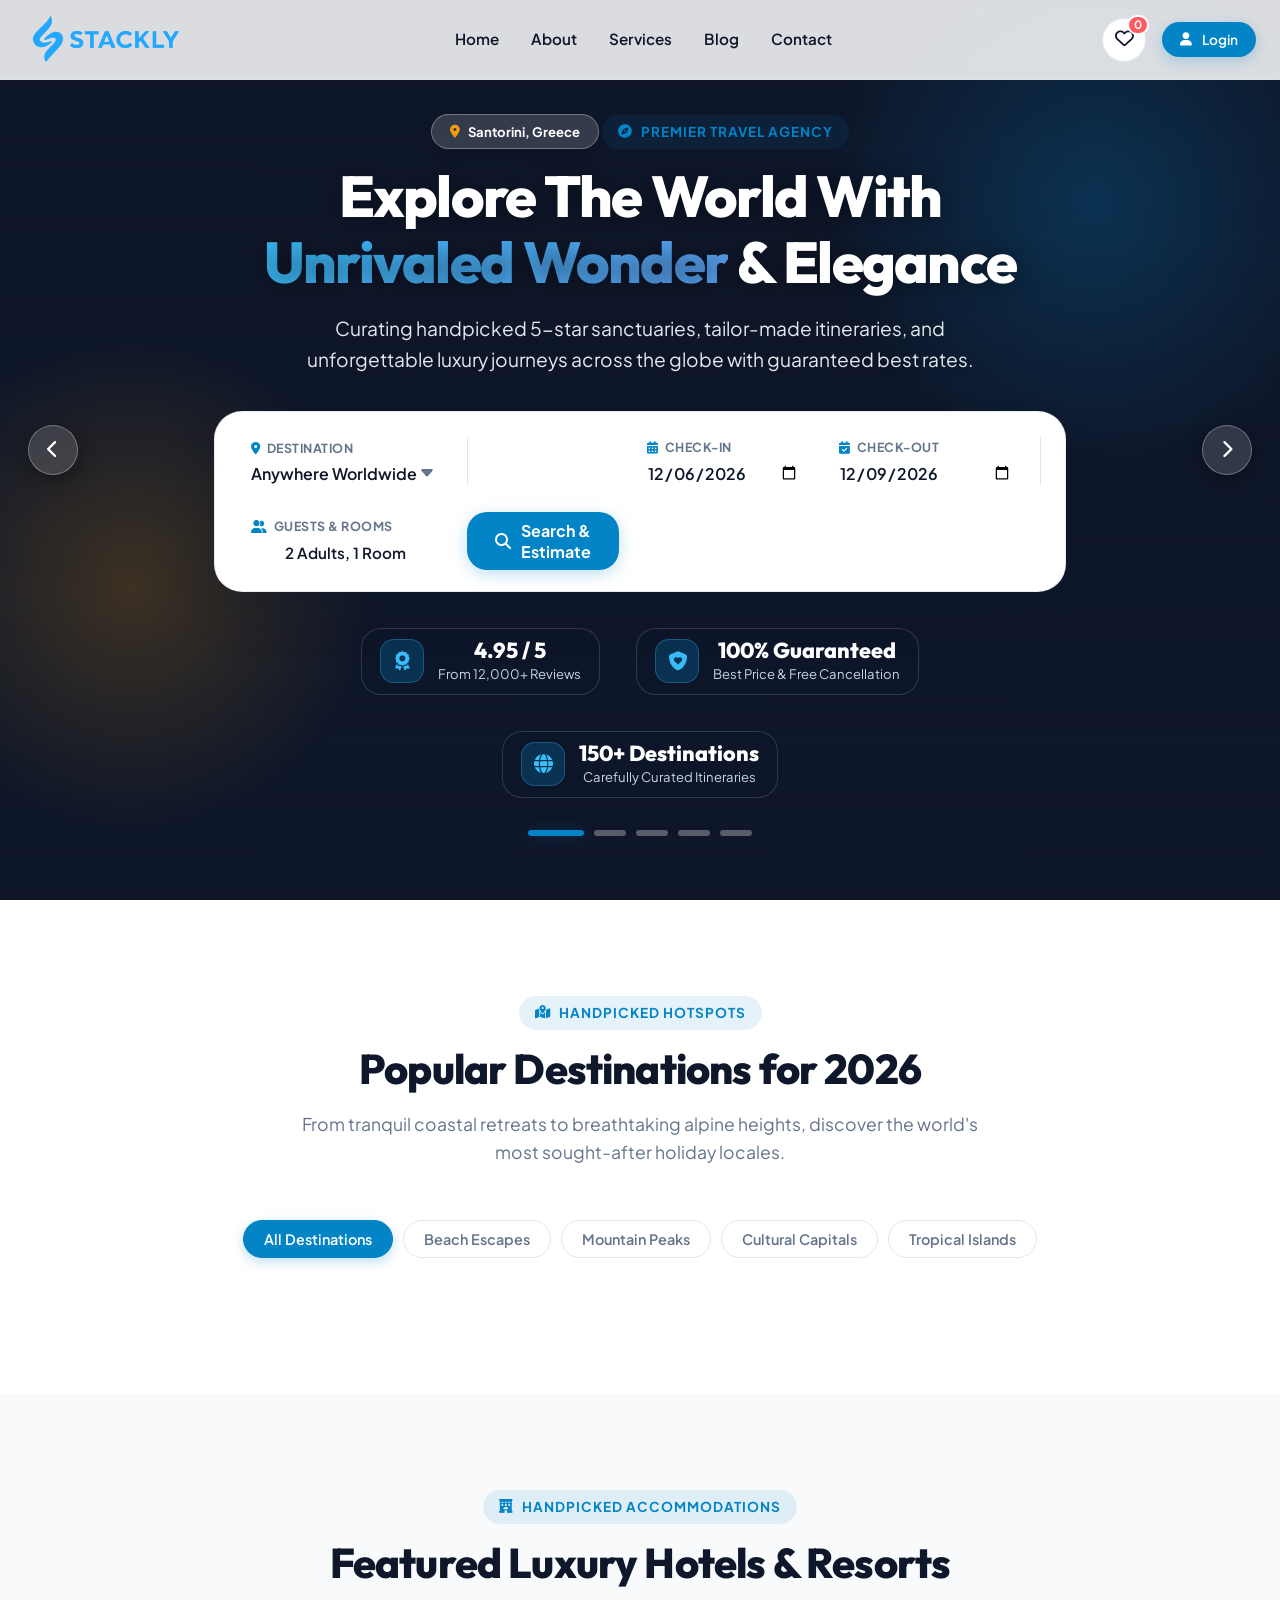
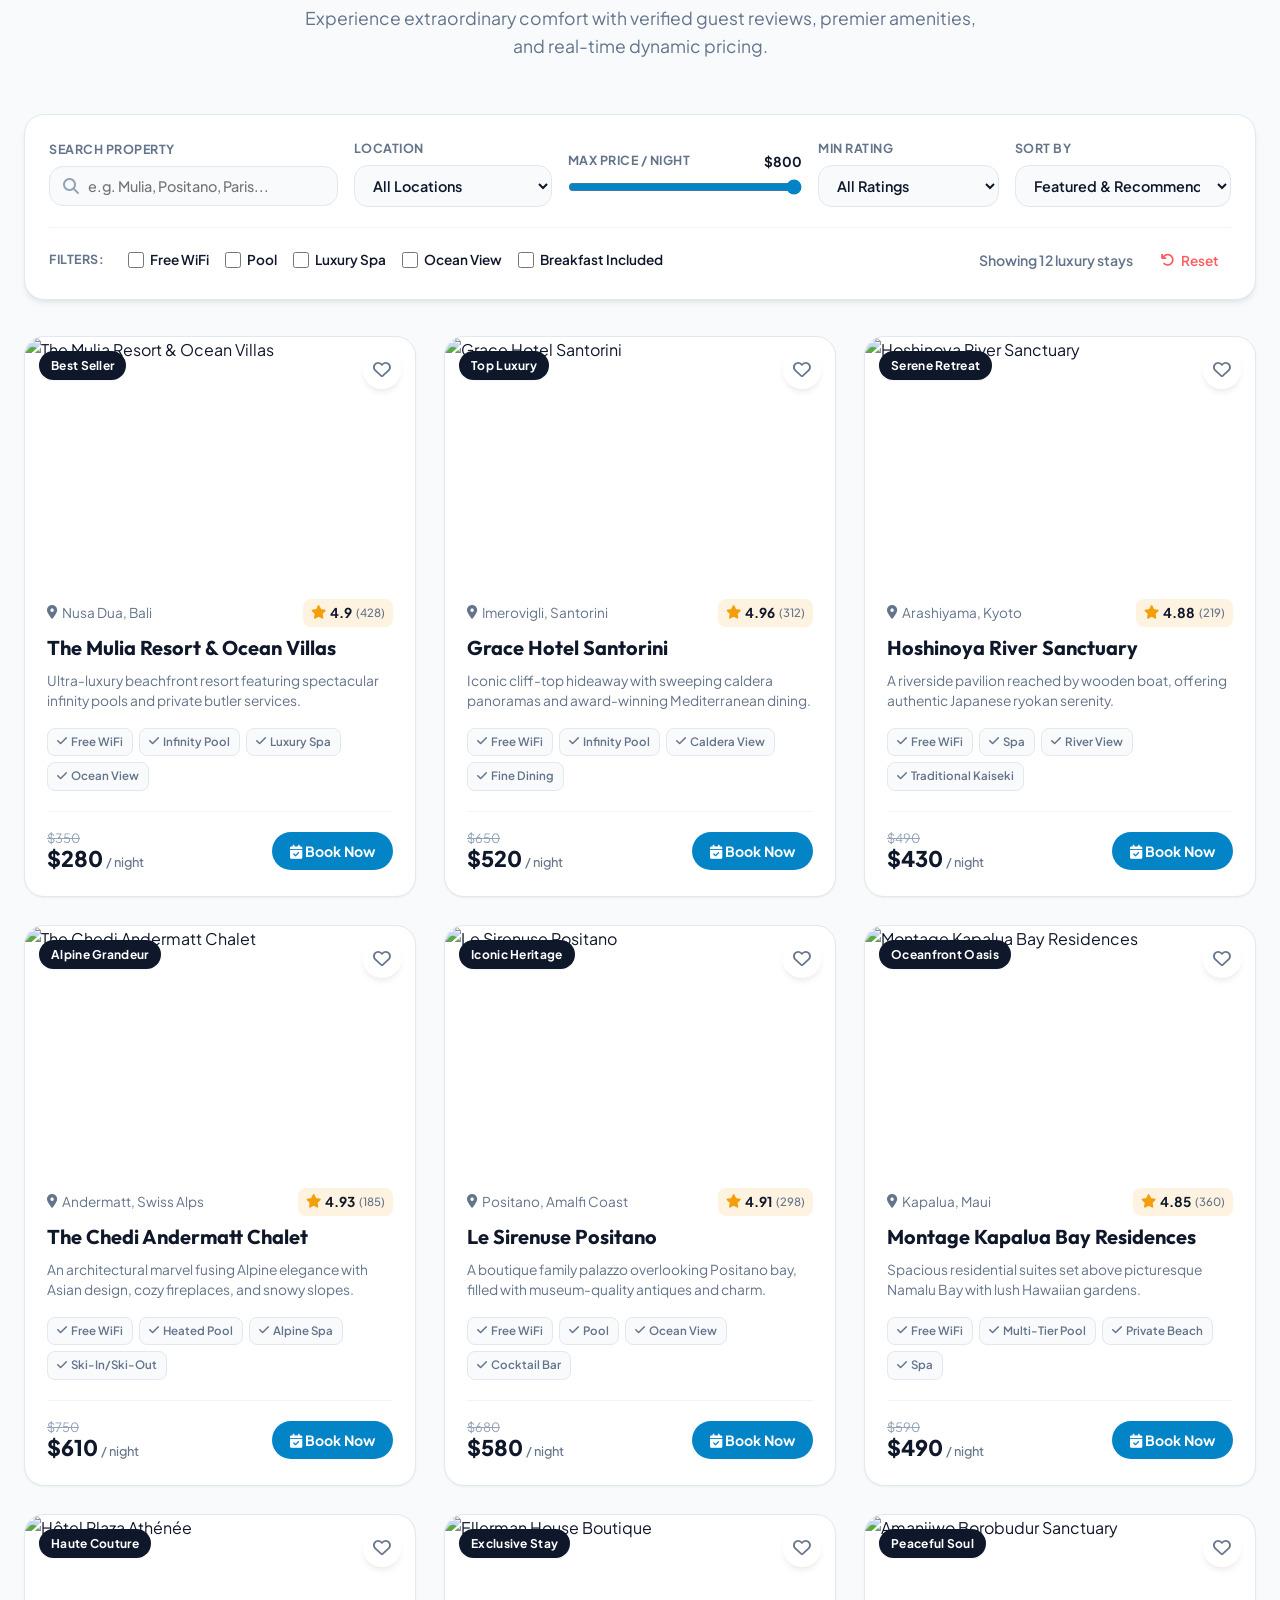
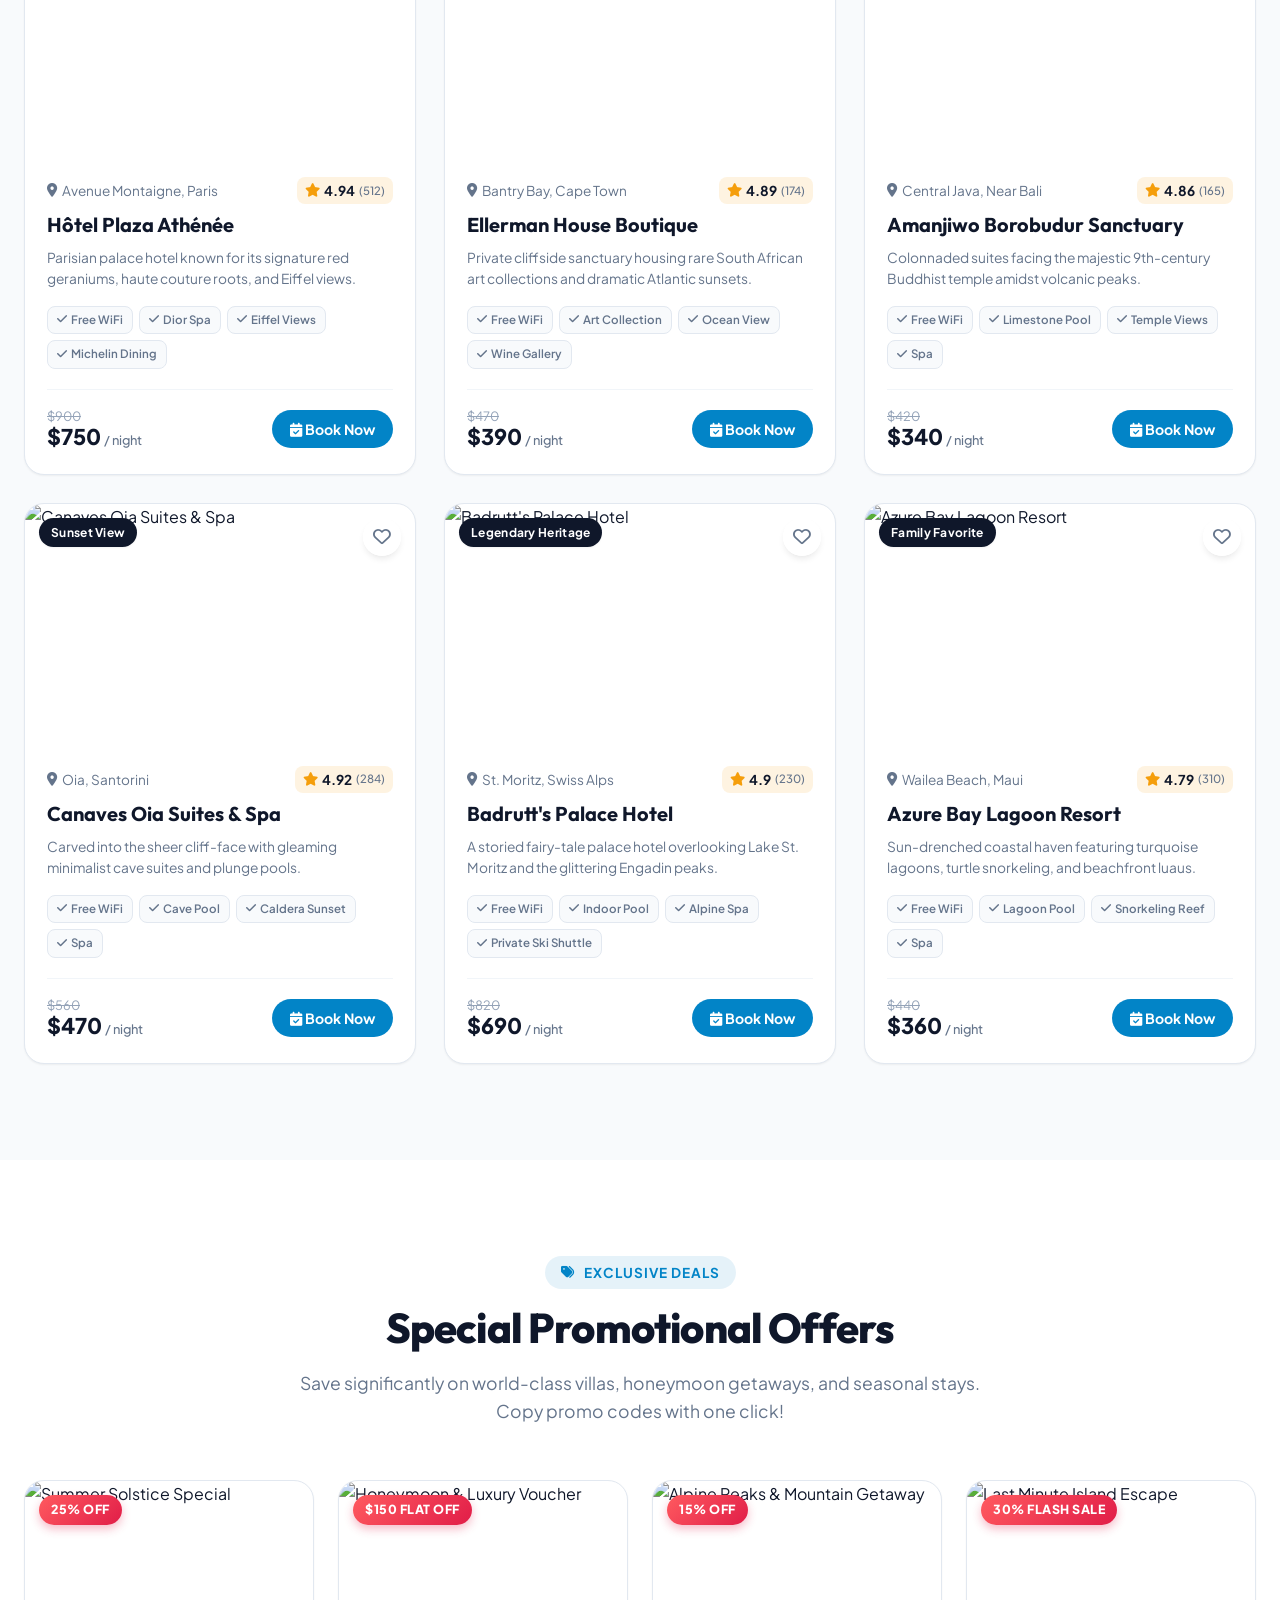
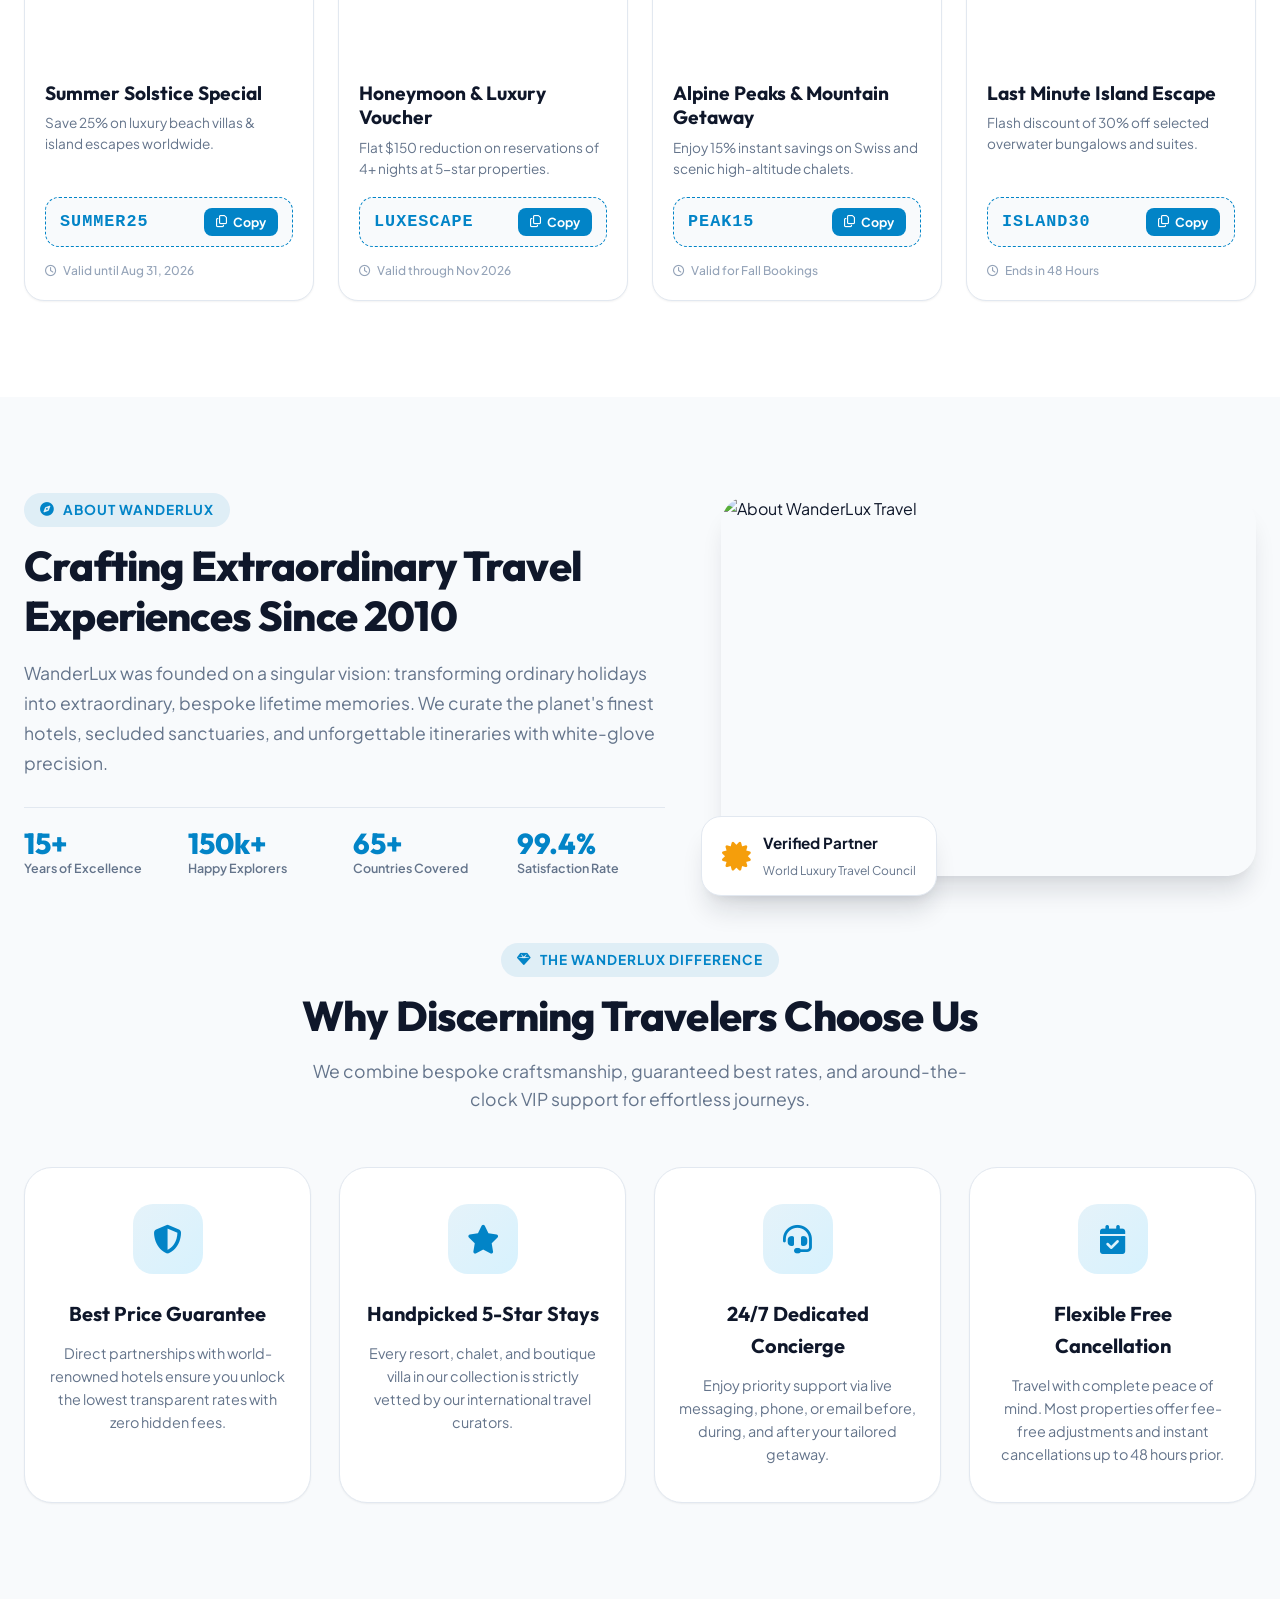
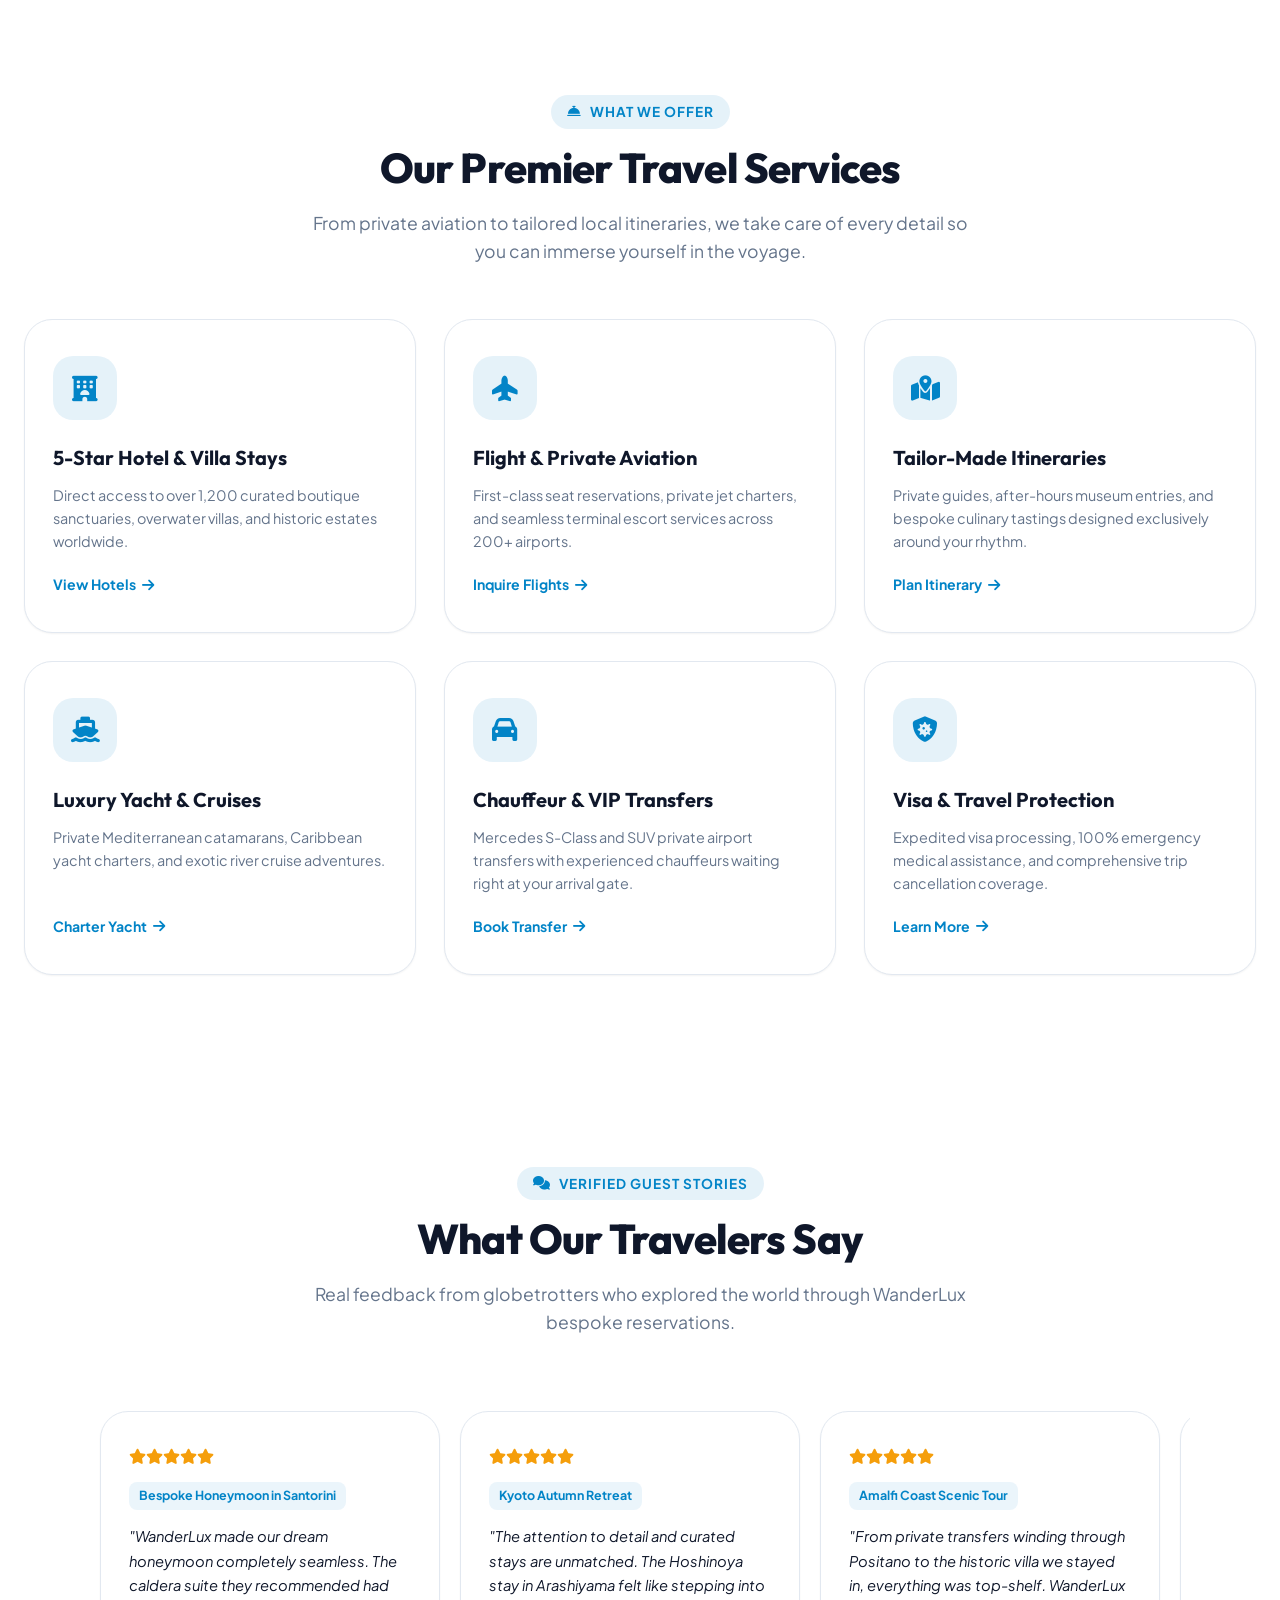
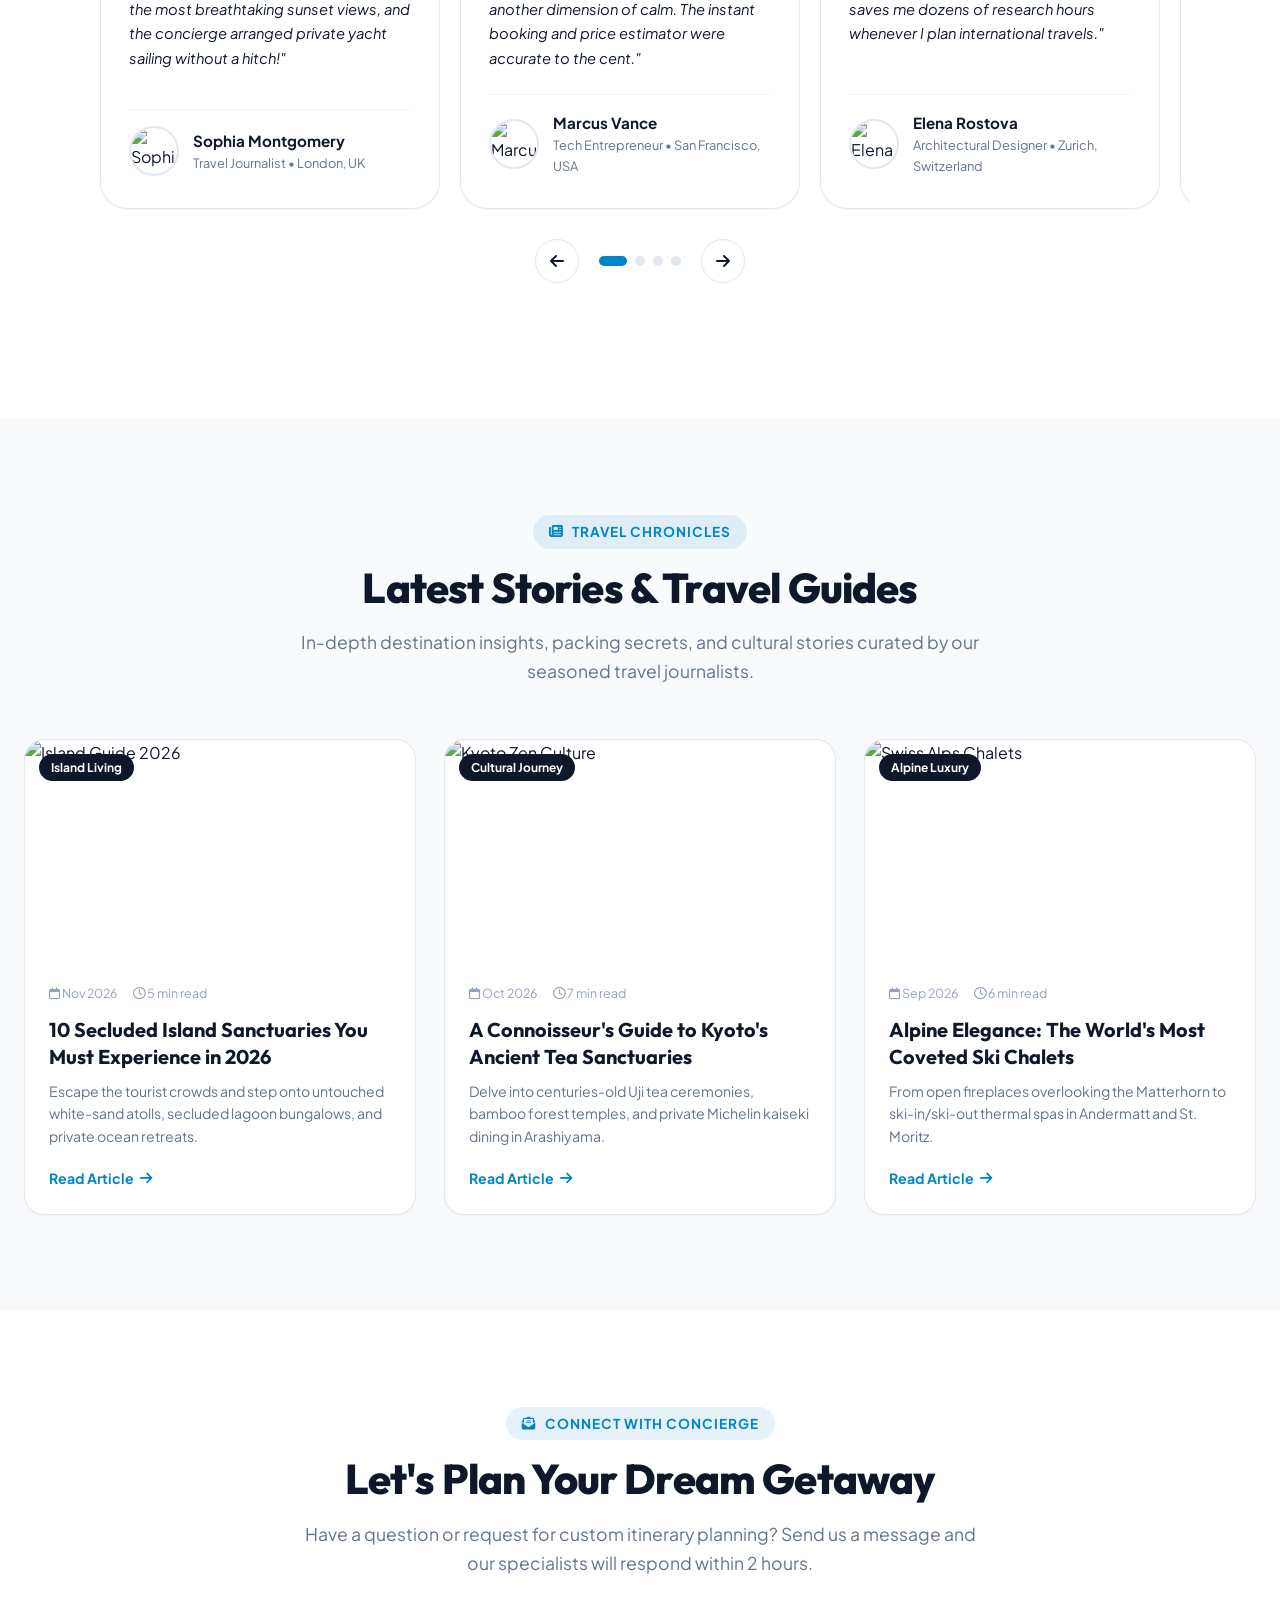
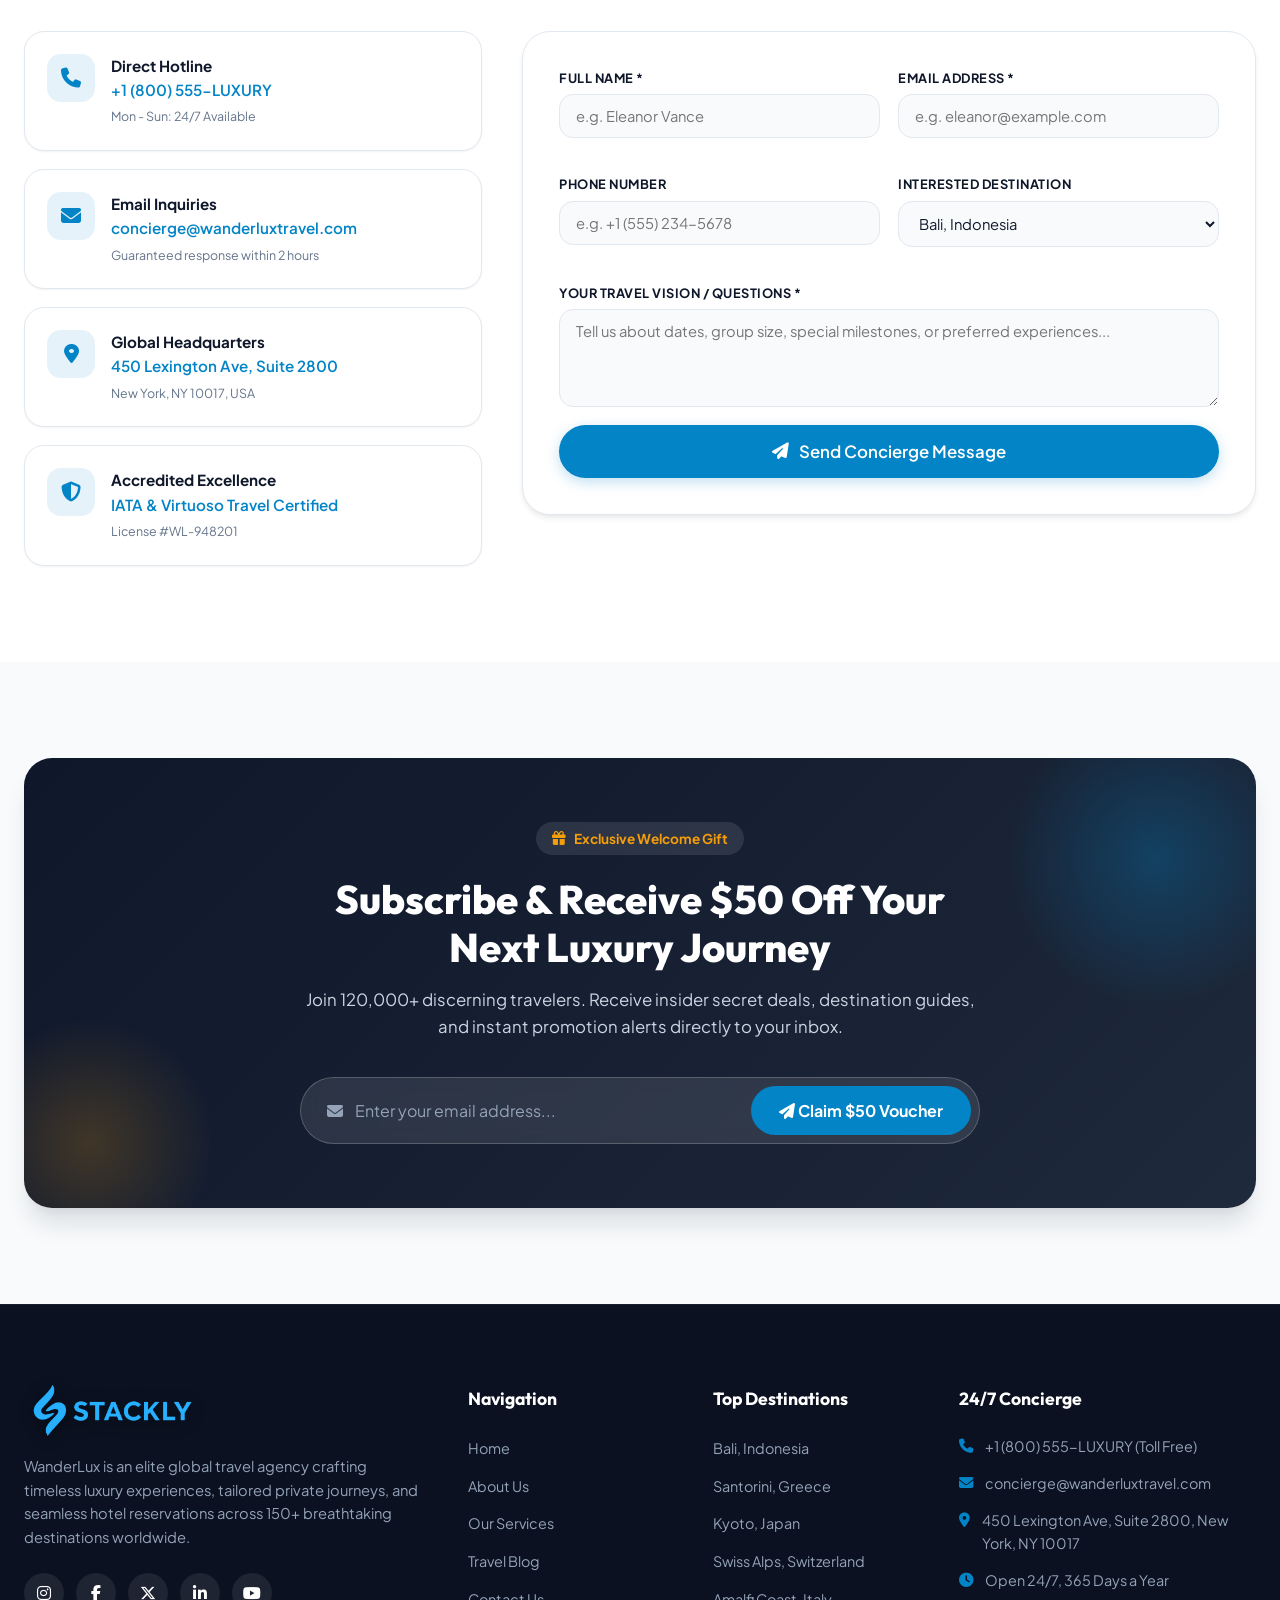
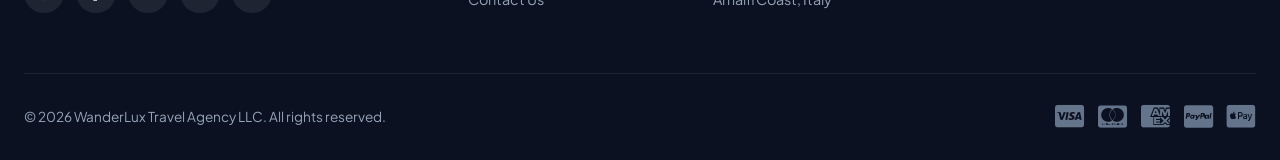
==== index.html @ c42b0e59 "Add files via upload" ====
<!DOCTYPE html>
<html lang="en">
<head>
  <meta charset="UTF-8">
  <meta name="viewport" content="width=device-width, initial-scale=1.0">
  <title>WanderLux | Luxury Travel & Curated Global Getaways</title>
  
  <!-- Favicon / Meta -->
  <meta name="description" content="Discover extraordinary travel experiences, handpicked luxury hotels, bespoke journeys, and exclusive promotional offers with WanderLux.">
  <link rel="icon" type="image/webp" href="assets/logo_0036.webp">
  <link rel="apple-touch-icon" href="assets/logo_0036.webp">

  <!-- Google Fonts: Plus Jakarta Sans & Outfit -->
  <link rel="preconnect" href="https://fonts.googleapis.com">
  <link rel="preconnect" href="https://fonts.gstatic.com" crossorigin>
  <link href="https://fonts.googleapis.com/css2?family=Outfit:wght@400;500;600;700;800&family=Plus+Jakarta+Sans:wght@400;500;600;700;800&display=swap" rel="stylesheet">

  <!-- FontAwesome 6 Icons CDN -->
  <link rel="stylesheet" href="https://cdnjs.cloudflare.com/ajax/libs/font-awesome/6.5.1/css/all.min.css" integrity="sha512-DTOQO9RWCH3ppGqcWaEA1BIZOC6xxalwEsw9c2QQeAIftl+Vegovlnee1c9QX4TctnWMn13TZye+giMm8e2LwA==" crossorigin="anonymous" referrerpolicy="no-referrer" />

  <!-- AOS (Animate On Scroll) CSS -->
  <link rel="stylesheet" href="https://cdnjs.cloudflare.com/ajax/libs/aos/2.3.4/aos.css" integrity="sha512-1cK78a1o+ht2JcaW6g8OXYwqpev9+6GqOkz9kcKe9ybNKeQ+MQv6ffS7o0kP20WD/808Ys44/K35D7N8Cc2OzQ==" crossorigin="anonymous" referrerpolicy="no-referrer" />

  <!-- Custom Stylesheet -->
  <link rel="stylesheet" href="css/style.css">
</head>
<body>

  <!-- ==========================================================================
       Header & Navigation
       ========================================================================== -->
  <header class="navbar" id="navbar">
    <div class="container nav-container">
      <!-- Brand Logo -->
      <a href="#hero" class="brand-logo" aria-label="WanderLux Home">
        <img src="assets/logo_0036.webp" alt="WanderLux" class="brand-logo-img">
      </a>

      <!-- Desktop Nav Menu -->
      <nav class="nav-menu" aria-label="Main Navigation">
        <a href="#hero" class="nav-link">Home</a>
        <a href="#about" class="nav-link">About</a>
        <a href="#services" class="nav-link">Services</a>
        <a href="#blog" class="nav-link">Blog</a>
        <a href="#contact" class="nav-link">Contact</a>
      </nav>

      <!-- Nav Actions -->
      <div class="nav-actions">
        <!-- Wishlist Button with Counter -->
        <button class="wishlist-btn" id="open-wishlist-btn" aria-label="Open Wishlist" title="View Wishlist">
          <i class="fa-regular fa-heart"></i>
          <span class="wishlist-badge" id="nav-wishlist-count">0</span>
        </button>

        <!-- Login Button -->
        <button class="btn btn-primary btn-sm nav-cta-btn" id="nav-login-btn" aria-label="User Login">
          <i class="fa-solid fa-user"></i> <span id="nav-login-text">Login</span>
        </button>

        <!-- Mobile Hamburger Toggle -->
        <button class="mobile-toggle" id="mobile-toggle-btn" aria-label="Toggle Navigation Menu">
          <i class="fa-solid fa-bars"></i>
        </button>
      </div>
    </div>
  </header>

  <!-- Mobile Nav Drawer Overlay -->
  <div class="mobile-nav-overlay" id="mobile-nav-overlay">
    <div class="mobile-nav-drawer">
      <div>
        <div class="mobile-drawer-header">
          <div class="brand-logo">
            <img src="assets/logo_0036.webp" alt="WanderLux" class="brand-logo-img">
          </div>
          <button class="close-mobile-nav" id="close-mobile-nav-btn" aria-label="Close Mobile Menu">
            <i class="fa-solid fa-xmark"></i>
          </button>
        </div>

        <div class="mobile-menu-links">
          <a href="#hero" class="mobile-nav-item"><span>Home</span> <i class="fa-solid fa-angle-right"></i></a>
          <a href="#about" class="mobile-nav-item"><span>About</span> <i class="fa-solid fa-angle-right"></i></a>
          <a href="#services" class="mobile-nav-item"><span>Services</span> <i class="fa-solid fa-angle-right"></i></a>
          <a href="#blog" class="mobile-nav-item"><span>Blog</span> <i class="fa-solid fa-angle-right"></i></a>
          <a href="#contact" class="mobile-nav-item"><span>Contact</span> <i class="fa-solid fa-angle-right"></i></a>
        </div>
      </div>

      <div class="mobile-drawer-footer">
        <button class="btn btn-outline btn-block mb-2" id="mobile-wishlist-btn" style="margin-bottom: 12px;">
          <i class="fa-regular fa-heart"></i> Saved Stays (<span id="mobile-wishlist-count">0</span>)
        </button>
        <button class="btn btn-primary btn-block mobile-nav-item" id="mobile-login-btn">
          <i class="fa-solid fa-user"></i> <span id="mobile-login-text">Login</span>
        </button>
      </div>
    </div>
  </div>

  <!-- ==========================================================================
       Hero Section with Destination Search Widget & Interactive Slider
       ========================================================================== -->
  <section class="hero-section" id="hero">
    <!-- Hero Slider Background Images -->
    <div class="hero-slider-wrapper" id="hero-slider-wrapper">
      <div class="hero-slide active" data-index="0" data-location="Santorini, Greece" data-dest-id="dest-santorini" data-headline="Explore The World With <span class='text-gradient'>Unrivaled Wonder</span> & Elegance" data-subhead="Curating handpicked 5-star sanctuaries, tailor-made itineraries, and unforgettable luxury journeys across the globe with guaranteed best rates.">
        <div class="hero-slide-bg" style="background-image: url('https://images.unsplash.com/photo-1570077188670-e3a8d69ac5ff?auto=format&fit=crop&w=1920&q=80');"></div>
      </div>
      <div class="hero-slide" data-index="1" data-location="Bali, Indonesia" data-dest-id="dest-bali" data-headline="Immerse in Tropical Serenity & <span class='text-gradient'>Sacred Luxury</span> Stays" data-subhead="Discover lush emerald rice terraces, cliffside ocean villas, and tranquil private wellness sanctuaries in the Island of the Gods.">
        <div class="hero-slide-bg" style="background-image: url('https://images.unsplash.com/photo-1537996194471-e657df975ab4?auto=format&fit=crop&w=1920&q=80');"></div>
      </div>
      <div class="hero-slide" data-index="2" data-location="Swiss Alps, Switzerland" data-dest-id="dest-alps" data-headline="Ascend to Majestic Heights & <span class='text-gradient'>Alpine Grandeur</span>" data-subhead="Fairy-tale chalets, thermal mountain spas, and scenic railways carved through the snowcapped heart of Europe.">
        <div class="hero-slide-bg" style="background-image: url('https://images.unsplash.com/photo-1530122037265-a5f1f91d3b99?auto=format&fit=crop&w=1920&q=80');"></div>
      </div>
      <div class="hero-slide" data-index="3" data-location="Kyoto, Japan" data-dest-id="dest-kyoto" data-headline="Ancient Heritage Meets <span class='text-gradient'>Timeless Zen Harmony</span>" data-subhead="Tranquil bamboo sanctuaries, historic wooden ryokans, and authentic private tea ceremonies curated for discerning travelers.">
        <div class="hero-slide-bg" style="background-image: url('https://images.unsplash.com/photo-1493976040374-85c8e12f0c0e?auto=format&fit=crop&w=1920&q=80');"></div>
      </div>
      <div class="hero-slide" data-index="4" data-location="Amalfi Coast, Italy" data-dest-id="dest-amalfi" data-headline="Pastel Cliffside Villages & <span class='text-gradient'>Mediterranean Glamour</span>" data-subhead="Iconic clifftop palazzos overlooking azure coves, fragrant lemon groves, and unforgettable sunset yacht sailing.">
        <div class="hero-slide-bg" style="background-image: url('https://images.unsplash.com/photo-1533105079780-92b9be482077?auto=format&fit=crop&w=1920&q=80');"></div>
      </div>
    </div>

    <!-- Gradient Overlay & Ambient Light Shapes -->
    <div class="hero-overlay"></div>
    <div class="hero-background-shapes">
      <div class="hero-blob-1"></div>
      <div class="hero-blob-2"></div>
    </div>

    <!-- Hero Slider Arrows -->
    <button class="hero-slider-arrow hero-slider-prev" id="hero-slider-prev" aria-label="Previous Hero Slide">
      <i class="fa-solid fa-chevron-left"></i>
    </button>
    <button class="hero-slider-arrow hero-slider-next" id="hero-slider-next" aria-label="Next Hero Slide">
      <i class="fa-solid fa-chevron-right"></i>
    </button>

    <div class="container hero-content">
      <!-- Dynamic Featured Location Pill -->
      <div class="hero-location-pill" id="hero-location-badge">
        <i class="fa-solid fa-location-dot"></i> <span id="hero-location-text">Santorini, Greece</span>
      </div>

      <div class="section-badge" data-aos="fade-down" data-aos-duration="600">
        <i class="fa-solid fa-compass"></i> Premier Travel Agency
      </div>

      <h1 class="hero-headline" id="hero-headline-text" data-aos="fade-up" data-aos-duration="800">
        Explore The World With <span class="text-gradient">Unrivaled Wonder</span> & Elegance
      </h1>

      <p class="hero-subhead" id="hero-subhead-text" data-aos="fade-up" data-aos-duration="800" data-aos-delay="100">
        Curating handpicked 5-star sanctuaries, tailor-made itineraries, and unforgettable luxury journeys across the globe with guaranteed best rates.
      </p>

      <!-- Booking Search Widget -->
      <div class="search-widget-container" data-aos="zoom-in" data-aos-duration="900" data-aos-delay="200">
        <form class="search-form-grid" id="hero-search-form" onsubmit="event.preventDefault();">
          <!-- Destination Field -->
          <div class="search-field-item">
            <label class="search-field-label" for="hero-destination-select">
              <i class="fa-solid fa-location-dot"></i> Destination
            </label>
            <select class="search-field-input" id="hero-destination-select">
              <option value="all">Anywhere Worldwide</option>
              <option value="dest-bali">Bali, Indonesia</option>
              <option value="dest-santorini">Santorini, Greece</option>
              <option value="dest-kyoto">Kyoto, Japan</option>
              <option value="dest-alps">Swiss Alps, Switzerland</option>
              <option value="dest-amalfi">Amalfi Coast, Italy</option>
              <option value="dest-maui">Maui, Hawaii, USA</option>
              <option value="dest-paris">Paris, France</option>
              <option value="dest-capetown">Cape Town, South Africa</option>
            </select>
          </div>

          <div class="search-divider"></div>

          <!-- Check-in Date -->
          <div class="search-field-item">
            <label class="search-field-label" for="hero-checkin">
              <i class="fa-solid fa-calendar-days"></i> Check-in
            </label>
            <input type="date" class="search-field-input" id="hero-checkin" required>
            <span class="date-validation-feedback" id="checkin-feedback"></span>
          </div>

          <!-- Check-out Date -->
          <div class="search-field-item">
            <label class="search-field-label" for="hero-checkout">
              <i class="fa-solid fa-calendar-check"></i> Check-out
            </label>
            <input type="date" class="search-field-input" id="hero-checkout" required>
            <span class="date-validation-feedback" id="checkout-feedback">Must be after check-in</span>
          </div>

          <div class="search-divider"></div>

          <!-- Guests & Rooms Picker with Dropdown Popover -->
          <div class="search-field-item guest-picker-trigger" id="guest-picker-trigger">
            <label class="search-field-label">
              <i class="fa-solid fa-user-group"></i> Guests & Rooms
            </label>
            <div class="guest-picker-display" id="guest-picker-display">2 Adults, 1 Room</div>

            <!-- Popover Stepper -->
            <div class="guest-popover" id="guest-popover">
              <!-- Adults -->
              <div class="guest-row">
                <div class="guest-info">
                  <h4>Adults</h4>
                  <span>Ages 13+</span>
                </div>
                <div class="stepper-controls">
                  <button type="button" class="step-btn" id="adults-minus" aria-label="Decrease Adults"><i class="fa-solid fa-minus"></i></button>
                  <span class="step-value" id="adults-count">2</span>
                  <button type="button" class="step-btn" id="adults-plus" aria-label="Increase Adults"><i class="fa-solid fa-plus"></i></button>
                </div>
              </div>

              <!-- Children -->
              <div class="guest-row">
                <div class="guest-info">
                  <h4>Children</h4>
                  <span>Ages 0 - 12</span>
                </div>
                <div class="stepper-controls">
                  <button type="button" class="step-btn" id="children-minus" aria-label="Decrease Children"><i class="fa-solid fa-minus"></i></button>
                  <span class="step-value" id="children-count">0</span>
                  <button type="button" class="step-btn" id="children-plus" aria-label="Increase Children"><i class="fa-solid fa-plus"></i></button>
                </div>
              </div>

              <!-- Rooms -->
              <div class="guest-row">
                <div class="guest-info">
                  <h4>Rooms</h4>
                  <span>Suites / Units</span>
                </div>
                <div class="stepper-controls">
                  <button type="button" class="step-btn" id="rooms-minus" aria-label="Decrease Rooms"><i class="fa-solid fa-minus"></i></button>
                  <span class="step-value" id="rooms-count">1</span>
                  <button type="button" class="step-btn" id="rooms-plus" aria-label="Increase Rooms"><i class="fa-solid fa-plus"></i></button>
                </div>
              </div>
            </div>
          </div>

          <!-- Submit Button -->
          <button type="button" class="search-submit-btn" id="hero-search-btn">
            <i class="fa-solid fa-magnifying-glass"></i>
            <span>Search & Estimate</span>
          </button>
        </form>
      </div>

      <!-- Quick Stats Row -->
      <div class="hero-stats-row" data-aos="fade-up" data-aos-duration="900" data-aos-delay="300">
        <div class="hero-stat-item">
          <div class="hero-stat-icon"><i class="fa-solid fa-award"></i></div>
          <div class="hero-stat-info">
            <h3 class="hero-counter-num" data-target="4.95" data-suffix=" / 5" data-decimal="true">4.95 / 5</h3>
            <p>From 12,000+ Reviews</p>
          </div>
        </div>
        <div class="hero-stat-item">
          <div class="hero-stat-icon"><i class="fa-solid fa-shield-heart"></i></div>
          <div class="hero-stat-info">
            <h3 class="hero-counter-num" data-target="100" data-suffix="% Guaranteed">100% Guaranteed</h3>
            <p>Best Price & Free Cancellation</p>
          </div>
        </div>
        <div class="hero-stat-item">
          <div class="hero-stat-icon"><i class="fa-solid fa-globe"></i></div>
          <div class="hero-stat-info">
            <h3 class="hero-counter-num" data-target="150" data-suffix="+ Destinations">150+ Destinations</h3>
            <p>Carefully Curated Itineraries</p>
          </div>
        </div>
      </div>

      <!-- Hero Slider Navigation Indicators -->
      <div class="hero-slider-pagination" id="hero-slider-indicators"></div>
    </div>
  </section>

  <!-- ==========================================================================
       Popular Destinations Section
       ========================================================================== -->
  <section class="section section-bg-alt" id="destinations">
    <div class="container">
      <div class="section-header" data-aos="fade-up">
        <div class="section-badge">
          <i class="fa-solid fa-map-location-dot"></i> Handpicked Hotspots
        </div>
        <h2 class="section-title">Popular Destinations for 2026</h2>
        <p class="section-subtitle">
          From tranquil coastal retreats to breathtaking alpine heights, discover the world's most sought-after holiday locales.
        </p>
      </div>

      <!-- Category Filter Tabs -->
      <div class="destinations-filter-tabs" data-aos="fade-up" data-aos-delay="100">
        <button class="filter-tab-btn active" data-category="all">All Destinations</button>
        <button class="filter-tab-btn" data-category="beach">Beach Escapes</button>
        <button class="filter-tab-btn" data-category="mountain">Mountain Peaks</button>
        <button class="filter-tab-btn" data-category="cultural">Cultural Capitals</button>
        <button class="filter-tab-btn" data-category="island">Tropical Islands</button>
      </div>

      <!-- Dynamic Destinations Grid -->
      <div class="destinations-grid" id="destinations-grid">
        <!-- Rendered dynamically by JavaScript -->
      </div>
    </div>
  </section>

  <!-- ==========================================================================
       Featured Hotels Section
       ========================================================================== -->
  <section class="section" id="hotels">
    <div class="container">
      <div class="section-header" data-aos="fade-up">
        <div class="section-badge">
          <i class="fa-solid fa-hotel"></i> Handpicked Accommodations
        </div>
        <h2 class="section-title">Featured Luxury Hotels & Resorts</h2>
        <p class="section-subtitle">
          Experience extraordinary comfort with verified guest reviews, premier amenities, and real-time dynamic pricing.
        </p>
      </div>

      <!-- Hotels Filter & Sorting Toolbar -->
      <div class="hotels-filter-bar" data-aos="fade-up" data-aos-delay="100">
        <!-- Top Toolbar Row -->
        <div class="hotels-filter-top">
          <!-- Search by Name/Location -->
          <div class="filter-group">
            <label class="filter-group-label" for="hotel-search-input">Search Property</label>
            <div class="search-input-wrap">
              <i class="fa-solid fa-magnifying-glass"></i>
              <input type="text" id="hotel-search-input" placeholder="e.g. Mulia, Positano, Paris...">
            </div>
          </div>

          <!-- Destination Filter -->
          <div class="filter-group">
            <label class="filter-group-label" for="hotel-dest-select">Location</label>
            <select class="filter-select" id="hotel-dest-select">
              <option value="all">All Locations</option>
              <option value="dest-bali">Bali, Indonesia</option>
              <option value="dest-santorini">Santorini, Greece</option>
              <option value="dest-kyoto">Kyoto, Japan</option>
              <option value="dest-alps">Swiss Alps, Switzerland</option>
              <option value="dest-amalfi">Amalfi Coast, Italy</option>
              <option value="dest-maui">Maui, Hawaii</option>
              <option value="dest-paris">Paris, France</option>
              <option value="dest-capetown">Cape Town, South Africa</option>
            </select>
          </div>

          <!-- Price Range Slider -->
          <div class="filter-group">
            <div class="price-slider-header">
              <span class="filter-group-label">Max Price / Night</span>
              <span id="price-slider-display">$800</span>
            </div>
            <div class="price-slider-wrap">
              <input type="range" class="price-range-input" id="hotel-price-slider" min="200" max="800" step="25" value="800">
            </div>
          </div>

          <!-- Star Rating Filter -->
          <div class="filter-group">
            <label class="filter-group-label" for="hotel-rating-select">Min Rating</label>
            <select class="filter-select" id="hotel-rating-select">
              <option value="0">All Ratings</option>
              <option value="4.9">★ 4.9+ (Elite)</option>
              <option value="4.85">★ 4.85+ (Superb)</option>
              <option value="4.8">★ 4.8+ (Exceptional)</option>
            </select>
          </div>

          <!-- Sorting Dropdown -->
          <div class="filter-group">
            <label class="filter-group-label" for="hotel-sort-select">Sort By</label>
            <select class="filter-select" id="hotel-sort-select">
              <option value="featured">Featured & Recommended</option>
              <option value="price-low">Price: Low to High</option>
              <option value="price-high">Price: High to Low</option>
              <option value="rating-high">Highest Rated (★ 4.9+)</option>
              <option value="reviews-count">Most Reviewed</option>
            </select>
          </div>
        </div>

        <!-- Bottom Toolbar Row (Amenities & Status) -->
        <div class="hotels-filter-bottom">
          <div class="amenity-checkboxes">
            <span class="filter-group-label" style="margin-right: 8px;">Filters:</span>
            <label class="amenity-check-label">
              <input type="checkbox" class="amenity-checkbox" value="Free WiFi"> Free WiFi
            </label>
            <label class="amenity-check-label">
              <input type="checkbox" class="amenity-checkbox" value="Pool"> Pool
            </label>
            <label class="amenity-check-label">
              <input type="checkbox" class="amenity-checkbox" value="Spa"> Luxury Spa
            </label>
            <label class="amenity-check-label">
              <input type="checkbox" class="amenity-checkbox" value="Ocean View"> Ocean View
            </label>
            <label class="amenity-check-label">
              <input type="checkbox" class="amenity-checkbox" value="Breakfast Included"> Breakfast Included
            </label>
          </div>

          <div class="filter-status-and-reset">
            <span class="results-count-text" id="hotels-count-display">Showing 12 luxury stays</span>
            <button class="reset-filters-btn" id="reset-filters-btn">
              <i class="fa-solid fa-arrow-rotate-left"></i> Reset
            </button>
          </div>
        </div>
      </div>

      <!-- Dynamic Hotels Grid -->
      <div class="hotels-grid" id="hotels-grid">
        <!-- Rendered dynamically by JavaScript -->
      </div>
    </div>
  </section>

  <!-- ==========================================================================
       Special Offers Section
       ========================================================================== -->
  <section class="section section-bg-alt" id="offers">
    <div class="container">
      <div class="section-header" data-aos="fade-up">
        <div class="section-badge">
          <i class="fa-solid fa-tags"></i> Exclusive Deals
        </div>
        <h2 class="section-title">Special Promotional Offers</h2>
        <p class="section-subtitle">
          Save significantly on world-class villas, honeymoon getaways, and seasonal stays. Copy promo codes with one click!
        </p>
      </div>

      <!-- Dynamic Offers Grid -->
      <div class="offers-grid" id="offers-grid">
        <!-- Rendered dynamically by JavaScript -->
      </div>
    </div>
  </section>

  <!-- ==========================================================================
       About Us Section
       ========================================================================== -->
  <section class="section" id="about">
    <div class="container">
      <div class="about-hero-grid" data-aos="fade-up">
        <div class="about-text-content">
          <div class="section-badge">
            <i class="fa-solid fa-compass"></i> About WanderLux
          </div>
          <h2 class="section-title" style="text-align: left; margin-bottom: 18px;">Crafting Extraordinary Travel Experiences Since 2010</h2>
          <p class="about-lead">
            WanderLux was founded on a singular vision: transforming ordinary holidays into extraordinary, bespoke lifetime memories. We curate the planet's finest hotels, secluded sanctuaries, and unforgettable itineraries with white-glove precision.
          </p>
          <div class="about-stats-row">
            <div class="about-stat">
              <span class="about-stat-num" data-target="15" data-suffix="+">15+</span>
              <span class="about-stat-label">Years of Excellence</span>
            </div>
            <div class="about-stat">
              <span class="about-stat-num" data-target="150" data-suffix="k+">150k+</span>
              <span class="about-stat-label">Happy Explorers</span>
            </div>
            <div class="about-stat">
              <span class="about-stat-num" data-target="65" data-suffix="+">65+</span>
              <span class="about-stat-label">Countries Covered</span>
            </div>
            <div class="about-stat">
              <span class="about-stat-num" data-target="99.4" data-suffix="%" data-decimal="true">99.4%</span>
              <span class="about-stat-label">Satisfaction Rate</span>
            </div>
          </div>
        </div>
        <div class="about-image-wrapper">
          <img src="https://images.unsplash.com/photo-1469854523086-cc02fe5d8800?auto=format&fit=crop&w=900&q=80" alt="About WanderLux Travel" class="about-main-img">
          <div class="about-floating-badge">
            <i class="fa-solid fa-certificate"></i>
            <div>
              <strong>Verified Partner</strong>
              <span>World Luxury Travel Council</span>
            </div>
          </div>
        </div>
      </div>

      <div class="section-header" style="margin-top: 64px;" data-aos="fade-up">
        <div class="section-badge">
          <i class="fa-solid fa-gem"></i> The WanderLux Difference
        </div>
        <h2 class="section-title">Why Discerning Travelers Choose Us</h2>
        <p class="section-subtitle">
          We combine bespoke craftsmanship, guaranteed best rates, and around-the-clock VIP support for effortless journeys.
        </p>
      </div>

      <div class="features-grid">
        <div class="feature-box" data-aos="fade-up" data-aos-delay="100">
          <div class="feature-icon-wrap">
            <i class="fa-solid fa-shield-halved"></i>
          </div>
          <h3 class="feature-title">Best Price Guarantee</h3>
          <p class="feature-desc">
            Direct partnerships with world-renowned hotels ensure you unlock the lowest transparent rates with zero hidden fees.
          </p>
        </div>

        <div class="feature-box" data-aos="fade-up" data-aos-delay="200">
          <div class="feature-icon-wrap">
            <i class="fa-solid fa-star"></i>
          </div>
          <h3 class="feature-title">Handpicked 5-Star Stays</h3>
          <p class="feature-desc">
            Every resort, chalet, and boutique villa in our collection is strictly vetted by our international travel curators.
          </p>
        </div>

        <div class="feature-box" data-aos="fade-up" data-aos-delay="300">
          <div class="feature-icon-wrap">
            <i class="fa-solid fa-headset"></i>
          </div>
          <h3 class="feature-title">24/7 Dedicated Concierge</h3>
          <p class="feature-desc">
            Enjoy priority support via live messaging, phone, or email before, during, and after your tailored getaway.
          </p>
        </div>

        <div class="feature-box" data-aos="fade-up" data-aos-delay="400">
          <div class="feature-icon-wrap">
            <i class="fa-solid fa-calendar-check"></i>
          </div>
          <h3 class="feature-title">Flexible Free Cancellation</h3>
          <p class="feature-desc">
            Travel with complete peace of mind. Most properties offer fee-free adjustments and instant cancellations up to 48 hours prior.
          </p>
        </div>
      </div>
    </div>
  </section>

  <!-- ==========================================================================
       Services Section
       ========================================================================== -->
  <section class="section section-bg-alt" id="services">
    <div class="container">
      <div class="section-header" data-aos="fade-up">
        <div class="section-badge">
          <i class="fa-solid fa-bell-concierge"></i> What We Offer
        </div>
        <h2 class="section-title">Our Premier Travel Services</h2>
        <p class="section-subtitle">
          From private aviation to tailored local itineraries, we take care of every detail so you can immerse yourself in the voyage.
        </p>
      </div>

      <div class="services-grid">
        <div class="service-card" data-aos="fade-up" data-aos-delay="100">
          <div class="service-icon-box">
            <i class="fa-solid fa-hotel"></i>
          </div>
          <h3 class="service-title">5-Star Hotel & Villa Stays</h3>
          <p class="service-desc">
            Direct access to over 1,200 curated boutique sanctuaries, overwater villas, and historic estates worldwide.
          </p>
          <a href="#hotels" class="service-link">View Hotels <i class="fa-solid fa-arrow-right"></i></a>
        </div>

        <div class="service-card" data-aos="fade-up" data-aos-delay="200">
          <div class="service-icon-box">
            <i class="fa-solid fa-plane-up"></i>
          </div>
          <h3 class="service-title">Flight & Private Aviation</h3>
          <p class="service-desc">
            First-class seat reservations, private jet charters, and seamless terminal escort services across 200+ airports.
          </p>
          <a href="#contact" class="service-link">Inquire Flights <i class="fa-solid fa-arrow-right"></i></a>
        </div>

        <div class="service-card" data-aos="fade-up" data-aos-delay="300">
          <div class="service-icon-box">
            <i class="fa-solid fa-map-location-dot"></i>
          </div>
          <h3 class="service-title">Tailor-Made Itineraries</h3>
          <p class="service-desc">
            Private guides, after-hours museum entries, and bespoke culinary tastings designed exclusively around your rhythm.
          </p>
          <a href="#contact" class="service-link">Plan Itinerary <i class="fa-solid fa-arrow-right"></i></a>
        </div>

        <div class="service-card" data-aos="fade-up" data-aos-delay="400">
          <div class="service-icon-box">
            <i class="fa-solid fa-ship"></i>
          </div>
          <h3 class="service-title">Luxury Yacht & Cruises</h3>
          <p class="service-desc">
            Private Mediterranean catamarans, Caribbean yacht charters, and exotic river cruise adventures.
          </p>
          <a href="#contact" class="service-link">Charter Yacht <i class="fa-solid fa-arrow-right"></i></a>
        </div>

        <div class="service-card" data-aos="fade-up" data-aos-delay="500">
          <div class="service-icon-box">
            <i class="fa-solid fa-car"></i>
          </div>
          <h3 class="service-title">Chauffeur & VIP Transfers</h3>
          <p class="service-desc">
            Mercedes S-Class and SUV private airport transfers with experienced chauffeurs waiting right at your arrival gate.
          </p>
          <a href="#contact" class="service-link">Book Transfer <i class="fa-solid fa-arrow-right"></i></a>
        </div>

        <div class="service-card" data-aos="fade-up" data-aos-delay="600">
          <div class="service-icon-box">
            <i class="fa-solid fa-shield-virus"></i>
          </div>
          <h3 class="service-title">Visa & Travel Protection</h3>
          <p class="service-desc">
            Expedited visa processing, 100% emergency medical assistance, and comprehensive trip cancellation coverage.
          </p>
          <a href="#contact" class="service-link">Learn More <i class="fa-solid fa-arrow-right"></i></a>
        </div>
      </div>
    </div>
  </section>

  <!-- ==========================================================================
       Customer Testimonials Section (Slider)
       ========================================================================== -->
  <section class="section section-bg-alt" id="testimonials">
    <div class="container">
      <div class="section-header" data-aos="fade-up">
        <div class="section-badge">
          <i class="fa-solid fa-comments"></i> Verified Guest Stories
        </div>
        <h2 class="section-title">What Our Travelers Say</h2>
        <p class="section-subtitle">
          Real feedback from globetrotters who explored the world through WanderLux bespoke reservations.
        </p>
      </div>

      <!-- Testimonials Slider Wrapper -->
      <div class="testimonials-slider-wrapper" data-aos="fade-up" data-aos-delay="100">
        <div class="testimonials-track" id="testimonials-track">
          <!-- Rendered dynamically by JavaScript -->
        </div>

        <!-- Slider Controls -->
        <div class="slider-controls">
          <button class="slider-arrow-btn" id="testi-prev-btn" aria-label="Previous Testimonial">
            <i class="fa-solid fa-arrow-left"></i>
          </button>
          
          <div class="slider-dots" id="testi-dots-container">
            <!-- Dynamic dots rendered by JS -->
          </div>

          <button class="slider-arrow-btn" id="testi-next-btn" aria-label="Next Testimonial">
            <i class="fa-solid fa-arrow-right"></i>
          </button>
        </div>
      </div>
    </div>
  </section>

  <!-- ==========================================================================
       Blog Section
       ========================================================================== -->
  <section class="section" id="blog">
    <div class="container">
      <div class="section-header" data-aos="fade-up">
        <div class="section-badge">
          <i class="fa-solid fa-newspaper"></i> Travel Chronicles
        </div>
        <h2 class="section-title">Latest Stories & Travel Guides</h2>
        <p class="section-subtitle">
          In-depth destination insights, packing secrets, and cultural stories curated by our seasoned travel journalists.
        </p>
      </div>

      <div class="blog-grid">
        <article class="blog-card" data-aos="fade-up" data-aos-delay="100">
          <div class="blog-img-wrap">
            <img src="https://images.unsplash.com/photo-1507525428034-b723cf961d3e?auto=format&fit=crop&w=800&q=80" alt="Island Guide 2026">
            <span class="blog-tag">Island Living</span>
          </div>
          <div class="blog-body">
            <div class="blog-meta">
              <span><i class="fa-regular fa-calendar"></i> Nov 2026</span>
              <span><i class="fa-regular fa-clock"></i> 5 min read</span>
            </div>
            <h3 class="blog-title">10 Secluded Island Sanctuaries You Must Experience in 2026</h3>
            <p class="blog-snippet">
              Escape the tourist crowds and step onto untouched white-sand atolls, secluded lagoon bungalows, and private ocean retreats.
            </p>
            <a href="#newsletter" class="blog-read-btn">Read Article <i class="fa-solid fa-arrow-right"></i></a>
          </div>
        </article>

        <article class="blog-card" data-aos="fade-up" data-aos-delay="200">
          <div class="blog-img-wrap">
            <img src="https://images.unsplash.com/photo-1493976040374-85c8e12f0c0e?auto=format&fit=crop&w=800&q=80" alt="Kyoto Zen Culture">
            <span class="blog-tag">Cultural Journey</span>
          </div>
          <div class="blog-body">
            <div class="blog-meta">
              <span><i class="fa-regular fa-calendar"></i> Oct 2026</span>
              <span><i class="fa-regular fa-clock"></i> 7 min read</span>
            </div>
            <h3 class="blog-title">A Connoisseur's Guide to Kyoto's Ancient Tea Sanctuaries</h3>
            <p class="blog-snippet">
              Delve into centuries-old Uji tea ceremonies, bamboo forest temples, and private Michelin kaiseki dining in Arashiyama.
            </p>
            <a href="#newsletter" class="blog-read-btn">Read Article <i class="fa-solid fa-arrow-right"></i></a>
          </div>
        </article>

        <article class="blog-card" data-aos="fade-up" data-aos-delay="300">
          <div class="blog-img-wrap">
            <img src="https://images.unsplash.com/photo-1530122037265-a5f1f91d3b99?auto=format&fit=crop&w=800&q=80" alt="Swiss Alps Chalets">
            <span class="blog-tag">Alpine Luxury</span>
          </div>
          <div class="blog-body">
            <div class="blog-meta">
              <span><i class="fa-regular fa-calendar"></i> Sep 2026</span>
              <span><i class="fa-regular fa-clock"></i> 6 min read</span>
            </div>
            <h3 class="blog-title">Alpine Elegance: The World's Most Coveted Ski Chalets</h3>
            <p class="blog-snippet">
              From open fireplaces overlooking the Matterhorn to ski-in/ski-out thermal spas in Andermatt and St. Moritz.
            </p>
            <a href="#newsletter" class="blog-read-btn">Read Article <i class="fa-solid fa-arrow-right"></i></a>
          </div>
        </article>
      </div>
    </div>
  </section>

  <!-- ==========================================================================
       Contact Section
       ========================================================================== -->
  <section class="section section-bg-alt" id="contact">
    <div class="container">
      <div class="section-header" data-aos="fade-up">
        <div class="section-badge">
          <i class="fa-solid fa-envelope-open-text"></i> Connect With Concierge
        </div>
        <h2 class="section-title">Let's Plan Your Dream Getaway</h2>
        <p class="section-subtitle">
          Have a question or request for custom itinerary planning? Send us a message and our specialists will respond within 2 hours.
        </p>
      </div>

      <div class="contact-grid">
        <!-- Contact Cards -->
        <div class="contact-info-col" data-aos="fade-right">
          <div class="contact-card">
            <div class="contact-icon-wrap"><i class="fa-solid fa-phone"></i></div>
            <div>
              <h4>Direct Hotline</h4>
              <p>+1 (800) 555-LUXURY</p>
              <span>Mon - Sun: 24/7 Available</span>
            </div>
          </div>

          <div class="contact-card">
            <div class="contact-icon-wrap"><i class="fa-solid fa-envelope"></i></div>
            <div>
              <h4>Email Inquiries</h4>
              <p>concierge@wanderluxtravel.com</p>
              <span>Guaranteed response within 2 hours</span>
            </div>
          </div>

          <div class="contact-card">
            <div class="contact-icon-wrap"><i class="fa-solid fa-location-dot"></i></div>
            <div>
              <h4>Global Headquarters</h4>
              <p>450 Lexington Ave, Suite 2800</p>
              <span>New York, NY 10017, USA</span>
            </div>
          </div>

          <div class="contact-card">
            <div class="contact-icon-wrap"><i class="fa-solid fa-shield-halved"></i></div>
            <div>
              <h4>Accredited Excellence</h4>
              <p>IATA & Virtuoso Travel Certified</p>
              <span>License #WL-948201</span>
            </div>
          </div>
        </div>

        <!-- Contact Form -->
        <div class="contact-form-wrapper" data-aos="fade-left">
          <form class="contact-form" id="contact-form" novalidate>
            <div class="contact-form-row">
              <div class="contact-field">
                <label for="contact-name">Full Name *</label>
                <input type="text" id="contact-name" placeholder="e.g. Eleanor Vance" required>
              </div>
              <div class="contact-field">
                <label for="contact-email">Email Address *</label>
                <input type="email" id="contact-email" placeholder="e.g. eleanor@example.com" required>
              </div>
            </div>

            <div class="contact-form-row">
              <div class="contact-field">
                <label for="contact-phone">Phone Number</label>
                <input type="tel" id="contact-phone" placeholder="e.g. +1 (555) 234-5678">
              </div>
              <div class="contact-field">
                <label for="contact-destination">Interested Destination</label>
                <select id="contact-destination">
                  <option value="Bali, Indonesia">Bali, Indonesia</option>
                  <option value="Santorini, Greece">Santorini, Greece</option>
                  <option value="Kyoto, Japan">Kyoto, Japan</option>
                  <option value="Swiss Alps, Switzerland">Swiss Alps, Switzerland</option>
                  <option value="Amalfi Coast, Italy">Amalfi Coast, Italy</option>
                  <option value="Maui, Hawaii">Maui, Hawaii</option>
                  <option value="Other / Multiple">Other / Custom Itinerary</option>
                </select>
              </div>
            </div>

            <div class="contact-field">
              <label for="contact-message">Your Travel Vision / Questions *</label>
              <textarea id="contact-message" rows="4" placeholder="Tell us about dates, group size, special milestones, or preferred experiences..." required></textarea>
            </div>

            <button type="submit" class="btn btn-primary btn-block btn-lg" id="contact-submit-btn">
              <i class="fa-solid fa-paper-plane"></i> Send Concierge Message
            </button>
          </form>
        </div>
      </div>
    </div>
  </section>

  <!-- ==========================================================================
       Newsletter Subscription Section
       ========================================================================== -->
  <section class="section" id="newsletter">
    <div class="container">
      <div class="newsletter-card" data-aos="zoom-in" data-aos-duration="800">
        <div class="newsletter-inner">
          <div class="newsletter-badge">
            <i class="fa-solid fa-gift"></i> Exclusive Welcome Gift
          </div>
          <h2 class="newsletter-title">Subscribe & Receive $50 Off Your Next Luxury Journey</h2>
          <p class="newsletter-subhead">
            Join 120,000+ discerning travelers. Receive insider secret deals, destination guides, and instant promotion alerts directly to your inbox.
          </p>

          <form class="newsletter-form" id="newsletter-form" novalidate>
            <div class="newsletter-input-group">
              <i class="fa-solid fa-envelope"></i>
              <input type="email" id="newsletter-email" placeholder="Enter your email address..." required>
            </div>
            <button type="submit" class="newsletter-submit-btn">
              <i class="fa-solid fa-paper-plane"></i> Claim $50 Voucher
            </button>
          </form>

          <div class="newsletter-feedback" id="newsletter-feedback"></div>
        </div>
      </div>
    </div>
  </section>

  <!-- ==========================================================================
       Footer
       ========================================================================== -->
  <footer class="footer">
    <div class="container">
      <div class="footer-top-grid">
        <!-- Brand Info -->
        <div class="footer-brand-col">
          <a href="#hero" class="brand-logo footer-logo" aria-label="WanderLux Home">
            <img src="assets/logo_0036.webp" alt="WanderLux" class="brand-logo-img footer-logo-img">
          </a>
          <p>
            WanderLux is an elite global travel agency crafting timeless luxury experiences, tailored private journeys, and seamless hotel reservations across 150+ breathtaking destinations worldwide.
          </p>
          <div class="footer-social-links">
            <a href="#" class="social-icon-link" aria-label="Instagram"><i class="fa-brands fa-instagram"></i></a>
            <a href="#" class="social-icon-link" aria-label="Facebook"><i class="fa-brands fa-facebook-f"></i></a>
            <a href="#" class="social-icon-link" aria-label="X Twitter"><i class="fa-brands fa-x-twitter"></i></a>
            <a href="#" class="social-icon-link" aria-label="LinkedIn"><i class="fa-brands fa-linkedin-in"></i></a>
            <a href="#" class="social-icon-link" aria-label="YouTube"><i class="fa-brands fa-youtube"></i></a>
          </div>
        </div>

        <!-- Quick Links -->
        <div>
          <h4 class="footer-col-title">Navigation</h4>
          <ul class="footer-links-list">
            <li><a href="#hero">Home</a></li>
            <li><a href="#about">About Us</a></li>
            <li><a href="#services">Our Services</a></li>
            <li><a href="#blog">Travel Blog</a></li>
            <li><a href="#contact">Contact Us</a></li>
          </ul>
        </div>

        <!-- Top Destinations -->
        <div>
          <h4 class="footer-col-title">Top Destinations</h4>
          <ul class="footer-links-list">
            <li><a href="#hotels" onclick="filterByDestinationDirect('dest-bali')">Bali, Indonesia</a></li>
            <li><a href="#hotels" onclick="filterByDestinationDirect('dest-santorini')">Santorini, Greece</a></li>
            <li><a href="#hotels" onclick="filterByDestinationDirect('dest-kyoto')">Kyoto, Japan</a></li>
            <li><a href="#hotels" onclick="filterByDestinationDirect('dest-alps')">Swiss Alps, Switzerland</a></li>
            <li><a href="#hotels" onclick="filterByDestinationDirect('dest-amalfi')">Amalfi Coast, Italy</a></li>
          </ul>
        </div>

        <!-- Contact & Concierge -->
        <div>
          <h4 class="footer-col-title">24/7 Concierge</h4>
          <div class="footer-contact-items">
            <div class="contact-item">
              <i class="fa-solid fa-phone"></i>
              <span>+1 (800) 555-LUXURY (Toll Free)</span>
            </div>
            <div class="contact-item">
              <i class="fa-solid fa-envelope"></i>
              <span>concierge@wanderluxtravel.com</span>
            </div>
            <div class="contact-item">
              <i class="fa-solid fa-location-dot"></i>
              <span>450 Lexington Ave, Suite 2800, New York, NY 10017</span>
            </div>
            <div class="contact-item">
              <i class="fa-solid fa-clock"></i>
              <span>Open 24/7, 365 Days a Year</span>
            </div>
          </div>
        </div>
      </div>

      <!-- Footer Bottom Bar -->
      <div class="footer-bottom-bar">
        <p>&copy; <span id="current-year">2026</span> WanderLux Travel Agency LLC. All rights reserved.</p>
        
        <div class="payment-gateways">
          <i class="fa-brands fa-cc-visa" title="Visa"></i>
          <i class="fa-brands fa-cc-mastercard" title="Mastercard"></i>
          <i class="fa-brands fa-cc-amex" title="American Express"></i>
          <i class="fa-brands fa-cc-paypal" title="PayPal"></i>
          <i class="fa-brands fa-cc-apple-pay" title="Apple Pay"></i>
        </div>
      </div>
    </div>
  </footer>

  <!-- ==========================================================================
       Dynamic Booking Price Estimator Modal
       ========================================================================== -->
  <div class="modal-backdrop" id="booking-modal-backdrop">
    <div class="modal-container">
      <div class="modal-header">
        <h3 class="modal-title"><i class="fa-solid fa-calculator" style="color: var(--accent); margin-right: 8px;"></i> Booking & Price Estimator</h3>
        <button class="modal-close-btn" id="close-booking-modal-btn" aria-label="Close Estimator Modal">
          <i class="fa-solid fa-xmark"></i>
        </button>
      </div>

      <div class="modal-body">
        <!-- Selected Hotel Preview -->
        <div class="estimator-hotel-summary" id="modal-hotel-summary">
          <img src="" alt="Hotel" class="estimator-hotel-thumb" id="modal-hotel-img">
          <div class="estimator-hotel-meta">
            <h3 id="modal-hotel-name">Luxury Hotel</h3>
            <p id="modal-hotel-location"><i class="fa-solid fa-location-dot"></i> Location</p>
            <div class="estimator-hotel-rate">
              <span id="modal-hotel-price">$0</span> / night base rate
            </div>
          </div>
        </div>

        <!-- Form Grid -->
        <div class="estimator-form-grid">
          <div class="estimator-field">
            <label for="modal-checkin">Check-in Date</label>
            <input type="date" id="modal-checkin" required>
          </div>
          <div class="estimator-field">
            <label for="modal-checkout">Check-out Date</label>
            <input type="date" id="modal-checkout" required>
          </div>

          <div class="estimator-field">
            <label for="modal-room-type">Room Category</label>
            <select id="modal-room-type">
              <option value="standard" data-extra="0">Standard Luxury Room (+$0/night)</option>
              <option value="deluxe" data-extra="65">Deluxe Ocean / Scenic Suite (+$65/night)</option>
              <option value="presidential" data-extra="160">Presidential Penthouse Villa (+$160/night)</option>
            </select>
          </div>

          <div class="estimator-field">
            <label for="modal-rooms-count">Rooms Needed</label>
            <select id="modal-rooms-count">
              <option value="1">1 Room</option>
              <option value="2">2 Rooms</option>
              <option value="3">3 Rooms</option>
              <option value="4">4 Rooms</option>
            </select>
          </div>
        </div>

        <!-- Addons Section -->
        <div class="addons-section">
          <h4>Custom Add-on Services</h4>
          <div class="addons-grid">
            <label class="addon-card-label">
              <input type="checkbox" class="estimator-addon" value="45" id="addon-transfer">
              <div class="addon-info">
                <span class="addon-name"><i class="fa-solid fa-car-side"></i> VIP Airport Transfer</span>
                <span class="addon-price">+$45 flat fee</span>
              </div>
            </label>

            <label class="addon-card-label">
              <input type="checkbox" class="estimator-addon" value="25" id="addon-breakfast">
              <div class="addon-info">
                <span class="addon-name"><i class="fa-solid fa-utensils"></i> Gourmet Daily Breakfast</span>
                <span class="addon-price">+$25 / night / room</span>
              </div>
            </label>

            <label class="addon-card-label">
              <input type="checkbox" class="estimator-addon" value="80" id="addon-tour">
              <div class="addon-info">
                <span class="addon-name"><i class="fa-solid fa-camera"></i> Private Guided City Tour</span>
                <span class="addon-price">+$80 flat fee</span>
              </div>
            </label>

            <label class="addon-card-label">
              <input type="checkbox" class="estimator-addon" value="35" id="addon-insurance">
              <div class="addon-info">
                <span class="addon-name"><i class="fa-solid fa-shield-virus"></i> Comprehensive Travel Insurance</span>
                <span class="addon-price">+$35 flat fee</span>
              </div>
            </label>
          </div>
        </div>

        <!-- Promo Code Input -->
        <div class="estimator-field">
          <label for="modal-coupon-code">Have a Promo Coupon?</label>
          <div class="coupon-apply-row">
            <input type="text" id="modal-coupon-code" placeholder="e.g. SUMMER25, LUXESCAPE, ISLAND30">
            <button type="button" id="apply-modal-coupon-btn">Apply Code</button>
          </div>
          <div class="coupon-feedback-msg" id="coupon-feedback-msg"></div>
        </div>

        <!-- Price Breakdown Card -->
        <div class="price-breakdown-card">
          <div class="price-breakdown-row">
            <span>Base Stay (<span id="calc-nights-count">1</span> night(s) &times; <span id="calc-rooms-count">1</span> room(s))</span>
            <span id="calc-base-subtotal">$0</span>
          </div>
          <div class="price-breakdown-row">
            <span>Room Upgrade Supplement</span>
            <span id="calc-upgrade-subtotal">$0</span>
          </div>
          <div class="price-breakdown-row">
            <span>Selected Extras & Add-ons</span>
            <span id="calc-addons-subtotal">$0</span>
          </div>
          <div class="price-breakdown-row">
            <span>Taxes & Tourism Resort Fee (10%)</span>
            <span id="calc-taxes-subtotal">$0</span>
          </div>
          <div class="price-breakdown-row discount-row" id="calc-discount-row" style="display: none;">
            <span>Coupon Promo Savings (<span id="calc-discount-tag"></span>)</span>
            <span id="calc-discount-subtotal">-$0</span>
          </div>
          <div class="price-breakdown-total">
            <span class="total-label">Estimated Total Amount:</span>
            <span class="total-amount" id="calc-final-total">$0</span>
          </div>
        </div>

        <!-- Confirmation Button -->
        <button type="button" class="btn btn-primary btn-block btn-lg" id="confirm-reservation-btn">
          <i class="fa-solid fa-lock"></i> Confirm Reservation & Lock Rate
        </button>
      </div>
    </div>
  </div>

  <!-- ==========================================================================
       Wishlist Drawer
       ========================================================================== -->
  <div class="wishlist-drawer-backdrop" id="wishlist-drawer-backdrop">
    <div class="wishlist-drawer">
      <div class="wishlist-drawer-header">
        <h3 class="wishlist-drawer-title">
          <i class="fa-solid fa-heart" style="color: var(--coral);"></i>
          <span>Saved Stays (<span id="drawer-wishlist-count">0</span>)</span>
        </h3>
        <button class="modal-close-btn" id="close-wishlist-drawer-btn" aria-label="Close Wishlist">
          <i class="fa-solid fa-xmark"></i>
        </button>
      </div>

      <!-- Wishlist Items List Container -->
      <div class="wishlist-items-container" id="wishlist-items-container">
        <!-- Rendered dynamically by JavaScript -->
      </div>

      <div class="wishlist-drawer-footer">
        <button class="btn btn-outline btn-block" id="clear-wishlist-btn">
          <i class="fa-solid fa-trash-can"></i> Clear All Saved
        </button>
      </div>
    </div>
  </div>

  <!-- ==========================================================================
       User Login & Account Modal
       ========================================================================== -->
  <div class="modal-backdrop" id="login-modal-backdrop">
    <div class="modal-container login-modal-box">
      <div class="modal-header">
        <h3 class="modal-title">
          <i class="fa-solid fa-user-lock" style="color: var(--accent); margin-right: 8px;"></i>
          <span id="login-modal-heading">Account Login</span>
        </h3>
        <button class="modal-close-btn" id="close-login-modal-btn" aria-label="Close Login Modal">
          <i class="fa-solid fa-xmark"></i>
        </button>
      </div>

      <div class="modal-body">
        <!-- Not Logged In View -->
        <div id="login-form-view">
          <div class="auth-tabs">
            <button type="button" class="auth-tab-btn active" id="tab-signin-btn">Sign In</button>
            <button type="button" class="auth-tab-btn" id="tab-signup-btn">Create Account</button>
          </div>

          <form id="auth-form" onsubmit="event.preventDefault();">
            <div class="auth-field" id="signup-name-field" style="display: none;">
              <label for="auth-name">Full Name</label>
              <div class="auth-input-wrap">
                <i class="fa-solid fa-user"></i>
                <input type="text" id="auth-name" placeholder="e.g. Eleanor Vance">
              </div>
            </div>

            <div class="auth-field">
              <label for="auth-email">Email Address</label>
              <div class="auth-input-wrap">
                <i class="fa-solid fa-envelope"></i>
                <input type="email" id="auth-email" placeholder="explorer@wanderlux.com" required>
              </div>
            </div>

            <div class="auth-field">
              <label for="auth-password">Password</label>
              <div class="auth-input-wrap">
                <i class="fa-solid fa-lock"></i>
                <input type="password" id="auth-password" placeholder="••••••••" required>
                <button type="button" class="password-toggle-btn" id="toggle-password-visibility">
                  <i class="fa-regular fa-eye"></i>
                </button>
              </div>
            </div>

            <div class="auth-meta-row" id="signin-meta-row">
              <label class="remember-label">
                <input type="checkbox" id="auth-remember" checked> Remember Me
              </label>
              <a href="#" class="forgot-pass-link" id="forgot-pass-btn">Forgot Password?</a>
            </div>

            <button type="submit" class="btn btn-primary btn-block btn-lg" id="auth-submit-btn" style="margin-top: 14px;">
              <span id="auth-submit-label">Sign In to WanderLux</span>
            </button>

            <div class="auth-divider">
              <span>Or continue with</span>
            </div>

            <div class="social-login-row">
              <button type="button" class="social-login-btn" id="social-google-btn">
                <i class="fa-brands fa-google"></i> Google
              </button>
              <button type="button" class="social-login-btn" id="social-apple-btn">
                <i class="fa-brands fa-apple"></i> Apple
              </button>
            </div>
          </form>
        </div>

        <!-- Logged In Profile View -->
        <div id="login-profile-view" style="display: none; text-align: center; padding: 20px 0;">
          <div class="user-avatar-circle" id="profile-avatar">
            <i class="fa-solid fa-user-check"></i>
          </div>
          <h3 id="profile-user-name" style="font-family: var(--font-heading); font-size: 1.4rem; margin-top: 14px; color: var(--primary);"></h3>
          <p id="profile-user-email" style="color: var(--text-muted); font-size: 0.9rem; margin-bottom: 24px;"></p>

          <div class="profile-stats-grid">
            <div class="profile-stat-box">
              <span class="profile-stat-val" id="profile-wishlist-count">0</span>
              <span class="profile-stat-lbl">Saved Stays</span>
            </div>
            <div class="profile-stat-box">
              <span class="profile-stat-val" id="profile-bookings-count">0</span>
              <span class="profile-stat-lbl">Bookings</span>
            </div>
          </div>

          <button type="button" class="btn btn-outline btn-block" id="logout-user-btn" style="margin-top: 24px;">
            <i class="fa-solid fa-arrow-right-from-bracket"></i> Sign Out
          </button>
        </div>
      </div>
    </div>
  </div>

  <!-- ==========================================================================
       Toast Notification System
       ========================================================================== -->
  <div class="toast-container" id="toast-container" aria-live="polite"></div>

  <!-- ==========================================================================
       Scripts: AOS, GSAP, Data & Application Logic
       ========================================================================== -->
  <!-- AOS (Animate On Scroll) JS CDN -->
  <script src="https://cdnjs.cloudflare.com/ajax/libs/aos/2.3.4/aos.js" integrity="sha512-A7AYk1fGKX6S2SsHyWMPkrnzTZHrgiVT7GcQkLGDe2ev0aWb8zejytzS8wjo7PGEXKqJOrjQ4oORtnimIRZBtw==" crossorigin="anonymous" referrerpolicy="no-referrer"></script>

  <!-- GSAP & ScrollTrigger CDN -->
  <script src="https://cdnjs.cloudflare.com/ajax/libs/gsap/3.12.5/gsap.min.js"></script>
  <script src="https://cdnjs.cloudflare.com/ajax/libs/gsap/3.12.5/ScrollTrigger.min.js"></script>

  <!-- Data & Application Logic -->
  <script src="js/data.js"></script>
  <script src="js/app.js"></script>
</body>
</html>
---- css/style.css ----
/* ==========================================================================
   WanderLux Travel Booking Agency - Master Stylesheet
   Modern, Responsive, Luxury Travel UI
   ========================================================================== */

:root {
  /* Color Palette */
  --primary: #0F172A;          /* Deep Slate / Midnight */
  --primary-light: #1E293B;
  --accent: #0284C7;           /* Sky Blue / Mediterranean */
  --accent-hover: #0369A1;
  --accent-glow: rgba(2, 132, 199, 0.25);
  --secondary: #F59E0B;        /* Warm Amber / Gold Sun */
  --secondary-hover: #D97706;
  --coral: #FF5A5F;            /* Vibrant Coral */
  --coral-hover: #E0484D;
  --success: #10B981;          /* Emerald */
  --danger: #EF4444;           /* Red */
  
  /* Neutral Shades */
  --bg-main: #F8FAFC;          /* Clean soft background */
  --bg-surface: #FFFFFF;       /* Card surface */
  --bg-surface-elevated: #FFFFFF;
  --text-main: #0F172A;        /* High-contrast slate */
  --text-muted: #64748B;       /* Secondary text */
  --text-light: #94A3B8;       /* Subtle text */
  --border-color: #E2E8F0;
  --border-light: #F1F5F9;

  /* Typography */
  --font-heading: 'Outfit', -apple-system, BlinkMacSystemFont, "Segoe UI", Roboto, sans-serif;
  --font-body: 'Plus Jakarta Sans', -apple-system, BlinkMacSystemFont, "Segoe UI", Roboto, sans-serif;

  /* Shadows */
  --shadow-sm: 0 1px 2px 0 rgba(0, 0, 0, 0.05);
  --shadow-md: 0 4px 6px -1px rgba(0, 0, 0, 0.08), 0 2px 4px -2px rgba(0, 0, 0, 0.04);
  --shadow-lg: 0 10px 15px -3px rgba(15, 23, 42, 0.08), 0 4px 6px -4px rgba(15, 23, 42, 0.04);
  --shadow-xl: 0 20px 25px -5px rgba(15, 23, 42, 0.12), 0 8px 10px -6px rgba(15, 23, 42, 0.06);
  --shadow-floating: 0 25px 50px -12px rgba(15, 23, 42, 0.25);

  /* Border Radius */
  --radius-sm: 8px;
  --radius-md: 14px;
  --radius-lg: 20px;
  --radius-xl: 28px;
  --radius-full: 9999px;

  /* Transitions */
  --transition-fast: 0.2s cubic-bezier(0.4, 0, 0.2, 1);
  --transition-smooth: 0.3s cubic-bezier(0.4, 0, 0.2, 1);
  --transition-bounce: 0.4s cubic-bezier(0.34, 1.56, 0.64, 1);

  /* Layout */
  --container-max: 1280px;
  --header-height: 80px;
}

/* ==========================================================================
   CSS Reset & Base Setup
   ========================================================================== */
*, *::before, *::after {
  box-sizing: border-box;
  margin: 0;
  padding: 0;
}

html {
  scroll-behavior: smooth;
  font-size: 16px;
  -webkit-font-smoothing: antialiased;
  overflow-x: hidden;
  width: 100%;
}

body {
  font-family: var(--font-body);
  background-color: var(--bg-main);
  color: var(--text-main);
  line-height: 1.6;
  overflow-x: hidden;
  position: relative;
}

img {
  max-width: 100%;
  height: auto;
  display: block;
}

a {
  text-decoration: none;
  color: inherit;
  transition: var(--transition-fast);
}

button, input, select, textarea {
  font-family: inherit;
  font-size: inherit;
  border: none;
  outline: none;
}

button {
  cursor: pointer;
  background: none;
}

ul, ol {
  list-style: none;
}

/* ==========================================================================
   Container & Section Utilities
   ========================================================================== */
.container {
  width: 100%;
  max-width: var(--container-max);
  margin-left: auto;
  margin-right: auto;
  padding-left: 24px;
  padding-right: 24px;
}

.section {
  padding: 96px 0;
  position: relative;
}

.section-bg-alt {
  background-color: #FFFFFF;
}

.section-header {
  text-align: center;
  max-width: 680px;
  margin: 0 auto 54px auto;
}

.section-badge {
  display: inline-flex;
  align-items: center;
  gap: 8px;
  padding: 6px 16px;
  background: rgba(2, 132, 199, 0.1);
  color: var(--accent);
  border-radius: var(--radius-full);
  font-size: 0.85rem;
  font-weight: 700;
  text-transform: uppercase;
  letter-spacing: 1px;
  margin-bottom: 14px;
}

.section-title {
  font-family: var(--font-heading);
  font-size: 2.6rem;
  font-weight: 800;
  color: var(--primary);
  line-height: 1.2;
  margin-bottom: 16px;
  letter-spacing: -0.02em;
}

.section-subtitle {
  font-size: 1.1rem;
  color: var(--text-muted);
  line-height: 1.6;
}

/* ==========================================================================
   Buttons & UI Elements
   ========================================================================== */
.btn {
  display: inline-flex;
  align-items: center;
  justify-content: center;
  gap: 10px;
  padding: 13px 26px;
  font-size: 0.95rem;
  font-weight: 600;
  border-radius: var(--radius-full);
  transition: var(--transition-smooth);
  white-space: nowrap;
}

.btn-primary {
  background: var(--accent);
  color: #FFFFFF;
  box-shadow: 0 4px 14px var(--accent-glow);
}

.btn-primary:hover {
  background: var(--accent-hover);
  transform: translateY(-2px);
  box-shadow: 0 6px 20px rgba(2, 132, 199, 0.4);
}

.btn-secondary {
  background: var(--primary);
  color: #FFFFFF;
}

.btn-secondary:hover {
  background: var(--primary-light);
  transform: translateY(-2px);
  box-shadow: var(--shadow-lg);
}

.btn-outline {
  background: transparent;
  color: var(--primary);
  border: 1.5px solid var(--border-color);
}

.btn-outline:hover {
  border-color: var(--accent);
  color: var(--accent);
  background: rgba(2, 132, 199, 0.05);
}

.btn-accent-amber {
  background: var(--secondary);
  color: #FFFFFF;
}

.btn-accent-amber:hover {
  background: var(--secondary-hover);
  transform: translateY(-2px);
}

.btn-sm {
  padding: 9px 18px;
  font-size: 0.85rem;
}

.btn-lg {
  padding: 16px 34px;
  font-size: 1.05rem;
}

.btn-block {
  width: 100%;
}

/* ==========================================================================
   Navigation Bar
   ========================================================================== */
.navbar {
  position: fixed;
  top: 0;
  left: 0;
  right: 0;
  height: var(--header-height);
  z-index: 1000;
  transition: all 0.3s ease;
  background: rgba(255, 255, 255, 0.85);
  backdrop-filter: blur(16px);
  -webkit-backdrop-filter: blur(16px);
  border-bottom: 1px solid rgba(226, 232, 240, 0.6);
}

.navbar.scrolled {
  height: 72px;
  background: rgba(255, 255, 255, 0.98);
  box-shadow: 0 4px 20px rgba(0, 0, 0, 0.06);
  border-bottom-color: var(--border-color);
}

.nav-container {
  display: flex;
  align-items: center;
  justify-content: space-between;
  height: 100%;
}

.brand-logo {
  display: flex;
  align-items: center;
  gap: 12px;
  font-family: var(--font-heading);
  font-size: 1.5rem;
  font-weight: 800;
  color: var(--primary);
  letter-spacing: -0.5px;
}

.brand-logo-img {
  height: 48px;
  width: auto;
  max-width: 210px;
  object-fit: contain;
  display: block;
  transition: transform var(--transition-fast);
}

.brand-logo:hover .brand-logo-img {
  transform: scale(1.04);
}

.footer-logo-img {
  height: 52px;
  max-width: 230px;
  filter: brightness(1.05) drop-shadow(0 2px 8px rgba(0, 0, 0, 0.45));
}

.logo-icon-wrap {
  width: 42px;
  height: 42px;
  background: linear-gradient(135deg, var(--accent), #38BDF8);
  border-radius: 12px;
  display: flex;
  align-items: center;
  justify-content: center;
  color: #FFFFFF;
  font-size: 1.2rem;
  box-shadow: 0 4px 12px var(--accent-glow);
}

.brand-logo span {
  color: var(--accent);
}

.nav-menu {
  display: flex;
  align-items: center;
  gap: 32px;
}

.nav-link {
  font-size: 0.95rem;
  font-weight: 600;
  color: var(--text-main);
  position: relative;
  padding: 6px 0;
}

.nav-link::after {
  content: '';
  position: absolute;
  bottom: 0;
  left: 0;
  width: 0;
  height: 2px;
  background: var(--accent);
  transition: width 0.25s ease;
  border-radius: 2px;
}

.nav-link:hover {
  color: var(--accent);
}

.nav-link:hover::after {
  width: 100%;
}

.nav-actions {
  display: flex;
  align-items: center;
  gap: 16px;
}

.wishlist-btn {
  position: relative;
  width: 44px;
  height: 44px;
  border-radius: var(--radius-full);
  border: 1.5px solid var(--border-color);
  display: flex;
  align-items: center;
  justify-content: center;
  color: var(--primary);
  font-size: 1.15rem;
  transition: var(--transition-fast);
  background: #FFFFFF;
}

.wishlist-btn:hover {
  border-color: var(--coral);
  color: var(--coral);
  transform: scale(1.05);
}

.wishlist-badge {
  position: absolute;
  top: -4px;
  right: -4px;
  background: var(--coral);
  color: #FFFFFF;
  font-size: 0.72rem;
  font-weight: 700;
  min-width: 20px;
  height: 20px;
  border-radius: var(--radius-full);
  display: flex;
  align-items: center;
  justify-content: center;
  padding: 0 5px;
  border: 2px solid #FFFFFF;
}

.nav-cta-btn {
  display: inline-flex;
}

.mobile-toggle {
  display: none;
  width: 44px;
  height: 44px;
  border-radius: var(--radius-sm);
  background: var(--bg-main);
  align-items: center;
  justify-content: center;
  font-size: 1.3rem;
  color: var(--primary);
  transition: var(--transition-fast);
}

/* Mobile Nav Drawer */
.mobile-nav-overlay {
  position: fixed;
  inset: 0;
  background: rgba(15, 23, 42, 0.6);
  backdrop-filter: blur(4px);
  z-index: 1100;
  opacity: 0;
  visibility: hidden;
  transition: all 0.3s ease;
}

.mobile-nav-overlay.active {
  opacity: 1;
  visibility: visible;
}

.mobile-nav-drawer {
  position: fixed;
  top: 0;
  right: -320px;
  width: 300px;
  height: 100vh;
  background: #FFFFFF;
  z-index: 1200;
  box-shadow: var(--shadow-xl);
  padding: 30px 24px;
  display: flex;
  flex-direction: column;
  justify-content: space-between;
  transition: right 0.35s cubic-bezier(0.16, 1, 0.3, 1);
}

.mobile-nav-overlay.active .mobile-nav-drawer {
  right: 0;
}

.mobile-drawer-header {
  display: flex;
  align-items: center;
  justify-content: space-between;
  padding-bottom: 20px;
  border-bottom: 1px solid var(--border-color);
}

.close-mobile-nav {
  width: 36px;
  height: 36px;
  border-radius: var(--radius-full);
  background: var(--bg-main);
  display: flex;
  align-items: center;
  justify-content: center;
  font-size: 1.1rem;
  color: var(--text-muted);
}

.mobile-menu-links {
  display: flex;
  flex-direction: column;
  gap: 18px;
  margin: 30px 0;
}

.mobile-menu-links a {
  font-size: 1.1rem;
  font-weight: 600;
  color: var(--primary);
  display: flex;
  align-items: center;
  justify-content: space-between;
}

.mobile-menu-links a:hover {
  color: var(--accent);
}

/* ==========================================================================
   Hero Section with Interactive Destination Slider
   ========================================================================== */
.hero-section {
  position: relative;
  min-height: 100vh;
  padding-top: calc(var(--header-height) + 30px);
  padding-bottom: 60px;
  display: flex;
  align-items: center;
  justify-content: center;
  overflow: hidden;
  background-color: #0F172A;
}

/* Background Image Slides */
.hero-slider-wrapper {
  position: absolute;
  inset: 0;
  z-index: 0;
  overflow: hidden;
}

.hero-slide {
  position: absolute;
  inset: 0;
  opacity: 0;
  visibility: hidden;
  transition: opacity 1.1s cubic-bezier(0.4, 0, 0.2, 1), visibility 1.1s ease;
  pointer-events: none;
}

.hero-slide.active {
  opacity: 1;
  visibility: visible;
  z-index: 1;
  pointer-events: auto;
}

.hero-slide-bg {
  width: 100%;
  height: 100%;
  background-size: cover;
  background-position: center;
  background-repeat: no-repeat;
  transform: scale(1.03);
  transition: transform 7.5s cubic-bezier(0.16, 1, 0.3, 1);
  will-change: transform;
}

.hero-slide.active .hero-slide-bg {
  transform: scale(1.12);
}

/* Luxury Multi-Stop Dark Gradient Overlay */
.hero-overlay {
  position: absolute;
  inset: 0;
  z-index: 2;
  background: linear-gradient(
    180deg,
    rgba(15, 23, 42, 0.72) 0%,
    rgba(15, 23, 42, 0.45) 35%,
    rgba(15, 23, 42, 0.75) 85%,
    rgba(15, 23, 42, 0.92) 100%
  );
  pointer-events: none;
}

.hero-background-shapes {
  position: absolute;
  inset: 0;
  pointer-events: none;
  z-index: 3;
  overflow: hidden;
}

.hero-blob-1 {
  position: absolute;
  top: -10%;
  right: -5%;
  width: 550px;
  height: 550px;
  background: radial-gradient(circle, rgba(2, 132, 199, 0.25) 0%, rgba(2, 132, 199, 0) 70%);
  border-radius: 50%;
}

.hero-blob-2 {
  position: absolute;
  bottom: 5%;
  left: -8%;
  width: 500px;
  height: 500px;
  background: radial-gradient(circle, rgba(245, 158, 11, 0.2) 0%, rgba(245, 158, 11, 0) 70%);
  border-radius: 50%;
}

/* Hero Slider Navigation Arrows */
.hero-slider-arrow {
  position: absolute;
  top: 50%;
  transform: translateY(-50%);
  z-index: 20;
  width: 50px;
  height: 50px;
  border-radius: var(--radius-full);
  background: rgba(255, 255, 255, 0.15);
  backdrop-filter: blur(12px);
  -webkit-backdrop-filter: blur(12px);
  border: 1px solid rgba(255, 255, 255, 0.3);
  color: #FFFFFF;
  display: flex;
  align-items: center;
  justify-content: center;
  font-size: 1.15rem;
  cursor: pointer;
  transition: all 0.3s cubic-bezier(0.16, 1, 0.3, 1);
  box-shadow: 0 6px 20px rgba(0, 0, 0, 0.35);
}

.hero-slider-arrow:hover {
  background: var(--accent);
  border-color: var(--accent);
  color: #FFFFFF;
  transform: translateY(-50%) scale(1.12);
  box-shadow: 0 8px 24px rgba(2, 132, 199, 0.5);
}

.hero-slider-prev {
  left: 28px;
}

.hero-slider-next {
  right: 28px;
}

.hero-content {
  position: relative;
  z-index: 10;
  text-align: center;
  max-width: 900px;
  margin: 0 auto;
  color: #FFFFFF;
}

.hero-location-pill {
  display: inline-flex;
  align-items: center;
  gap: 8px;
  padding: 6px 18px;
  background: rgba(255, 255, 255, 0.16);
  backdrop-filter: blur(12px);
  -webkit-backdrop-filter: blur(12px);
  color: #FFFFFF;
  border-radius: var(--radius-full);
  font-size: 0.82rem;
  font-weight: 700;
  border: 1px solid rgba(255, 255, 255, 0.3);
  margin-bottom: 12px;
  box-shadow: 0 4px 14px rgba(0, 0, 0, 0.2);
  transition: all 0.4s ease;
}

.hero-location-pill i {
  color: var(--secondary);
}

.hero-badge-main {
  background: rgba(255, 255, 255, 0.12);
  backdrop-filter: blur(8px);
  -webkit-backdrop-filter: blur(8px);
  color: #38BDF8;
  border: 1px solid rgba(56, 189, 248, 0.3);
}

.hero-headline {
  font-family: var(--font-heading);
  font-size: 3.5rem;
  font-weight: 800;
  color: #FFFFFF;
  line-height: 1.15;
  margin-bottom: 18px;
  letter-spacing: -0.03em;
  text-shadow: 0 2px 24px rgba(0, 0, 0, 0.45);
}

.hero-headline .text-gradient {
  background: linear-gradient(135deg, #38BDF8, #60A5FA);
  -webkit-background-clip: text;
  -webkit-text-fill-color: transparent;
}

.hero-subhead {
  font-size: 1.2rem;
  color: #E2E8F0;
  max-width: 720px;
  margin: 0 auto 36px auto;
  line-height: 1.6;
  text-shadow: 0 1px 12px rgba(0, 0, 0, 0.35);
}

/* Hero Slider Pagination Dots */
.hero-slider-pagination {
  display: flex;
  align-items: center;
  justify-content: center;
  gap: 10px;
  margin-top: 32px;
}

.hero-slider-dot {
  width: 32px;
  height: 6px;
  border-radius: var(--radius-full);
  background: rgba(255, 255, 255, 0.3);
  cursor: pointer;
  transition: all 0.35s cubic-bezier(0.16, 1, 0.3, 1);
  border: none;
  outline: none;
}

.hero-slider-dot.active {
  width: 56px;
  background: var(--accent);
  box-shadow: 0 0 14px var(--accent-glow);
}

/* ==========================================================================
   Hero Search Widget
   ========================================================================== */
.search-widget-container {
  position: relative;
  z-index: 5;
  max-width: 1080px;
  margin: 0 auto;
  background: #FFFFFF;
  border-radius: var(--radius-xl);
  box-shadow: var(--shadow-floating);
  padding: 18px 24px;
  border: 1px solid rgba(226, 232, 240, 0.8);
}

.search-form-grid {
  display: grid;
  grid-template-columns: 1.4fr 1fr 1fr 1.3fr auto;
  align-items: center;
  gap: 16px;
}

.search-field-item {
  position: relative;
  display: flex;
  flex-direction: column;
  padding: 8px 12px;
  border-radius: var(--radius-md);
  transition: var(--transition-fast);
}

.search-field-item:hover,
.search-field-item:focus-within {
  background: var(--bg-main);
}

.search-field-label {
  display: flex;
  align-items: center;
  gap: 6px;
  font-size: 0.78rem;
  font-weight: 700;
  text-transform: uppercase;
  color: var(--text-muted);
  letter-spacing: 0.5px;
  margin-bottom: 4px;
}

.search-field-label i {
  color: var(--accent);
}

.search-field-input {
  width: 100%;
  font-size: 1rem;
  font-weight: 600;
  color: var(--primary);
  background: transparent;
  cursor: pointer;
}

.search-field-input::placeholder {
  color: var(--text-light);
  font-weight: 500;
}

select.search-field-input {
  appearance: none;
  -webkit-appearance: none;
  background-image: url("data:image/svg+xml,%3Csvg xmlns='http://www.w3.org/2000/svg' width='16' height='16' fill='%2364748B' viewBox='0 0 16 16'%3E%3Cpath d='M7.247 11.14 2.451 5.658C1.885 5.013 2.345 4 3.204 4h9.592a1 1 0 0 1 .753 1.659l-4.796 5.48a1 1 0 0 1-1.506 0z'/%3E%3C/svg%3E");
  background-repeat: no-repeat;
  background-position: right 4px center;
  padding-right: 20px;
}

.search-divider {
  width: 1px;
  height: 48px;
  background-color: var(--border-color);
}

.date-validation-feedback {
  font-size: 0.72rem;
  color: var(--danger);
  margin-top: 4px;
  font-weight: 600;
  display: none;
}

.date-validation-feedback.show {
  display: block;
}

/* Guest & Room Popover */
.guest-picker-trigger {
  cursor: pointer;
  user-select: none;
}

.guest-picker-display {
  font-size: 0.95rem;
  font-weight: 600;
  color: var(--primary);
  white-space: nowrap;
  overflow: hidden;
  text-overflow: ellipsis;
}

.guest-popover {
  position: absolute;
  top: calc(100% + 12px);
  right: 0;
  width: 290px;
  background: #FFFFFF;
  border-radius: var(--radius-lg);
  box-shadow: var(--shadow-xl);
  border: 1px solid var(--border-color);
  padding: 20px;
  z-index: 100;
  opacity: 0;
  visibility: hidden;
  transform: translateY(10px);
  transition: all 0.25s cubic-bezier(0.16, 1, 0.3, 1);
}

.guest-popover.active {
  opacity: 1;
  visibility: visible;
  transform: translateY(0);
}

.guest-row {
  display: flex;
  align-items: center;
  justify-content: space-between;
  margin-bottom: 16px;
}

.guest-row:last-child {
  margin-bottom: 0;
}

.guest-info h4 {
  font-size: 0.92rem;
  font-weight: 700;
  color: var(--primary);
}

.guest-info span {
  font-size: 0.78rem;
  color: var(--text-muted);
}

.stepper-controls {
  display: flex;
  align-items: center;
  gap: 12px;
}

.step-btn {
  width: 32px;
  height: 32px;
  border-radius: var(--radius-full);
  border: 1.5px solid var(--border-color);
  display: flex;
  align-items: center;
  justify-content: center;
  font-size: 0.85rem;
  color: var(--primary);
  background: #FFFFFF;
  transition: var(--transition-fast);
}

.step-btn:hover:not(:disabled) {
  border-color: var(--accent);
  color: var(--accent);
  background: var(--bg-main);
}

.step-btn:disabled {
  opacity: 0.4;
  cursor: not-allowed;
}

.step-value {
  font-weight: 700;
  font-size: 0.95rem;
  min-width: 20px;
  text-align: center;
}

.search-submit-btn {
  height: 58px;
  padding: 0 28px;
  border-radius: var(--radius-lg);
  background: linear-gradient(135deg, var(--accent), #0284C7);
  color: #FFFFFF;
  font-weight: 700;
  font-size: 1rem;
  display: flex;
  align-items: center;
  gap: 10px;
  box-shadow: 0 4px 16px var(--accent-glow);
  transition: var(--transition-smooth);
}

.search-submit-btn:hover {
  transform: translateY(-2px);
  box-shadow: 0 8px 24px rgba(2, 132, 199, 0.4);
}

/* Quick Stats Bar in Hero */
.hero-stats-row {
  display: flex;
  align-items: center;
  justify-content: center;
  gap: 36px;
  margin-top: 36px;
  flex-wrap: wrap;
}

.hero-stat-item {
  display: flex;
  align-items: center;
  gap: 14px;
  background: rgba(15, 23, 42, 0.45);
  backdrop-filter: blur(12px);
  -webkit-backdrop-filter: blur(12px);
  padding: 10px 18px;
  border-radius: var(--radius-lg);
  border: 1px solid rgba(255, 255, 255, 0.15);
}

.hero-stat-icon {
  width: 44px;
  height: 44px;
  border-radius: var(--radius-md);
  background: rgba(2, 132, 199, 0.25);
  color: #38BDF8;
  display: flex;
  align-items: center;
  justify-content: center;
  font-size: 1.2rem;
  border: 1px solid rgba(56, 189, 248, 0.3);
}

.hero-stat-info h3 {
  font-family: var(--font-heading);
  font-size: 1.35rem;
  font-weight: 800;
  color: #FFFFFF;
  line-height: 1.1;
}

.hero-stat-info p {
  font-size: 0.82rem;
  color: #CBD5E1;
}

/* ==========================================================================
   Popular Destinations Section
   ========================================================================== */
.destinations-filter-tabs {
  display: flex;
  align-items: center;
  justify-content: center;
  gap: 10px;
  margin-bottom: 40px;
  flex-wrap: wrap;
}

.filter-tab-btn {
  padding: 9px 20px;
  border-radius: var(--radius-full);
  background: #FFFFFF;
  border: 1px solid var(--border-color);
  font-size: 0.9rem;
  font-weight: 600;
  color: var(--text-muted);
  transition: var(--transition-smooth);
}

.filter-tab-btn:hover,
.filter-tab-btn.active {
  background: var(--accent);
  color: #FFFFFF;
  border-color: var(--accent);
  box-shadow: 0 4px 12px var(--accent-glow);
}

.destinations-grid {
  display: grid;
  grid-template-columns: repeat(4, 1fr);
  gap: 24px;
}

.destination-card {
  position: relative;
  background: #FFFFFF;
  border-radius: var(--radius-lg);
  overflow: hidden;
  box-shadow: var(--shadow-sm);
  border: 1px solid var(--border-color);
  transition: transform var(--transition-smooth), box-shadow var(--transition-smooth), border-color var(--transition-fast);
  display: flex;
  flex-direction: column;
  opacity: 1 !important;
  visibility: visible !important;
}

.destination-card:hover {
  transform: translateY(-8px);
  box-shadow: var(--shadow-xl);
}

.dest-img-wrap {
  position: relative;
  height: 240px;
  overflow: hidden;
}

.dest-img-wrap img {
  width: 100%;
  height: 100%;
  object-fit: cover;
  transition: transform 0.6s cubic-bezier(0.16, 1, 0.3, 1);
}

.destination-card:hover .dest-img-wrap img {
  transform: scale(1.08);
}

.dest-badge {
  position: absolute;
  top: 14px;
  left: 14px;
  background: rgba(15, 23, 42, 0.75);
  backdrop-filter: blur(6px);
  color: #FFFFFF;
  font-size: 0.75rem;
  font-weight: 700;
  padding: 4px 12px;
  border-radius: var(--radius-full);
  letter-spacing: 0.3px;
}

.dest-rating {
  position: absolute;
  bottom: 14px;
  right: 14px;
  background: #FFFFFF;
  padding: 4px 10px;
  border-radius: var(--radius-full);
  font-size: 0.8rem;
  font-weight: 700;
  color: var(--primary);
  display: flex;
  align-items: center;
  gap: 4px;
  box-shadow: var(--shadow-md);
}

.dest-rating i {
  color: var(--secondary);
}

.dest-content {
  padding: 20px;
  display: flex;
  flex-direction: column;
  flex-grow: 1;
}

.dest-header-row {
  display: flex;
  justify-content: space-between;
  align-items: flex-start;
  margin-bottom: 6px;
}

.dest-name {
  font-family: var(--font-heading);
  font-size: 1.3rem;
  font-weight: 700;
  color: var(--primary);
}

.dest-country {
  font-size: 0.85rem;
  color: var(--text-muted);
  display: flex;
  align-items: center;
  gap: 4px;
  margin-bottom: 12px;
}

.dest-desc {
  font-size: 0.88rem;
  color: var(--text-muted);
  line-height: 1.5;
  margin-bottom: 18px;
  flex-grow: 1;
}

.dest-footer {
  display: flex;
  align-items: center;
  justify-content: space-between;
  padding-top: 14px;
  border-top: 1px solid var(--border-light);
}

.dest-price-label {
  font-size: 0.75rem;
  color: var(--text-muted);
  display: block;
}

.dest-price-value {
  font-size: 1.15rem;
  font-weight: 800;
  color: var(--accent);
}

.dest-explore-btn {
  padding: 7px 14px;
  font-size: 0.82rem;
  font-weight: 600;
  color: var(--accent);
  background: rgba(2, 132, 199, 0.08);
  border-radius: var(--radius-full);
  transition: var(--transition-fast);
}

.dest-explore-btn:hover {
  background: var(--accent);
  color: #FFFFFF;
}

/* ==========================================================================
   Featured Hotels Section
   ========================================================================== */
.hotels-filter-bar {
  background: #FFFFFF;
  border-radius: var(--radius-lg);
  padding: 24px;
  box-shadow: var(--shadow-md);
  border: 1px solid var(--border-color);
  margin-bottom: 36px;
}

.hotels-filter-top {
  display: grid;
  grid-template-columns: 1.6fr 1.1fr 1.3fr 1fr 1.2fr;
  gap: 16px;
  align-items: center;
  padding-bottom: 20px;
  border-bottom: 1px solid var(--border-light);
}

.filter-group {
  display: flex;
  flex-direction: column;
  gap: 6px;
}

.filter-group-label {
  font-size: 0.78rem;
  font-weight: 700;
  text-transform: uppercase;
  color: var(--text-muted);
  letter-spacing: 0.5px;
}

.search-input-wrap {
  position: relative;
}

.search-input-wrap i {
  position: absolute;
  left: 14px;
  top: 50%;
  transform: translateY(-50%);
  color: var(--text-light);
}

.search-input-wrap input {
  width: 100%;
  padding: 10px 14px 10px 38px;
  background: var(--bg-main);
  border: 1px solid var(--border-color);
  border-radius: var(--radius-md);
  font-size: 0.9rem;
  font-weight: 500;
  transition: var(--transition-fast);
}

.search-input-wrap input:focus {
  border-color: var(--accent);
  background: #FFFFFF;
  box-shadow: 0 0 0 3px var(--accent-glow);
}

.filter-select {
  width: 100%;
  padding: 10px 14px;
  background: var(--bg-main);
  border: 1px solid var(--border-color);
  border-radius: var(--radius-md);
  font-size: 0.9rem;
  font-weight: 600;
  color: var(--primary);
  cursor: pointer;
}

.price-slider-wrap {
  display: flex;
  flex-direction: column;
  gap: 4px;
}

.price-slider-header {
  display: flex;
  justify-content: space-between;
  font-size: 0.85rem;
  font-weight: 700;
  color: var(--primary);
}

.price-range-input {
  width: 100%;
  accent-color: var(--accent);
  cursor: pointer;
}

.hotels-filter-bottom {
  display: flex;
  align-items: center;
  justify-content: space-between;
  padding-top: 18px;
  flex-wrap: wrap;
  gap: 16px;
}

.amenity-checkboxes {
  display: flex;
  align-items: center;
  gap: 16px;
  flex-wrap: wrap;
}

.amenity-check-label {
  display: flex;
  align-items: center;
  gap: 6px;
  font-size: 0.85rem;
  font-weight: 600;
  color: var(--text-main);
  cursor: pointer;
  user-select: none;
}

.amenity-check-label input[type="checkbox"] {
  accent-color: var(--accent);
  width: 16px;
  height: 16px;
  cursor: pointer;
}

.filter-status-and-reset {
  display: flex;
  align-items: center;
  gap: 16px;
}

.results-count-text {
  font-size: 0.88rem;
  font-weight: 600;
  color: var(--text-muted);
}

.reset-filters-btn {
  font-size: 0.85rem;
  font-weight: 600;
  color: var(--coral);
  display: flex;
  align-items: center;
  gap: 6px;
  padding: 6px 12px;
  border-radius: var(--radius-sm);
  transition: var(--transition-fast);
}

.reset-filters-btn:hover {
  background: rgba(239, 68, 68, 0.08);
}

/* Hotels Grid */
.hotels-grid {
  display: grid;
  grid-template-columns: repeat(3, 1fr);
  gap: 28px;
}

.hotel-card {
  background: #FFFFFF;
  border-radius: var(--radius-lg);
  overflow: hidden;
  box-shadow: var(--shadow-sm);
  border: 1px solid var(--border-color);
  transition: transform var(--transition-smooth), box-shadow var(--transition-smooth), border-color var(--transition-fast);
  display: flex;
  flex-direction: column;
  position: relative;
  opacity: 1 !important;
  visibility: visible !important;
}

.hotel-card:hover {
  transform: translateY(-6px);
  box-shadow: var(--shadow-xl);
}

.hotel-card-image-wrap {
  position: relative;
  height: 240px;
  overflow: hidden;
}

.hotel-card-image-wrap img {
  width: 100%;
  height: 100%;
  object-fit: cover;
  transition: transform 0.6s cubic-bezier(0.16, 1, 0.3, 1);
}

.hotel-card:hover .hotel-card-image-wrap img {
  transform: scale(1.07);
}

.hotel-badge {
  position: absolute;
  top: 14px;
  left: 14px;
  background: var(--primary);
  color: #FFFFFF;
  font-size: 0.75rem;
  font-weight: 700;
  padding: 5px 12px;
  border-radius: var(--radius-full);
  letter-spacing: 0.3px;
  box-shadow: var(--shadow-sm);
}

.hotel-wishlist-toggle {
  position: absolute;
  top: 14px;
  right: 14px;
  width: 38px;
  height: 38px;
  border-radius: var(--radius-full);
  background: rgba(255, 255, 255, 0.9);
  backdrop-filter: blur(4px);
  display: flex;
  align-items: center;
  justify-content: center;
  color: var(--text-muted);
  font-size: 1.1rem;
  transition: var(--transition-fast);
  box-shadow: var(--shadow-md);
  z-index: 2;
}

.hotel-wishlist-toggle:hover {
  transform: scale(1.1);
  color: var(--coral);
}

.hotel-wishlist-toggle.active {
  color: var(--coral);
  background: #FFFFFF;
}

.hotel-wishlist-toggle.active i {
  font-weight: 900;
}

.hotel-card-body {
  padding: 22px;
  display: flex;
  flex-direction: column;
  flex-grow: 1;
}

.hotel-location-rating {
  display: flex;
  align-items: center;
  justify-content: space-between;
  margin-bottom: 8px;
}

.hotel-location {
  font-size: 0.85rem;
  color: var(--text-muted);
  display: flex;
  align-items: center;
  gap: 5px;
}

.hotel-rating-badge {
  display: flex;
  align-items: center;
  gap: 4px;
  font-size: 0.85rem;
  font-weight: 700;
  color: var(--primary);
  background: rgba(245, 158, 11, 0.12);
  padding: 3px 8px;
  border-radius: var(--radius-sm);
}

.hotel-rating-badge i {
  color: var(--secondary);
}

.hotel-name {
  font-family: var(--font-heading);
  font-size: 1.25rem;
  font-weight: 700;
  color: var(--primary);
  line-height: 1.3;
  margin-bottom: 10px;
}

.hotel-description {
  font-size: 0.86rem;
  color: var(--text-muted);
  line-height: 1.5;
  margin-bottom: 16px;
  display: -webkit-box;
  -webkit-line-clamp: 2;
  -webkit-box-orient: vertical;
  overflow: hidden;
}

.hotel-amenities-tags {
  display: flex;
  flex-wrap: wrap;
  gap: 6px;
  margin-bottom: 20px;
}

.amenity-pill {
  font-size: 0.72rem;
  font-weight: 600;
  padding: 4px 9px;
  background: var(--bg-main);
  border: 1px solid var(--border-color);
  border-radius: var(--radius-sm);
  color: var(--text-muted);
  display: flex;
  align-items: center;
  gap: 4px;
}

.hotel-card-footer {
  margin-top: auto;
  padding-top: 16px;
  border-top: 1px solid var(--border-light);
  display: flex;
  align-items: center;
  justify-content: space-between;
}

.hotel-price-block {
  display: flex;
  flex-direction: column;
}

.hotel-original-price {
  font-size: 0.8rem;
  text-decoration: line-through;
  color: var(--text-light);
}

.hotel-current-price {
  font-size: 1.35rem;
  font-weight: 800;
  color: var(--primary);
  line-height: 1;
}

.hotel-price-unit {
  font-size: 0.8rem;
  font-weight: 500;
  color: var(--text-muted);
}

.hotel-book-btn {
  padding: 10px 18px;
  font-size: 0.88rem;
  font-weight: 700;
  border-radius: var(--radius-full);
  background: var(--accent);
  color: #FFFFFF;
  transition: var(--transition-fast);
}

.hotel-book-btn:hover {
  background: var(--accent-hover);
  transform: translateY(-1px);
  box-shadow: 0 4px 12px var(--accent-glow);
}

/* Empty State */
.hotels-empty-state {
  grid-column: 1 / -1;
  text-align: center;
  padding: 60px 20px;
  background: #FFFFFF;
  border-radius: var(--radius-lg);
  border: 2px dashed var(--border-color);
}

.hotels-empty-state i {
  font-size: 3rem;
  color: var(--text-light);
  margin-bottom: 16px;
}

.hotels-empty-state h3 {
  font-family: var(--font-heading);
  font-size: 1.4rem;
  margin-bottom: 8px;
}

.hotels-empty-state p {
  color: var(--text-muted);
  margin-bottom: 20px;
}

/* ==========================================================================
   Special Offers Section
   ========================================================================== */
.offers-grid {
  display: grid;
  grid-template-columns: repeat(4, 1fr);
  gap: 24px;
}

.offer-card {
  position: relative;
  background: #FFFFFF;
  border-radius: var(--radius-lg);
  overflow: hidden;
  box-shadow: var(--shadow-sm);
  border: 1px solid var(--border-color);
  transition: transform var(--transition-smooth), box-shadow var(--transition-smooth), border-color var(--transition-fast);
  display: flex;
  flex-direction: column;
  opacity: 1 !important;
  visibility: visible !important;
}

.offer-card:hover {
  transform: translateY(-6px);
  box-shadow: var(--shadow-xl);
}

.offer-img-wrap {
  position: relative;
  height: 180px;
  overflow: hidden;
}

.offer-img-wrap img {
  width: 100%;
  height: 100%;
  object-fit: cover;
}

.offer-badge {
  position: absolute;
  top: 14px;
  left: 14px;
  background: linear-gradient(135deg, var(--coral), #E11D48);
  color: #FFFFFF;
  font-size: 0.78rem;
  font-weight: 800;
  padding: 5px 12px;
  border-radius: var(--radius-full);
  letter-spacing: 0.5px;
  box-shadow: 0 4px 10px rgba(225, 29, 72, 0.3);
}

.offer-content {
  padding: 20px;
  display: flex;
  flex-direction: column;
  flex-grow: 1;
}

.offer-title {
  font-family: var(--font-heading);
  font-size: 1.2rem;
  font-weight: 700;
  color: var(--primary);
  margin-bottom: 8px;
  line-height: 1.3;
}

.offer-subtitle {
  font-size: 0.85rem;
  color: var(--text-muted);
  line-height: 1.5;
  margin-bottom: 18px;
  flex-grow: 1;
}

.coupon-box {
  background: var(--bg-main);
  border: 1.5px dashed var(--accent);
  border-radius: var(--radius-md);
  padding: 10px 14px;
  display: flex;
  align-items: center;
  justify-content: space-between;
  margin-bottom: 14px;
}

.coupon-code-text {
  font-family: monospace;
  font-size: 1.05rem;
  font-weight: 800;
  color: var(--accent);
  letter-spacing: 1px;
}

.copy-coupon-btn {
  display: flex;
  align-items: center;
  gap: 6px;
  padding: 6px 12px;
  background: var(--accent);
  color: #FFFFFF;
  border-radius: var(--radius-sm);
  font-size: 0.78rem;
  font-weight: 700;
  transition: var(--transition-fast);
}

.copy-coupon-btn:hover {
  background: var(--accent-hover);
}

.copy-coupon-btn.copied {
  background: var(--success);
}

.offer-expiry {
  display: flex;
  align-items: center;
  gap: 6px;
  font-size: 0.75rem;
  color: var(--text-light);
  font-weight: 500;
}

/* ==========================================================================
   Why Choose Us Section
   ========================================================================== */
.features-grid {
  display: grid;
  grid-template-columns: repeat(4, 1fr);
  gap: 28px;
}

.feature-box {
  background: #FFFFFF;
  padding: 36px 24px;
  border-radius: var(--radius-xl);
  border: 1px solid var(--border-color);
  box-shadow: var(--shadow-sm);
  transition: var(--transition-smooth);
  text-align: center;
}

.feature-box:hover {
  transform: translateY(-8px);
  box-shadow: var(--shadow-xl);
  border-color: rgba(2, 132, 199, 0.4);
}

.feature-icon-wrap {
  width: 70px;
  height: 70px;
  margin: 0 auto 24px auto;
  border-radius: var(--radius-lg);
  background: linear-gradient(135deg, rgba(2, 132, 199, 0.1), rgba(56, 189, 248, 0.2));
  color: var(--accent);
  display: flex;
  align-items: center;
  justify-content: center;
  font-size: 1.8rem;
  transition: var(--transition-bounce);
}

.feature-box:hover .feature-icon-wrap {
  transform: scale(1.12) rotate(4deg);
  background: var(--accent);
  color: #FFFFFF;
}

.feature-title {
  font-family: var(--font-heading);
  font-size: 1.25rem;
  font-weight: 700;
  color: var(--primary);
  margin-bottom: 12px;
}

.feature-desc {
  font-size: 0.9rem;
  color: var(--text-muted);
  line-height: 1.6;
}

/* ==========================================================================
   Customer Testimonials (Slider)
   ========================================================================== */
.testimonials-slider-wrapper {
  position: relative;
  max-width: 1100px;
  margin: 0 auto;
  overflow: hidden;
  padding: 20px 10px 40px 10px;
}

.testimonials-track {
  display: flex;
  transition: transform 0.45s cubic-bezier(0.25, 1, 0.5, 1);
  will-change: transform;
}

.testimonial-card-slide {
  flex: 0 0 calc(33.333% - 20px);
  margin-right: 20px;
  box-sizing: border-box;
}

.testimonial-card {
  background: #FFFFFF;
  border-radius: var(--radius-xl);
  padding: 32px 28px;
  border: 1px solid var(--border-color);
  box-shadow: var(--shadow-sm);
  display: flex;
  flex-direction: column;
  height: 100%;
  transition: var(--transition-smooth);
}

.testimonial-card:hover {
  transform: translateY(-4px);
  box-shadow: var(--shadow-lg);
  border-color: rgba(2, 132, 199, 0.3);
}

.testi-stars {
  color: var(--secondary);
  font-size: 0.95rem;
  margin-bottom: 14px;
}

.testi-trip-tag {
  display: inline-block;
  padding: 4px 10px;
  background: rgba(2, 132, 199, 0.08);
  color: var(--accent);
  border-radius: var(--radius-sm);
  font-size: 0.78rem;
  font-weight: 700;
  margin-bottom: 14px;
  align-self: flex-start;
}

.testi-text {
  font-size: 0.92rem;
  color: var(--text-main);
  line-height: 1.65;
  font-style: italic;
  margin-bottom: 24px;
  flex-grow: 1;
}

.testi-author-info {
  display: flex;
  align-items: center;
  gap: 14px;
  padding-top: 16px;
  border-top: 1px solid var(--border-light);
}

.testi-avatar {
  width: 50px;
  height: 50px;
  border-radius: var(--radius-full);
  object-fit: cover;
  border: 2px solid var(--border-color);
}

.testi-author-meta h4 {
  font-size: 0.95rem;
  font-weight: 700;
  color: var(--primary);
}

.testi-author-meta p {
  font-size: 0.8rem;
  color: var(--text-muted);
}

.slider-controls {
  display: flex;
  align-items: center;
  justify-content: center;
  gap: 20px;
  margin-top: 30px;
}

.slider-arrow-btn {
  width: 44px;
  height: 44px;
  border-radius: var(--radius-full);
  border: 1.5px solid var(--border-color);
  background: #FFFFFF;
  display: flex;
  align-items: center;
  justify-content: center;
  color: var(--primary);
  font-size: 1rem;
  transition: var(--transition-fast);
}

.slider-arrow-btn:hover {
  background: var(--accent);
  color: #FFFFFF;
  border-color: var(--accent);
}

.slider-dots {
  display: flex;
  gap: 8px;
}

.slider-dot {
  width: 10px;
  height: 10px;
  border-radius: var(--radius-full);
  background: var(--border-color);
  transition: var(--transition-smooth);
  cursor: pointer;
}

.slider-dot.active {
  width: 28px;
  background: var(--accent);
}

/* ==========================================================================
   Newsletter Section
   ========================================================================== */
.newsletter-card {
  position: relative;
  background: linear-gradient(135deg, var(--primary) 0%, #1E293B 100%);
  border-radius: var(--radius-xl);
  padding: 64px 48px;
  color: #FFFFFF;
  box-shadow: var(--shadow-xl);
  overflow: hidden;
  text-align: center;
}

.newsletter-card::before {
  content: '';
  position: absolute;
  top: -50px;
  right: -50px;
  width: 300px;
  height: 300px;
  background: radial-gradient(circle, rgba(2, 132, 199, 0.3) 0%, transparent 70%);
  border-radius: 50%;
  pointer-events: none;
}

.newsletter-card::after {
  content: '';
  position: absolute;
  bottom: -60px;
  left: -60px;
  width: 250px;
  height: 250px;
  background: radial-gradient(circle, rgba(245, 158, 11, 0.2) 0%, transparent 70%);
  border-radius: 50%;
  pointer-events: none;
}

.newsletter-inner {
  position: relative;
  z-index: 2;
  max-width: 680px;
  margin: 0 auto;
}

.newsletter-badge {
  display: inline-flex;
  align-items: center;
  gap: 8px;
  padding: 6px 16px;
  background: rgba(255, 255, 255, 0.1);
  backdrop-filter: blur(8px);
  color: var(--secondary);
  border-radius: var(--radius-full);
  font-size: 0.85rem;
  font-weight: 700;
  margin-bottom: 20px;
}

.newsletter-title {
  font-family: var(--font-heading);
  font-size: 2.5rem;
  font-weight: 800;
  margin-bottom: 16px;
  line-height: 1.2;
}

.newsletter-subhead {
  font-size: 1.05rem;
  color: #CBD5E1;
  margin-bottom: 36px;
}

.newsletter-form {
  display: flex;
  gap: 12px;
  background: rgba(255, 255, 255, 0.1);
  padding: 8px;
  border-radius: var(--radius-full);
  border: 1px solid rgba(255, 255, 255, 0.2);
  backdrop-filter: blur(8px);
}

.newsletter-input-group {
  flex-grow: 1;
  display: flex;
  align-items: center;
  padding-left: 18px;
}

.newsletter-input-group i {
  color: #94A3B8;
  margin-right: 12px;
}

.newsletter-input-group input {
  width: 100%;
  background: transparent;
  color: #FFFFFF;
  font-size: 1rem;
}

.newsletter-input-group input::placeholder {
  color: #94A3B8;
}

.newsletter-submit-btn {
  padding: 14px 28px;
  background: var(--accent);
  color: #FFFFFF;
  font-weight: 700;
  border-radius: var(--radius-full);
  transition: var(--transition-fast);
  white-space: nowrap;
}

.newsletter-submit-btn:hover {
  background: var(--accent-hover);
  transform: translateY(-1px);
}

.newsletter-feedback {
  margin-top: 14px;
  font-size: 0.88rem;
  font-weight: 600;
  display: none;
}

.newsletter-feedback.show-error {
  display: block;
  color: #F87171;
}

.newsletter-feedback.show-success {
  display: block;
  color: #34D399;
}

/* ==========================================================================
   Footer
   ========================================================================== */
.footer {
  background: #0B1120;
  color: #94A3B8;
  padding: 80px 0 30px 0;
  border-top: 1px solid rgba(255, 255, 255, 0.05);
}

.footer-top-grid {
  display: grid;
  grid-template-columns: 2fr 1fr 1fr 1.5fr;
  gap: 48px;
  margin-bottom: 60px;
}

.footer-brand-col p {
  font-size: 0.92rem;
  line-height: 1.6;
  margin: 18px 0 24px 0;
  color: #94A3B8;
}

.footer-social-links {
  display: flex;
  gap: 12px;
}

.social-icon-link {
  width: 40px;
  height: 40px;
  border-radius: var(--radius-full);
  background: rgba(255, 255, 255, 0.08);
  display: flex;
  align-items: center;
  justify-content: center;
  color: #FFFFFF;
  font-size: 1rem;
  transition: var(--transition-fast);
}

.social-icon-link:hover {
  background: var(--accent);
  transform: translateY(-3px);
}

.footer-col-title {
  font-family: var(--font-heading);
  font-size: 1.1rem;
  font-weight: 700;
  color: #FFFFFF;
  margin-bottom: 22px;
}

.footer-links-list {
  display: flex;
  flex-direction: column;
  gap: 12px;
}

.footer-links-list a {
  font-size: 0.9rem;
  color: #94A3B8;
  transition: var(--transition-fast);
}

.footer-links-list a:hover {
  color: var(--accent);
  padding-left: 4px;
}

.footer-contact-items {
  display: flex;
  flex-direction: column;
  gap: 14px;
}

.contact-item {
  display: flex;
  align-items: flex-start;
  gap: 12px;
  font-size: 0.9rem;
}

.contact-item i {
  color: var(--accent);
  margin-top: 4px;
}

.footer-bottom-bar {
  padding-top: 30px;
  border-top: 1px solid rgba(255, 255, 255, 0.08);
  display: flex;
  align-items: center;
  justify-content: space-between;
  flex-wrap: wrap;
  gap: 20px;
  font-size: 0.85rem;
}

.payment-gateways {
  display: flex;
  align-items: center;
  gap: 14px;
  font-size: 1.6rem;
  color: #64748B;
}

/* ==========================================================================
   Modals & Drawers
   ========================================================================== */
.modal-backdrop {
  position: fixed;
  inset: 0;
  background: rgba(15, 23, 42, 0.7);
  backdrop-filter: blur(6px);
  z-index: 2000;
  opacity: 0;
  visibility: hidden;
  transition: all 0.3s ease;
  display: flex;
  align-items: center;
  justify-content: center;
  padding: 20px;
}

.modal-backdrop.active {
  opacity: 1;
  visibility: visible;
}

.modal-container {
  background: #FFFFFF;
  border-radius: var(--radius-xl);
  width: 100%;
  max-width: 760px;
  max-height: 90vh;
  overflow-y: auto;
  box-shadow: var(--shadow-floating);
  transform: translateY(20px) scale(0.96);
  transition: all 0.3s cubic-bezier(0.16, 1, 0.3, 1);
  position: relative;
}

.modal-backdrop.active .modal-container {
  transform: translateY(0) scale(1);
}

.modal-header {
  padding: 24px 28px;
  border-bottom: 1px solid var(--border-color);
  display: flex;
  align-items: center;
  justify-content: space-between;
}

.modal-title {
  font-family: var(--font-heading);
  font-size: 1.4rem;
  font-weight: 800;
  color: var(--primary);
}

.modal-close-btn {
  width: 36px;
  height: 36px;
  border-radius: var(--radius-full);
  background: var(--bg-main);
  color: var(--text-muted);
  display: flex;
  align-items: center;
  justify-content: center;
  font-size: 1.1rem;
  transition: var(--transition-fast);
}

.modal-close-btn:hover {
  background: var(--border-color);
  color: var(--primary);
}

.modal-body {
  padding: 28px;
}

/* Booking Estimator Modal Specifics */
.estimator-hotel-summary {
  display: flex;
  gap: 20px;
  align-items: center;
  background: var(--bg-main);
  border-radius: var(--radius-lg);
  padding: 16px;
  margin-bottom: 24px;
}

.estimator-hotel-thumb {
  width: 100px;
  height: 80px;
  border-radius: var(--radius-md);
  object-fit: cover;
}

.estimator-hotel-meta h3 {
  font-family: var(--font-heading);
  font-size: 1.15rem;
  font-weight: 700;
  color: var(--primary);
}

.estimator-hotel-meta p {
  font-size: 0.85rem;
  color: var(--text-muted);
}

.estimator-hotel-rate {
  margin-top: 4px;
  font-size: 0.95rem;
  font-weight: 800;
  color: var(--accent);
}

.estimator-form-grid {
  display: grid;
  grid-template-columns: 1fr 1fr;
  gap: 18px;
  margin-bottom: 20px;
}

.estimator-field {
  display: flex;
  flex-direction: column;
  gap: 6px;
}

.estimator-field label {
  font-size: 0.8rem;
  font-weight: 700;
  color: var(--primary);
  text-transform: uppercase;
  letter-spacing: 0.5px;
}

.estimator-field input,
.estimator-field select {
  padding: 10px 14px;
  border-radius: var(--radius-md);
  border: 1px solid var(--border-color);
  background: #FFFFFF;
  font-size: 0.95rem;
  font-weight: 600;
  color: var(--primary);
}

.addons-section {
  margin-bottom: 24px;
}

.addons-section h4 {
  font-size: 0.95rem;
  font-weight: 700;
  color: var(--primary);
  margin-bottom: 12px;
}

.addons-grid {
  display: grid;
  grid-template-columns: 1fr 1fr;
  gap: 12px;
}

.addon-card-label {
  display: flex;
  align-items: center;
  gap: 10px;
  padding: 12px 14px;
  background: var(--bg-main);
  border: 1px solid var(--border-color);
  border-radius: var(--radius-md);
  cursor: pointer;
  transition: var(--transition-fast);
}

.addon-card-label:hover {
  border-color: var(--accent);
}

.addon-card-label input[type="checkbox"] {
  accent-color: var(--accent);
  width: 18px;
  height: 18px;
}

.addon-info {
  display: flex;
  flex-direction: column;
}

.addon-name {
  font-size: 0.85rem;
  font-weight: 700;
  color: var(--primary);
}

.addon-price {
  font-size: 0.75rem;
  color: var(--text-muted);
}

.coupon-apply-row {
  display: flex;
  gap: 10px;
  margin-bottom: 24px;
}

.coupon-apply-row input {
  flex-grow: 1;
  padding: 10px 14px;
  border-radius: var(--radius-md);
  border: 1px solid var(--border-color);
  font-size: 0.95rem;
  text-transform: uppercase;
}

.coupon-apply-row button {
  padding: 10px 20px;
  border-radius: var(--radius-md);
  background: var(--primary);
  color: #FFFFFF;
  font-weight: 700;
  font-size: 0.9rem;
}

.coupon-feedback-msg {
  font-size: 0.8rem;
  font-weight: 600;
  margin-top: -16px;
  margin-bottom: 16px;
  display: none;
}

.coupon-feedback-msg.valid {
  display: block;
  color: var(--success);
}

.coupon-feedback-msg.invalid {
  display: block;
  color: var(--danger);
}

/* Price Calculation Summary Box */
.price-breakdown-card {
  background: linear-gradient(135deg, #F8FAFC 0%, #EDF2F7 100%);
  border-radius: var(--radius-lg);
  padding: 20px;
  border: 1px solid var(--border-color);
  margin-bottom: 24px;
}

.price-breakdown-row {
  display: flex;
  justify-content: space-between;
  align-items: center;
  font-size: 0.9rem;
  color: var(--text-muted);
  margin-bottom: 8px;
}

.price-breakdown-row.discount-row {
  color: var(--success);
  font-weight: 700;
}

.price-breakdown-total {
  display: flex;
  justify-content: space-between;
  align-items: center;
  padding-top: 14px;
  border-top: 1.5px dashed var(--border-color);
  margin-top: 12px;
}

.total-label {
  font-size: 1.1rem;
  font-weight: 800;
  color: var(--primary);
}

.total-amount {
  font-family: var(--font-heading);
  font-size: 1.6rem;
  font-weight: 800;
  color: var(--accent);
}

/* Wishlist Drawer */
.wishlist-drawer-backdrop {
  position: fixed;
  inset: 0;
  background: rgba(15, 23, 42, 0.6);
  backdrop-filter: blur(4px);
  z-index: 2100;
  opacity: 0;
  visibility: hidden;
  transition: all 0.3s ease;
}

.wishlist-drawer-backdrop.active {
  opacity: 1;
  visibility: visible;
}

.wishlist-drawer {
  position: fixed;
  top: 0;
  right: -420px;
  width: 400px;
  height: 100vh;
  background: #FFFFFF;
  z-index: 2200;
  box-shadow: var(--shadow-floating);
  display: flex;
  flex-direction: column;
  transition: right 0.35s cubic-bezier(0.16, 1, 0.3, 1);
}

.wishlist-drawer-backdrop.active .wishlist-drawer {
  right: 0;
}

.wishlist-drawer-header {
  padding: 20px 24px;
  border-bottom: 1px solid var(--border-color);
  display: flex;
  align-items: center;
  justify-content: space-between;
}

.wishlist-drawer-title {
  display: flex;
  align-items: center;
  gap: 10px;
  font-family: var(--font-heading);
  font-size: 1.25rem;
  font-weight: 800;
  color: var(--primary);
}

.wishlist-items-container {
  padding: 20px 24px;
  overflow-y: auto;
  flex-grow: 1;
  display: flex;
  flex-direction: column;
  gap: 16px;
}

.wishlist-item-card {
  display: flex;
  gap: 14px;
  background: var(--bg-main);
  padding: 12px;
  border-radius: var(--radius-md);
  border: 1px solid var(--border-color);
  position: relative;
}

.wishlist-thumb {
  width: 80px;
  height: 80px;
  border-radius: var(--radius-sm);
  object-fit: cover;
}

.wishlist-item-info {
  display: flex;
  flex-direction: column;
  flex-grow: 1;
}

.wishlist-item-title {
  font-size: 0.95rem;
  font-weight: 700;
  color: var(--primary);
  line-height: 1.2;
  margin-bottom: 4px;
}

.wishlist-item-location {
  font-size: 0.78rem;
  color: var(--text-muted);
  margin-bottom: 6px;
}

.wishlist-item-price {
  font-size: 0.95rem;
  font-weight: 800;
  color: var(--accent);
  margin-top: auto;
}

.wishlist-item-actions {
  display: flex;
  align-items: center;
  gap: 8px;
  margin-top: 6px;
}

.wishlist-book-now-btn {
  font-size: 0.75rem;
  font-weight: 700;
  background: var(--accent);
  color: #FFFFFF;
  padding: 4px 10px;
  border-radius: var(--radius-full);
}

.wishlist-remove-btn {
  font-size: 0.75rem;
  font-weight: 600;
  color: var(--coral);
}

.wishlist-empty-state {
  text-align: center;
  padding: 60px 20px;
  color: var(--text-muted);
}

.wishlist-empty-state i {
  font-size: 3rem;
  color: var(--coral);
  opacity: 0.4;
  margin-bottom: 14px;
}

.wishlist-drawer-footer {
  padding: 20px 24px;
  border-top: 1px solid var(--border-color);
}

/* ==========================================================================
   Toast Notification System
   ========================================================================== */
.toast-container {
  position: fixed;
  bottom: 24px;
  right: 24px;
  z-index: 9999;
  display: flex;
  flex-direction: column;
  gap: 12px;
  pointer-events: none;
}

.toast {
  pointer-events: auto;
  display: flex;
  align-items: center;
  gap: 12px;
  background: #FFFFFF;
  color: var(--primary);
  padding: 14px 20px;
  border-radius: var(--radius-lg);
  box-shadow: var(--shadow-xl);
  border: 1px solid var(--border-color);
  min-width: 280px;
  max-width: 400px;
  transform: translateX(120%);
  transition: transform 0.35s cubic-bezier(0.16, 1, 0.3, 1);
}

.toast.show {
  transform: translateX(0);
}

.toast-icon {
  width: 32px;
  height: 32px;
  border-radius: var(--radius-full);
  display: flex;
  align-items: center;
  justify-content: center;
  font-size: 0.95rem;
  flex-shrink: 0;
}

.toast-icon.success {
  background: rgba(16, 185, 129, 0.15);
  color: var(--success);
}

.toast-icon.info {
  background: rgba(2, 132, 199, 0.15);
  color: var(--accent);
}

.toast-icon.warning {
  background: rgba(245, 158, 11, 0.15);
  color: var(--secondary);
}

.toast-message {
  font-size: 0.88rem;
  font-weight: 600;
  line-height: 1.4;
}

/* ==========================================================================
   About Section Hero Grid
   ========================================================================== */
.about-hero-grid {
  display: grid;
  grid-template-columns: 1.2fr 1fr;
  gap: 56px;
  align-items: center;
  margin-bottom: 40px;
}

.about-lead {
  font-size: 1.1rem;
  color: var(--text-muted);
  line-height: 1.7;
  margin-bottom: 28px;
}

.about-stats-row {
  display: grid;
  grid-template-columns: repeat(4, 1fr);
  gap: 16px;
  padding-top: 20px;
  border-top: 1px solid var(--border-color);
}

.about-stat {
  display: flex;
  flex-direction: column;
}

.about-stat-num {
  font-family: var(--font-heading);
  font-size: 1.8rem;
  font-weight: 800;
  color: var(--accent);
  line-height: 1.1;
}

.about-stat-label {
  font-size: 0.78rem;
  font-weight: 600;
  color: var(--text-muted);
}

.about-image-wrapper {
  position: relative;
  border-radius: var(--radius-xl);
  overflow: visible;
}

.about-main-img {
  width: 100%;
  height: 380px;
  object-fit: cover;
  border-radius: var(--radius-xl);
  box-shadow: var(--shadow-xl);
}

.about-floating-badge {
  position: absolute;
  bottom: -20px;
  left: -20px;
  background: #FFFFFF;
  padding: 14px 20px;
  border-radius: var(--radius-lg);
  box-shadow: var(--shadow-xl);
  border: 1px solid var(--border-color);
  display: flex;
  align-items: center;
  gap: 12px;
}

.about-floating-badge i {
  font-size: 1.8rem;
  color: var(--secondary);
}

.about-floating-badge strong {
  display: block;
  font-size: 0.95rem;
  color: var(--primary);
}

.about-floating-badge span {
  font-size: 0.75rem;
  color: var(--text-muted);
}

/* ==========================================================================
   Services Section
   ========================================================================== */
.services-grid {
  display: grid;
  grid-template-columns: repeat(3, 1fr);
  gap: 28px;
}

.service-card {
  background: #FFFFFF;
  border-radius: var(--radius-xl);
  padding: 36px 28px;
  border: 1px solid var(--border-color);
  box-shadow: var(--shadow-sm);
  transition: var(--transition-smooth);
  display: flex;
  flex-direction: column;
}

.service-card:hover {
  transform: translateY(-8px);
  box-shadow: var(--shadow-xl);
  border-color: rgba(2, 132, 199, 0.4);
}

.service-icon-box {
  width: 64px;
  height: 64px;
  border-radius: var(--radius-lg);
  background: rgba(2, 132, 199, 0.1);
  color: var(--accent);
  display: flex;
  align-items: center;
  justify-content: center;
  font-size: 1.6rem;
  margin-bottom: 22px;
  transition: var(--transition-bounce);
}

.service-card:hover .service-icon-box {
  background: var(--accent);
  color: #FFFFFF;
  transform: scale(1.1);
}

.service-title {
  font-family: var(--font-heading);
  font-size: 1.25rem;
  font-weight: 700;
  color: var(--primary);
  margin-bottom: 10px;
}

.service-desc {
  font-size: 0.9rem;
  color: var(--text-muted);
  line-height: 1.6;
  margin-bottom: 20px;
  flex-grow: 1;
}

.service-link {
  font-size: 0.88rem;
  font-weight: 700;
  color: var(--accent);
  display: inline-flex;
  align-items: center;
  gap: 6px;
  transition: var(--transition-fast);
}

.service-link:hover {
  gap: 10px;
  color: var(--accent-hover);
}

/* ==========================================================================
   Blog Section
   ========================================================================== */
.blog-grid {
  display: grid;
  grid-template-columns: repeat(3, 1fr);
  gap: 28px;
}

.blog-card {
  background: #FFFFFF;
  border-radius: var(--radius-lg);
  overflow: hidden;
  box-shadow: var(--shadow-sm);
  border: 1px solid var(--border-color);
  transition: var(--transition-smooth);
  display: flex;
  flex-direction: column;
}

.blog-card:hover {
  transform: translateY(-6px);
  box-shadow: var(--shadow-xl);
}

.blog-img-wrap {
  position: relative;
  height: 220px;
  overflow: hidden;
}

.blog-img-wrap img {
  width: 100%;
  height: 100%;
  object-fit: cover;
  transition: transform 0.6s ease;
}

.blog-card:hover .blog-img-wrap img {
  transform: scale(1.08);
}

.blog-tag {
  position: absolute;
  top: 14px;
  left: 14px;
  background: var(--primary);
  color: #FFFFFF;
  font-size: 0.75rem;
  font-weight: 700;
  padding: 4px 12px;
  border-radius: var(--radius-full);
}

.blog-body {
  padding: 24px;
  display: flex;
  flex-direction: column;
  flex-grow: 1;
}

.blog-meta {
  display: flex;
  align-items: center;
  gap: 16px;
  font-size: 0.78rem;
  color: var(--text-light);
  margin-bottom: 12px;
}

.blog-title {
  font-family: var(--font-heading);
  font-size: 1.25rem;
  font-weight: 700;
  color: var(--primary);
  line-height: 1.35;
  margin-bottom: 10px;
}

.blog-snippet {
  font-size: 0.88rem;
  color: var(--text-muted);
  line-height: 1.6;
  margin-bottom: 20px;
  flex-grow: 1;
}

.blog-read-btn {
  font-size: 0.88rem;
  font-weight: 700;
  color: var(--accent);
  display: inline-flex;
  align-items: center;
  gap: 6px;
  transition: var(--transition-fast);
}

.blog-read-btn:hover {
  gap: 10px;
}

/* ==========================================================================
   Contact Section
   ========================================================================== */
.contact-grid {
  display: grid;
  grid-template-columns: 1fr 1.6fr;
  gap: 40px;
  align-items: start;
}

.contact-info-col {
  display: flex;
  flex-direction: column;
  gap: 18px;
}

.contact-card {
  background: #FFFFFF;
  padding: 22px;
  border-radius: var(--radius-lg);
  border: 1px solid var(--border-color);
  box-shadow: var(--shadow-sm);
  display: flex;
  align-items: flex-start;
  gap: 16px;
  transition: var(--transition-fast);
}

.contact-card:hover {
  border-color: var(--accent);
  transform: translateY(-2px);
}

.contact-icon-wrap {
  width: 48px;
  height: 48px;
  border-radius: var(--radius-md);
  background: rgba(2, 132, 199, 0.1);
  color: var(--accent);
  display: flex;
  align-items: center;
  justify-content: center;
  font-size: 1.25rem;
  flex-shrink: 0;
}

.contact-card h4 {
  font-size: 0.95rem;
  font-weight: 700;
  color: var(--primary);
}

.contact-card p {
  font-size: 0.95rem;
  font-weight: 600;
  color: var(--accent);
}

.contact-card span {
  font-size: 0.78rem;
  color: var(--text-muted);
}

.contact-form-wrapper {
  background: #FFFFFF;
  padding: 36px;
  border-radius: var(--radius-xl);
  border: 1px solid var(--border-color);
  box-shadow: var(--shadow-md);
}

.contact-form-row {
  display: grid;
  grid-template-columns: 1fr 1fr;
  gap: 18px;
  margin-bottom: 18px;
}

.contact-field {
  display: flex;
  flex-direction: column;
  gap: 6px;
  margin-bottom: 18px;
}

.contact-field label {
  font-size: 0.8rem;
  font-weight: 700;
  color: var(--primary);
  text-transform: uppercase;
  letter-spacing: 0.5px;
}

.contact-field input,
.contact-field select,
.contact-field textarea {
  width: 100%;
  padding: 12px 16px;
  background: var(--bg-main);
  border: 1px solid var(--border-color);
  border-radius: var(--radius-md);
  font-size: 0.92rem;
  color: var(--primary);
  transition: var(--transition-fast);
}

.contact-field input:focus,
.contact-field select:focus,
.contact-field textarea:focus {
  background: #FFFFFF;
  border-color: var(--accent);
  box-shadow: 0 0 0 3px var(--accent-glow);
}

/* ==========================================================================
   Login / Account Modal
   ========================================================================== */
.login-modal-box {
  max-width: 440px;
}

.auth-tabs {
  display: flex;
  background: var(--bg-main);
  border-radius: var(--radius-md);
  padding: 4px;
  margin-bottom: 24px;
}

.auth-tab-btn {
  flex: 1;
  padding: 10px;
  font-size: 0.9rem;
  font-weight: 700;
  color: var(--text-muted);
  border-radius: var(--radius-sm);
  transition: var(--transition-fast);
}

.auth-tab-btn.active {
  background: #FFFFFF;
  color: var(--primary);
  box-shadow: var(--shadow-sm);
}

.auth-field {
  display: flex;
  flex-direction: column;
  gap: 6px;
  margin-bottom: 16px;
}

.auth-field label {
  font-size: 0.8rem;
  font-weight: 700;
  color: var(--primary);
}

.auth-input-wrap {
  position: relative;
  display: flex;
  align-items: center;
}

.auth-input-wrap i:first-child {
  position: absolute;
  left: 14px;
  color: var(--text-light);
}

.auth-input-wrap input {
  width: 100%;
  padding: 12px 14px 12px 40px;
  background: var(--bg-main);
  border: 1px solid var(--border-color);
  border-radius: var(--radius-md);
  font-size: 0.92rem;
  font-weight: 500;
  color: var(--primary);
  transition: var(--transition-fast);
}

.auth-input-wrap input:focus {
  background: #FFFFFF;
  border-color: var(--accent);
  box-shadow: 0 0 0 3px var(--accent-glow);
}

.password-toggle-btn {
  position: absolute;
  right: 12px;
  color: var(--text-light);
  font-size: 1rem;
  padding: 4px;
}

.auth-meta-row {
  display: flex;
  justify-content: space-between;
  align-items: center;
  font-size: 0.82rem;
  margin-bottom: 20px;
}

.remember-label {
  display: flex;
  align-items: center;
  gap: 6px;
  cursor: pointer;
  color: var(--text-muted);
}

.remember-label input[type="checkbox"] {
  accent-color: var(--accent);
}

.forgot-pass-link {
  color: var(--accent);
  font-weight: 600;
}

.auth-divider {
  display: flex;
  align-items: center;
  text-align: center;
  margin: 22px 0;
  color: var(--text-light);
  font-size: 0.8rem;
}

.auth-divider::before,
.auth-divider::after {
  content: '';
  flex: 1;
  border-bottom: 1px solid var(--border-color);
}

.auth-divider span {
  padding: 0 12px;
}

.social-login-row {
  display: grid;
  grid-template-columns: 1fr 1fr;
  gap: 12px;
}

.social-login-btn {
  display: flex;
  align-items: center;
  justify-content: center;
  gap: 8px;
  padding: 10px;
  border: 1px solid var(--border-color);
  border-radius: var(--radius-md);
  background: #FFFFFF;
  font-size: 0.88rem;
  font-weight: 600;
  color: var(--primary);
  transition: var(--transition-fast);
}

.social-login-btn:hover {
  background: var(--bg-main);
  border-color: var(--text-muted);
}

.user-avatar-circle {
  width: 72px;
  height: 72px;
  border-radius: var(--radius-full);
  background: rgba(2, 132, 199, 0.1);
  color: var(--accent);
  font-size: 2rem;
  display: flex;
  align-items: center;
  justify-content: center;
  margin: 0 auto;
}

.profile-stats-grid {
  display: grid;
  grid-template-columns: 1fr 1fr;
  gap: 14px;
}

.profile-stat-box {
  background: var(--bg-main);
  padding: 16px;
  border-radius: var(--radius-md);
  border: 1px solid var(--border-color);
}

.profile-stat-val {
  display: block;
  font-family: var(--font-heading);
  font-size: 1.5rem;
  font-weight: 800;
  color: var(--accent);
}

.profile-stat-lbl {
  font-size: 0.78rem;
  color: var(--text-muted);
}

/* ==========================================================================
   Multi-Device Strict Responsiveness System
   Covering: 1920px, 1440px, 1080px, 1024px, 768px, 414px, 390px, 375px
   ========================================================================== */

/* --------------------------------------------------------------------------
   1. Ultra-Wide Screens (1920px and above)
   -------------------------------------------------------------------------- */
@media (min-width: 1920px) {
  :root {
    --container-max: 1560px;
  }

  .hero-section {
    min-height: 100vh;
    padding-top: calc(var(--header-height) + 60px);
    padding-bottom: 90px;
  }

  .hero-headline {
    font-size: 4.2rem;
  }

  .hero-subhead {
    font-size: 1.35rem;
    max-width: 820px;
  }

  .search-widget-container {
    max-width: 1240px;
    padding: 22px 30px;
  }

  .section {
    padding: 120px 0;
  }

  .section-title {
    font-size: 3rem;
  }
}

/* --------------------------------------------------------------------------
   2. Large Desktop & Laptops (1440px target)
   -------------------------------------------------------------------------- */
@media (min-width: 1280px) and (max-width: 1919px) {
  :root {
    --container-max: 1320px;
  }

  .hero-headline {
    font-size: 3.6rem;
  }

  .search-widget-container {
    max-width: 1120px;
  }
}

/* --------------------------------------------------------------------------
   3. Medium Desktops & Tablet Landscape (1080px and 1024px targets)
   -------------------------------------------------------------------------- */
@media (max-width: 1200px) {
  .destinations-grid {
    grid-template-columns: repeat(3, 1fr);
  }

  .offers-grid {
    grid-template-columns: repeat(2, 1fr);
  }

  .features-grid {
    grid-template-columns: repeat(2, 1fr);
  }

  .services-grid,
  .blog-grid {
    grid-template-columns: repeat(2, 1fr);
  }

  .testimonial-card-slide {
    flex: 0 0 calc(50% - 20px);
  }

  .hero-slider-arrow {
    width: 44px;
    height: 44px;
    font-size: 1rem;
  }

  .hero-slider-prev {
    left: 16px;
  }

  .hero-slider-next {
    right: 16px;
  }
}

@media (max-width: 1080px) {
  .nav-menu {
    gap: 20px;
  }

  .nav-link {
    font-size: 0.9rem;
  }

  .hotels-filter-top {
    grid-template-columns: 1.4fr 1fr 1fr;
    gap: 14px;
  }

  .hotels-filter-top .filter-group:nth-child(4),
  .hotels-filter-top .filter-group:nth-child(5) {
    grid-column: span 1;
  }

  .about-hero-grid {
    grid-template-columns: 1fr;
    gap: 40px;
  }

  .about-floating-badge {
    left: 20px;
    bottom: -15px;
  }

  .contact-grid {
    grid-template-columns: 1fr;
    gap: 32px;
  }

  .footer-top-grid {
    grid-template-columns: 1.5fr 1fr 1fr;
    gap: 32px;
  }
}

@media (max-width: 1024px) {
  .hero-headline {
    font-size: 3rem;
  }

  .search-form-grid {
    grid-template-columns: 1fr 1fr;
    gap: 14px;
  }

  .search-divider {
    display: none;
  }

  .search-submit-btn {
    grid-column: 1 / -1;
  }

  .hotels-grid {
    grid-template-columns: repeat(2, 1fr);
  }
}

/* --------------------------------------------------------------------------
   4. Tablets (768px target)
   -------------------------------------------------------------------------- */
@media (max-width: 768px) {
  .nav-menu,
  .nav-cta-btn {
    display: none;
  }

  .mobile-toggle {
    display: flex;
  }

  .hero-section {
    padding-top: calc(var(--header-height) + 20px);
    padding-bottom: 60px;
  }

  .hero-headline {
    font-size: 2.5rem;
  }

  .hero-subhead {
    font-size: 1.05rem;
    margin-bottom: 28px;
  }

  .hero-slider-arrow {
    display: none; /* Hide arrows on touch screens to maximize clean space */
  }

  .destinations-grid {
    grid-template-columns: repeat(2, 1fr);
    gap: 18px;
  }

  .hotels-grid {
    grid-template-columns: 1fr;
  }

  .hotels-filter-top {
    grid-template-columns: 1fr;
  }

  .offers-grid {
    grid-template-columns: 1fr;
  }

  .services-grid,
  .blog-grid {
    grid-template-columns: 1fr;
  }

  .features-grid {
    grid-template-columns: 1fr;
  }

  .about-stats-row {
    grid-template-columns: repeat(2, 1fr);
    gap: 20px;
  }

  .testimonial-card-slide {
    flex: 0 0 100%;
    margin-right: 0;
  }

  .contact-form-row {
    grid-template-columns: 1fr;
  }

  .contact-form-wrapper {
    padding: 26px 20px;
  }

  .newsletter-card {
    padding: 48px 24px;
  }

  .newsletter-title {
    font-size: 2rem;
  }

  .newsletter-form {
    flex-direction: column;
    border-radius: var(--radius-lg);
    background: rgba(255, 255, 255, 0.05);
  }

  .newsletter-submit-btn {
    width: 100%;
  }

  .wishlist-drawer {
    width: 100%;
    right: -100%;
  }

  .estimator-form-grid,
  .addons-grid {
    grid-template-columns: 1fr;
  }

  .footer-top-grid {
    grid-template-columns: 1fr 1fr;
    gap: 32px;
  }
}

/* --------------------------------------------------------------------------
   5. Mobile Devices (414px and 390px targets)
   -------------------------------------------------------------------------- */
@media (max-width: 480px) {
  :root {
    --header-height: 70px;
  }

  .container {
    padding-left: 16px;
    padding-right: 16px;
  }

  .section {
    padding: 60px 0;
  }

  .section-title {
    font-size: 1.95rem;
  }

  .section-subtitle {
    font-size: 0.95rem;
  }

  .brand-logo-img {
    height: 40px;
    max-width: 160px;
  }

  .hero-headline {
    font-size: 2.15rem;
    line-height: 1.2;
  }

  .hero-subhead {
    font-size: 0.95rem;
  }

  .hero-location-pill {
    padding: 5px 14px;
    font-size: 0.78rem;
  }

  .search-widget-container {
    padding: 16px;
    border-radius: var(--radius-lg);
  }

  .search-form-grid {
    grid-template-columns: 1fr;
    gap: 10px;
  }

  .search-field-item {
    padding: 6px 10px;
    border-radius: var(--radius-sm);
  }

  .guest-popover {
    position: absolute;
    top: calc(100% + 8px);
    left: 0;
    right: 0;
    width: 100%;
    box-sizing: border-box;
    padding: 16px;
    box-shadow: 0 10px 30px rgba(0, 0, 0, 0.2);
  }

  .search-submit-btn {
    height: 52px;
    font-size: 0.95rem;
  }

  .hero-stats-row {
    flex-direction: column;
    align-items: stretch;
    gap: 12px;
    margin-top: 24px;
  }

  .hero-stat-item {
    justify-content: flex-start;
    padding: 10px 14px;
  }

  .destinations-grid {
    grid-template-columns: 1fr;
  }

  .hotels-filter-bar {
    padding: 18px 16px;
  }

  .hotels-filter-bottom {
    flex-direction: column;
    align-items: flex-start;
    gap: 12px;
  }

  .amenity-checkboxes {
    gap: 8px 12px;
  }

  .about-main-img {
    height: 250px;
  }

  .about-floating-badge {
    position: static;
    margin-top: 14px;
    width: 100%;
    box-sizing: border-box;
  }

  .about-stats-row {
    grid-template-columns: 1fr 1fr;
    gap: 14px;
  }

  .contact-form-wrapper {
    padding: 20px 16px;
  }

  .modal-container {
    max-width: 95vw;
    margin: 10px;
    border-radius: var(--radius-lg);
  }

  .modal-header {
    padding: 18px 20px;
  }

  .modal-body {
    padding: 20px 16px;
  }

  .estimator-hotel-summary {
    flex-direction: column;
    align-items: flex-start;
  }

  .estimator-hotel-thumb {
    width: 100%;
    height: 140px;
  }

  .coupon-apply-row {
    flex-direction: column;
  }

  .coupon-apply-row button {
    width: 100%;
  }

  .wishlist-drawer {
    width: 100%;
    right: -100%;
  }

  .toast {
    min-width: auto;
    width: calc(100vw - 32px);
    max-width: 100%;
    bottom: 16px;
    right: 16px;
    left: 16px;
    box-sizing: border-box;
  }

  .footer-top-grid {
    grid-template-columns: 1fr;
    gap: 28px;
  }

  .footer-bottom-bar {
    flex-direction: column;
    text-align: center;
    gap: 14px;
  }

  .payment-gateways {
    justify-content: center;
  }
}

/* --------------------------------------------------------------------------
   6. Compact Mobile Devices (375px target - iPhone SE, small screens)
   -------------------------------------------------------------------------- */
@media (max-width: 380px) {
  .container {
    padding-left: 12px;
    padding-right: 12px;
  }

  .brand-logo-img {
    height: 36px;
    max-width: 135px;
  }

  .wishlist-btn {
    width: 38px;
    height: 38px;
    font-size: 1rem;
  }

  .nav-actions {
    gap: 8px;
  }

  #nav-login-btn {
    padding: 7px 12px;
    font-size: 0.8rem;
  }

  .hero-headline {
    font-size: 1.85rem;
  }

  .hero-subhead {
    font-size: 0.88rem;
    line-height: 1.5;
  }

  .search-widget-container {
    padding: 12px;
  }

  .search-field-input {
    font-size: 0.9rem;
  }

  .stepper-controls {
    gap: 8px;
  }

  .step-btn {
    width: 28px;
    height: 28px;
  }

  .about-stat-num {
    font-size: 1.5rem;
  }

  .section-title {
    font-size: 1.75rem;
  }

  .feature-box,
  .service-card,
  .testimonial-card {
    padding: 24px 16px;
  }

  .newsletter-card {
    padding: 36px 14px;
  }

  .newsletter-title {
    font-size: 1.5rem;
  }
}
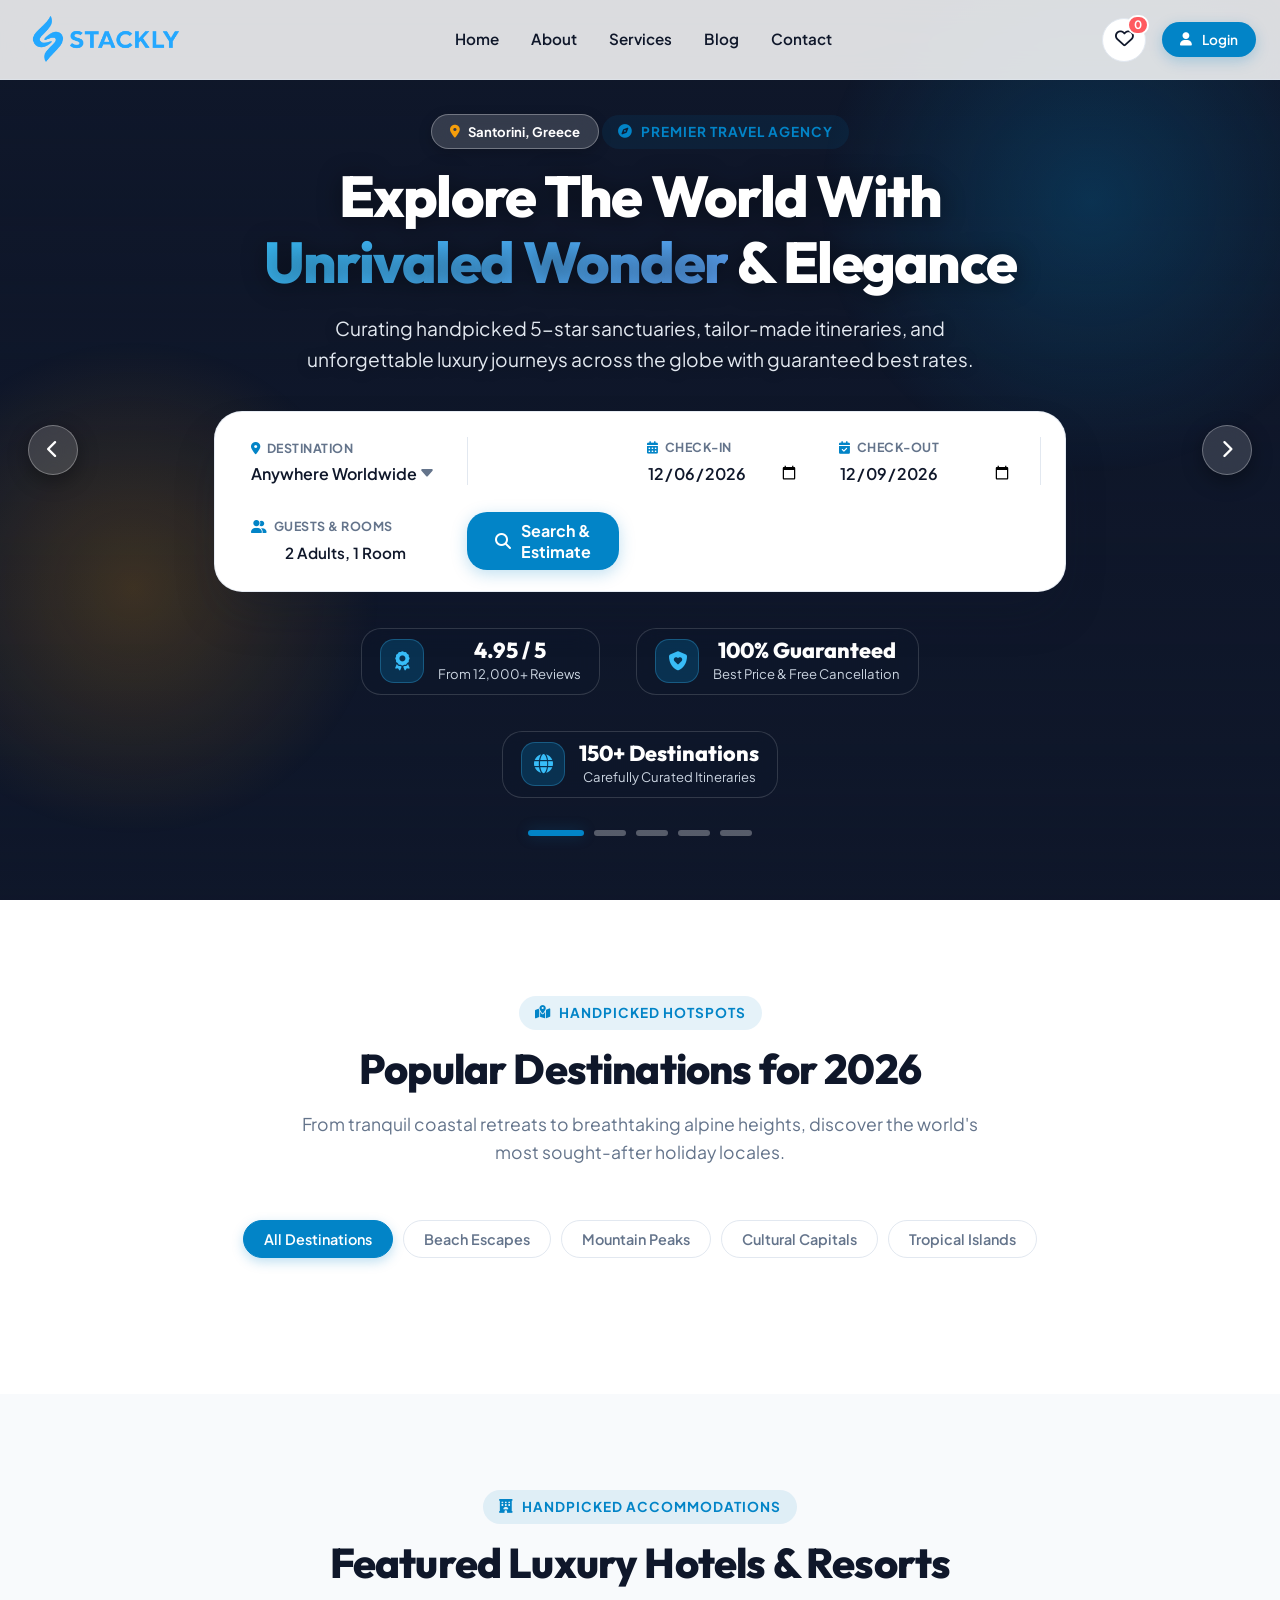
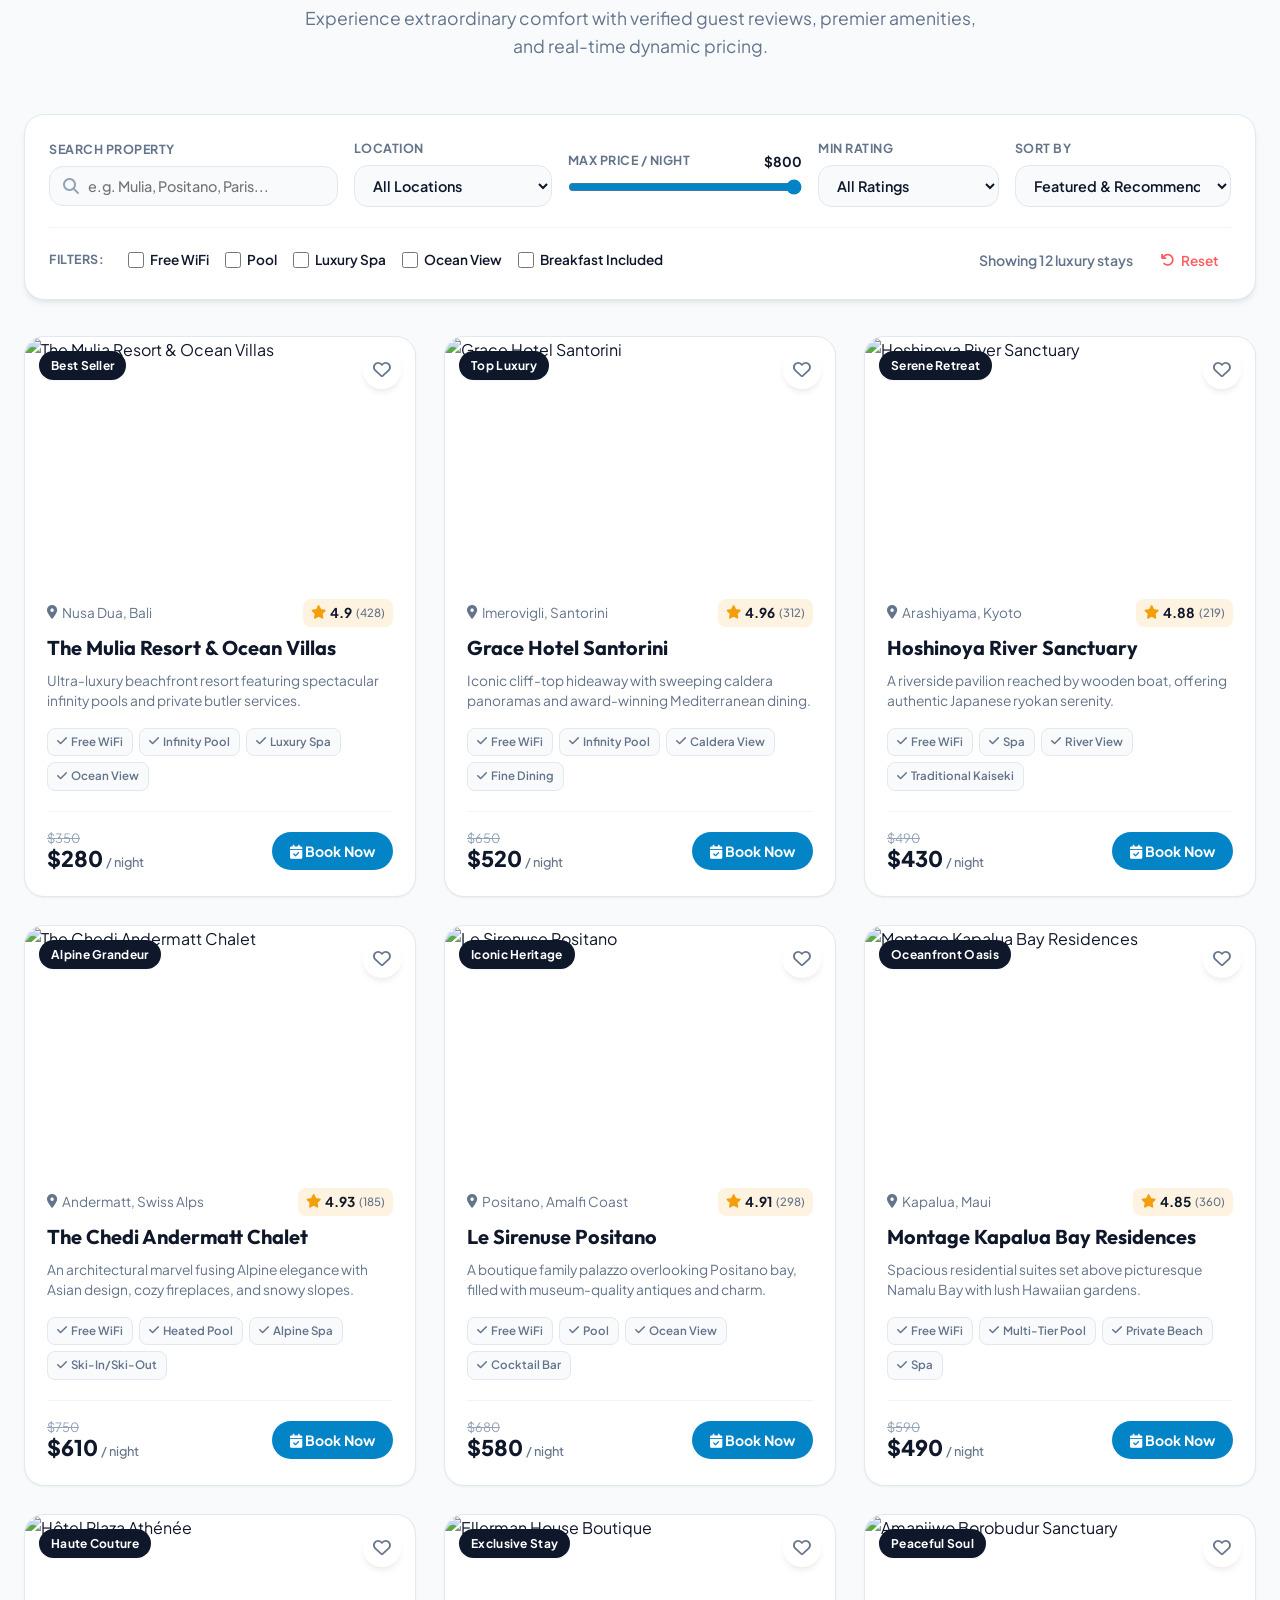
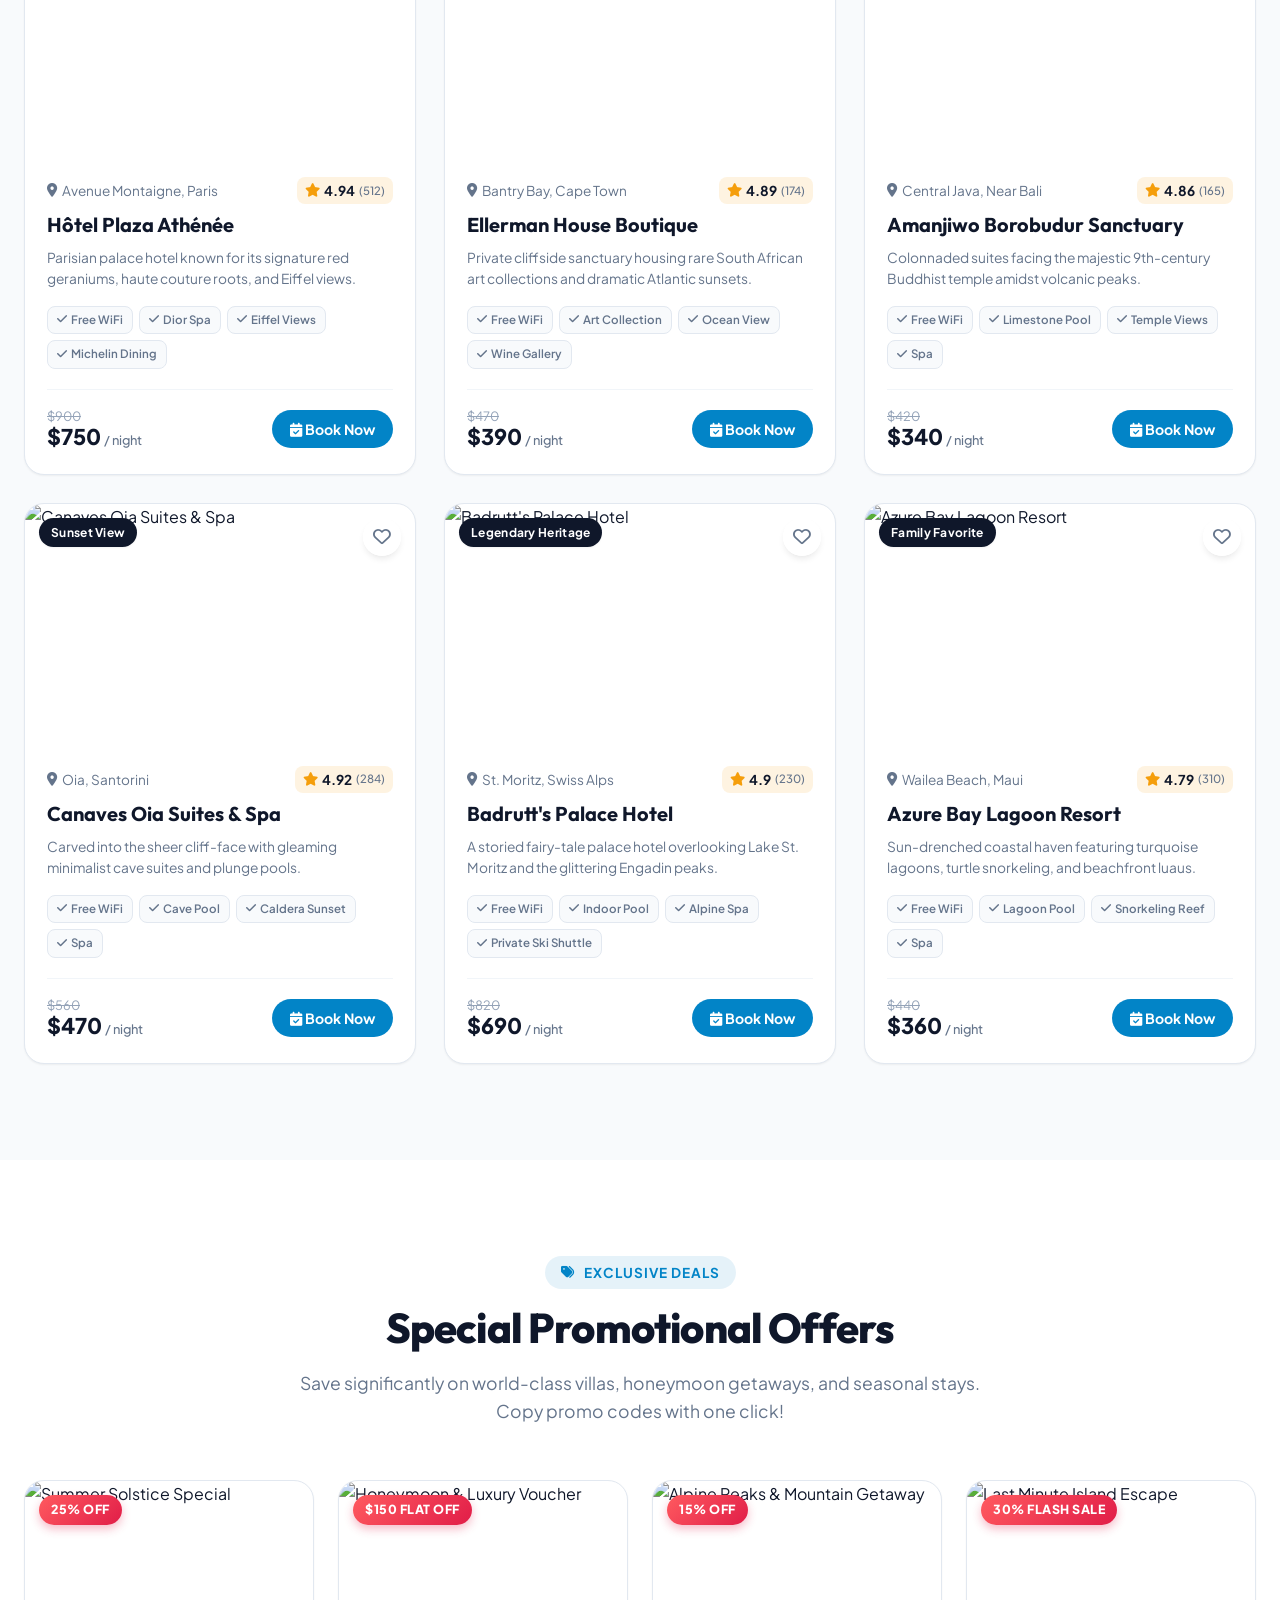
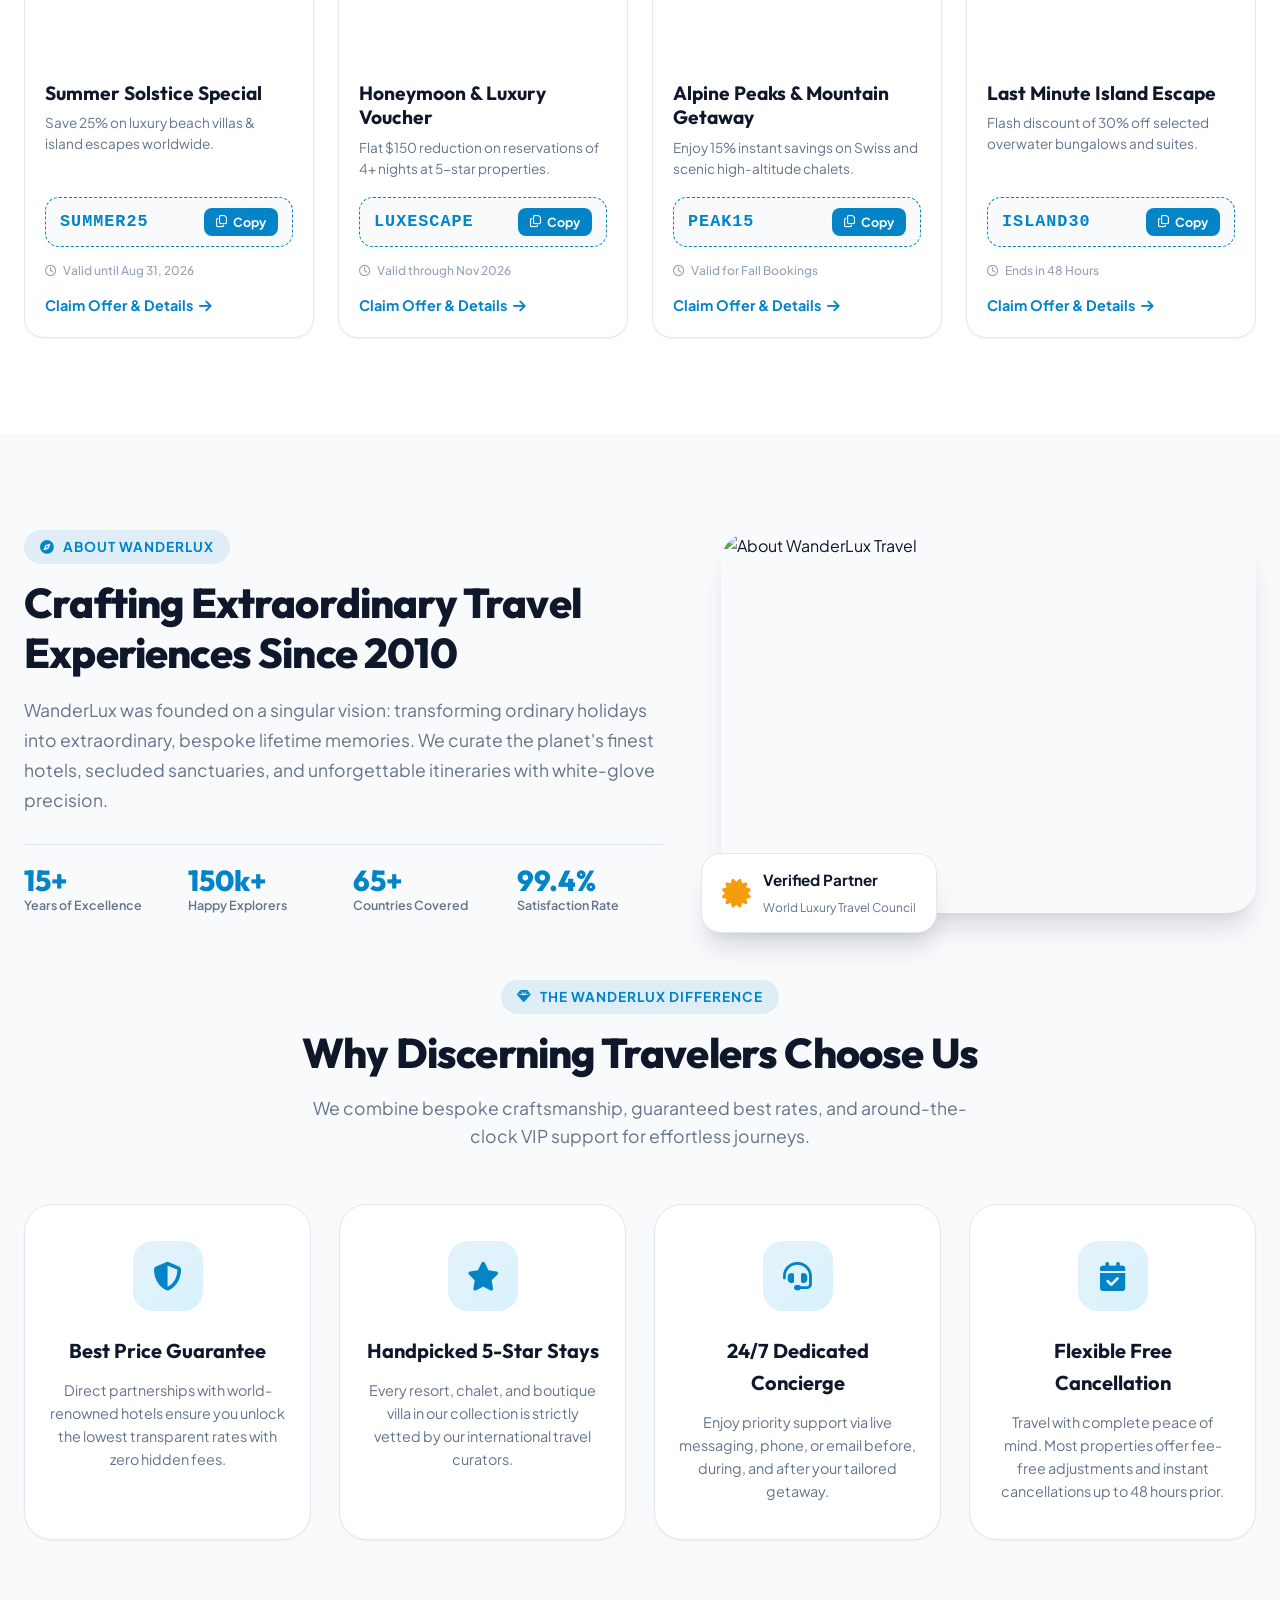
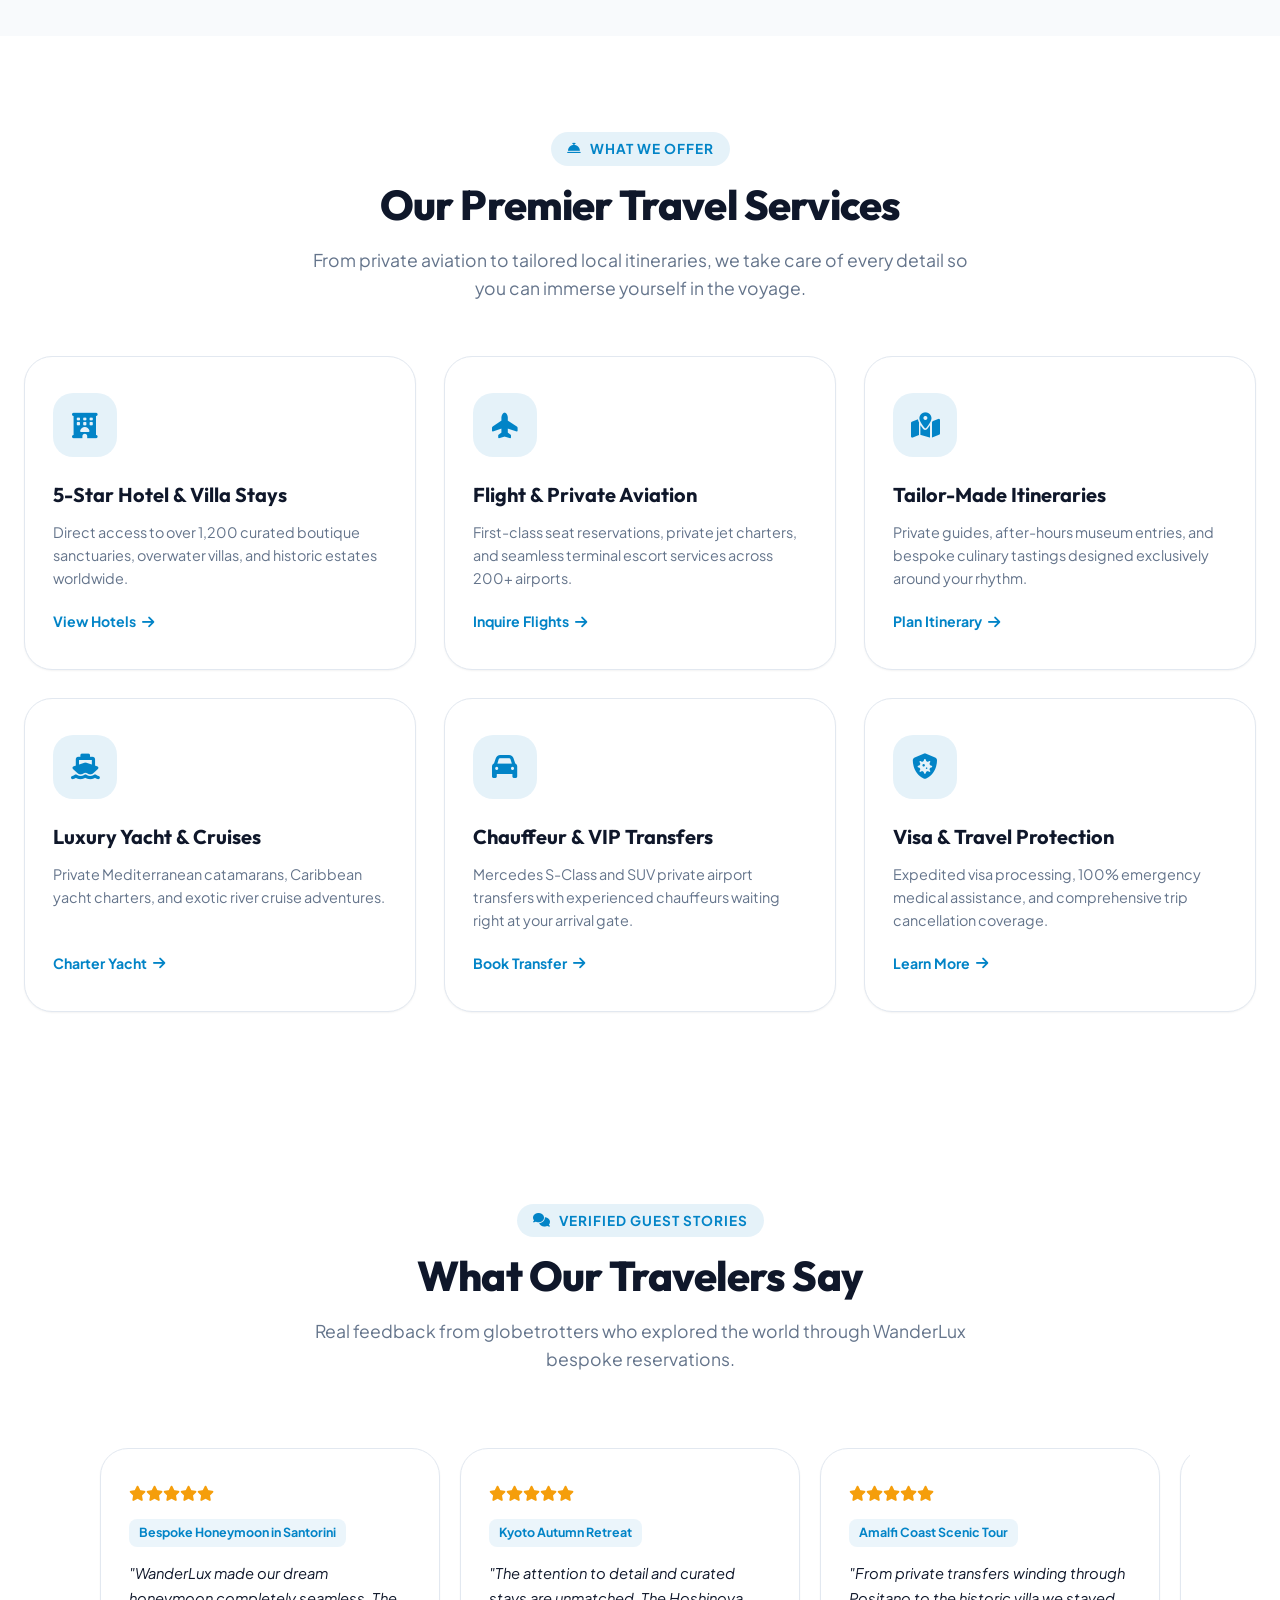
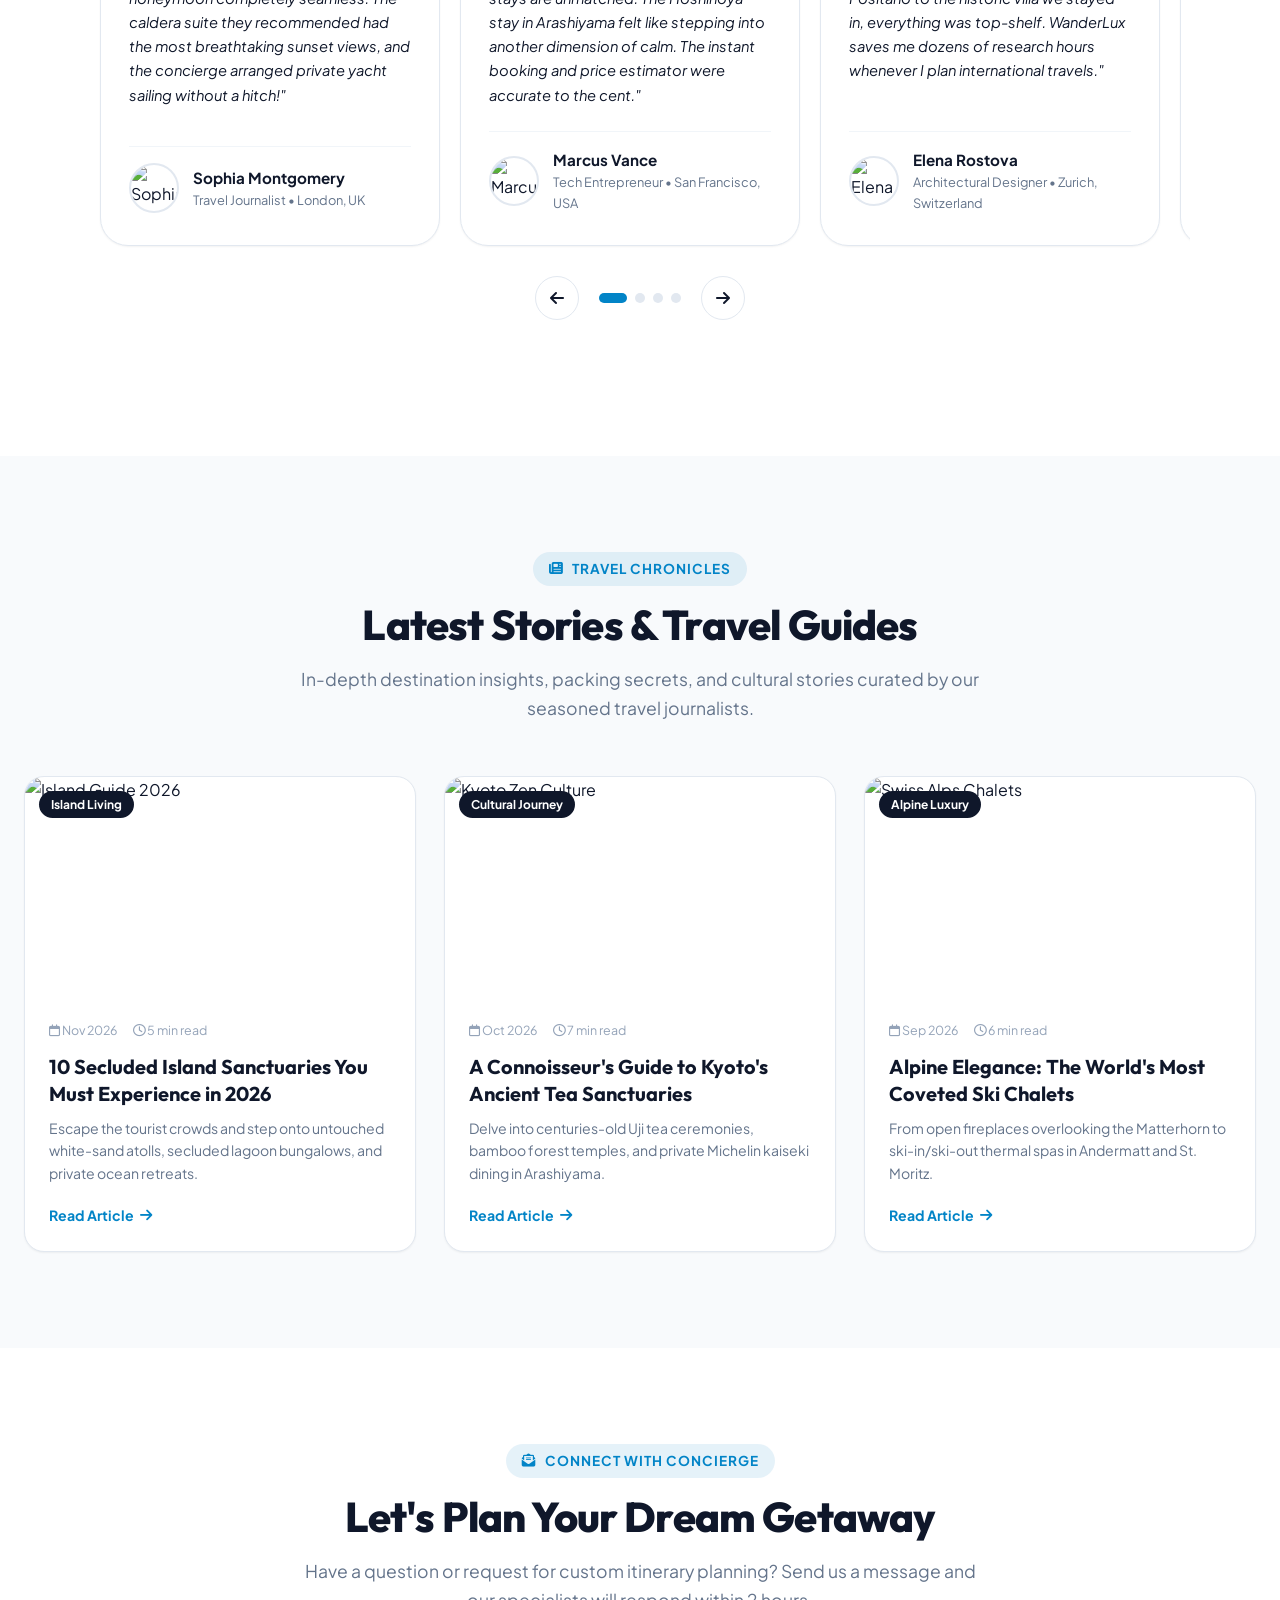
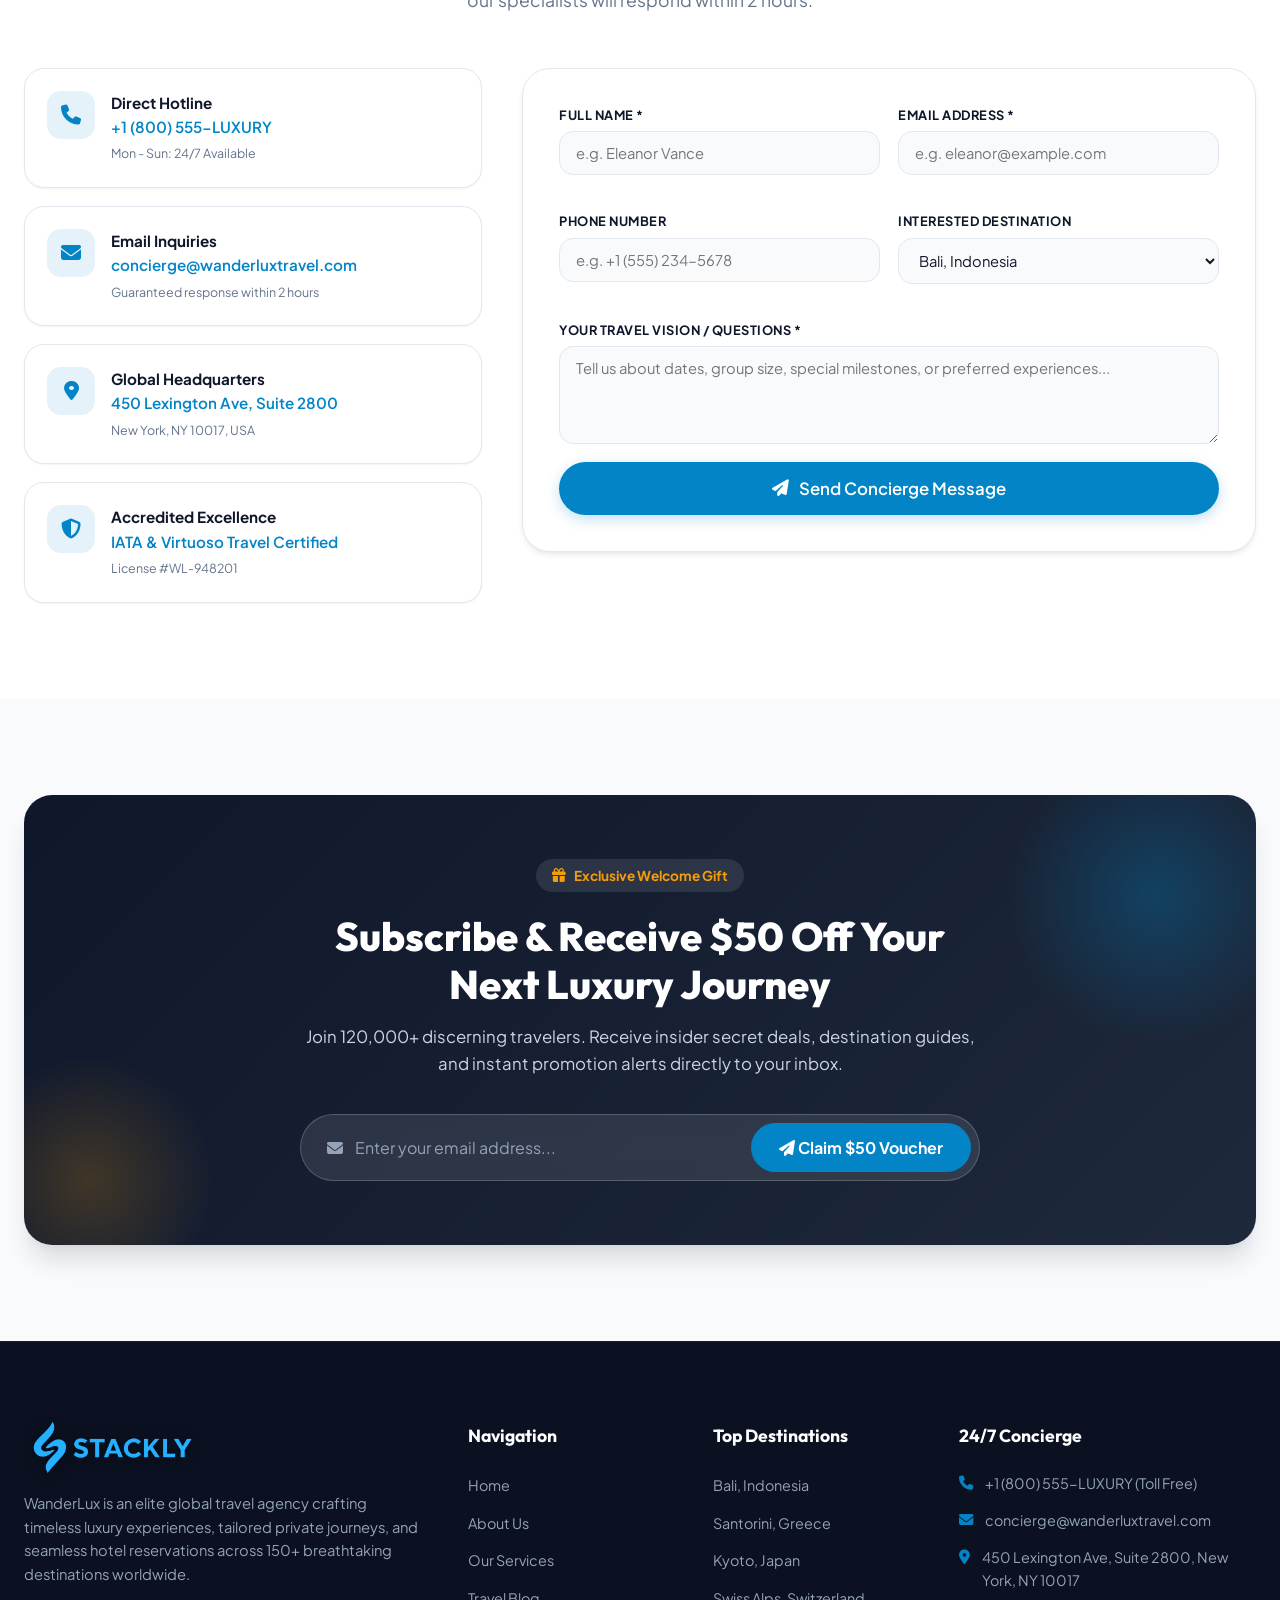
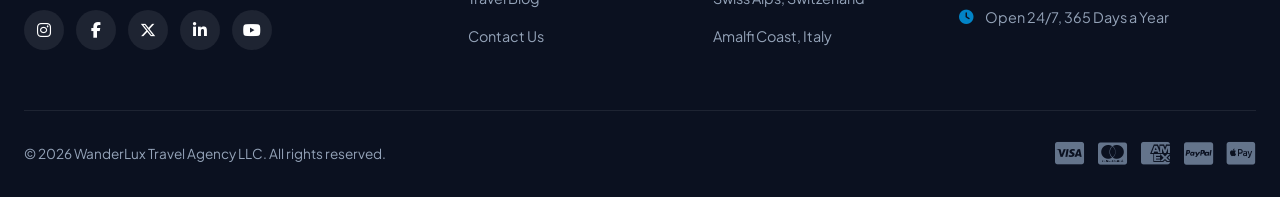
==== commit f4f00c35: "Add files via upload" ====
--- a/index.html
+++ b/index.html
@@ -578,7 +578,7 @@
           <p class="service-desc">
             Direct access to over 1,200 curated boutique sanctuaries, overwater villas, and historic estates worldwide.
           </p>
-          <a href="#hotels" class="service-link">View Hotels <i class="fa-solid fa-arrow-right"></i></a>
+          <a href="404.html" class="service-link">View Hotels <i class="fa-solid fa-arrow-right"></i></a>
         </div>
 
         <div class="service-card" data-aos="fade-up" data-aos-delay="200">
@@ -589,7 +589,7 @@
           <p class="service-desc">
             First-class seat reservations, private jet charters, and seamless terminal escort services across 200+ airports.
           </p>
-          <a href="#contact" class="service-link">Inquire Flights <i class="fa-solid fa-arrow-right"></i></a>
+          <a href="404.html" class="service-link">Inquire Flights <i class="fa-solid fa-arrow-right"></i></a>
         </div>
 
         <div class="service-card" data-aos="fade-up" data-aos-delay="300">
@@ -600,7 +600,7 @@
           <p class="service-desc">
             Private guides, after-hours museum entries, and bespoke culinary tastings designed exclusively around your rhythm.
           </p>
-          <a href="#contact" class="service-link">Plan Itinerary <i class="fa-solid fa-arrow-right"></i></a>
+          <a href="404.html" class="service-link">Plan Itinerary <i class="fa-solid fa-arrow-right"></i></a>
         </div>
 
         <div class="service-card" data-aos="fade-up" data-aos-delay="400">
@@ -611,7 +611,7 @@
           <p class="service-desc">
             Private Mediterranean catamarans, Caribbean yacht charters, and exotic river cruise adventures.
           </p>
-          <a href="#contact" class="service-link">Charter Yacht <i class="fa-solid fa-arrow-right"></i></a>
+          <a href="404.html" class="service-link">Charter Yacht <i class="fa-solid fa-arrow-right"></i></a>
         </div>
 
         <div class="service-card" data-aos="fade-up" data-aos-delay="500">
@@ -622,7 +622,7 @@
           <p class="service-desc">
             Mercedes S-Class and SUV private airport transfers with experienced chauffeurs waiting right at your arrival gate.
           </p>
-          <a href="#contact" class="service-link">Book Transfer <i class="fa-solid fa-arrow-right"></i></a>
+          <a href="404.html" class="service-link">Book Transfer <i class="fa-solid fa-arrow-right"></i></a>
         </div>
 
         <div class="service-card" data-aos="fade-up" data-aos-delay="600">
@@ -633,7 +633,7 @@
           <p class="service-desc">
             Expedited visa processing, 100% emergency medical assistance, and comprehensive trip cancellation coverage.
           </p>
-          <a href="#contact" class="service-link">Learn More <i class="fa-solid fa-arrow-right"></i></a>
+          <a href="404.html" class="service-link">Learn More <i class="fa-solid fa-arrow-right"></i></a>
         </div>
       </div>
     </div>
@@ -708,7 +708,7 @@
             <p class="blog-snippet">
               Escape the tourist crowds and step onto untouched white-sand atolls, secluded lagoon bungalows, and private ocean retreats.
             </p>
-            <a href="#newsletter" class="blog-read-btn">Read Article <i class="fa-solid fa-arrow-right"></i></a>
+            <a href="404.html" class="blog-read-btn">Read Article <i class="fa-solid fa-arrow-right"></i></a>
           </div>
         </article>
 
@@ -726,7 +726,7 @@
             <p class="blog-snippet">
               Delve into centuries-old Uji tea ceremonies, bamboo forest temples, and private Michelin kaiseki dining in Arashiyama.
             </p>
-            <a href="#newsletter" class="blog-read-btn">Read Article <i class="fa-solid fa-arrow-right"></i></a>
+            <a href="404.html" class="blog-read-btn">Read Article <i class="fa-solid fa-arrow-right"></i></a>
           </div>
         </article>
 
@@ -744,7 +744,7 @@
             <p class="blog-snippet">
               From open fireplaces overlooking the Matterhorn to ski-in/ski-out thermal spas in Andermatt and St. Moritz.
             </p>
-            <a href="#newsletter" class="blog-read-btn">Read Article <i class="fa-solid fa-arrow-right"></i></a>
+            <a href="404.html" class="blog-read-btn">Read Article <i class="fa-solid fa-arrow-right"></i></a>
           </div>
         </article>
       </div>
@@ -1193,7 +1193,7 @@
               <label class="remember-label">
                 <input type="checkbox" id="auth-remember" checked> Remember Me
               </label>
-              <a href="#" class="forgot-pass-link" id="forgot-pass-btn">Forgot Password?</a>
+              <a href="404.html" class="forgot-pass-link" id="forgot-pass-btn">Forgot Password?</a>
             </div>
 
             <button type="submit" class="btn btn-primary btn-block btn-lg" id="auth-submit-btn" style="margin-top: 14px;">
--- a/css/style.css
+++ b/css/style.css
@@ -3746,3 +3746,217 @@
     font-size: 1.5rem;
   }
 }
+
+/* ==========================================================================
+   Custom 404 Error Page Styles
+   ========================================================================== */
+.error-page-body {
+  min-height: 100vh;
+  display: flex;
+  flex-direction: column;
+}
+
+.error-main-content {
+  flex: 1;
+}
+
+.error-hero-section {
+  min-height: 70vh;
+  padding: 150px 0 80px;
+  position: relative;
+  overflow: hidden;
+  display: flex;
+  align-items: center;
+  justify-content: center;
+  background: radial-gradient(circle at 50% 30%, rgba(2, 132, 199, 0.08) 0%, rgba(255, 255, 255, 0) 70%);
+}
+
+.error-hero-container {
+  display: flex;
+  flex-direction: column;
+  align-items: center;
+  text-align: center;
+  max-width: 820px;
+  position: relative;
+  z-index: 2;
+}
+
+.error-compass-wrap {
+  margin-bottom: 20px;
+}
+
+.error-compass-circle {
+  width: 90px;
+  height: 90px;
+  border-radius: 50%;
+  background: #FFFFFF;
+  box-shadow: 0 16px 36px rgba(2, 132, 199, 0.2);
+  border: 2px solid rgba(2, 132, 199, 0.2);
+  display: flex;
+  align-items: center;
+  justify-content: center;
+  animation: floatCompass 4s ease-in-out infinite;
+}
+
+.error-compass-icon {
+  font-size: 2.6rem;
+  color: var(--accent);
+  animation: spinCompass 12s linear infinite;
+}
+
+@keyframes floatCompass {
+  0%, 100% {
+    transform: translateY(0);
+  }
+  50% {
+    transform: translateY(-10px);
+  }
+}
+
+@keyframes spinCompass {
+  0% {
+    transform: rotate(0deg);
+  }
+  100% {
+    transform: rotate(360deg);
+  }
+}
+
+.error-code-badge {
+  display: inline-flex;
+  align-items: center;
+  gap: 8px;
+  padding: 8px 18px;
+  background: rgba(239, 68, 68, 0.08);
+  border: 1px solid rgba(239, 68, 68, 0.25);
+  color: #DC2626;
+  border-radius: var(--radius-full);
+  font-size: 0.85rem;
+  font-weight: 700;
+  letter-spacing: 0.5px;
+  text-transform: uppercase;
+  margin-bottom: 12px;
+}
+
+.error-giant-num {
+  font-family: var(--font-heading);
+  font-size: 8rem;
+  font-weight: 800;
+  line-height: 0.95;
+  letter-spacing: -3px;
+  color: var(--primary);
+  margin-bottom: 16px;
+}
+
+.error-headline {
+  font-family: var(--font-heading);
+  font-size: 2.2rem;
+  font-weight: 700;
+  color: var(--primary);
+  margin-bottom: 16px;
+  line-height: 1.25;
+}
+
+.error-description {
+  font-size: 1.1rem;
+  color: var(--text-muted);
+  line-height: 1.7;
+  max-width: 640px;
+  margin-bottom: 32px;
+}
+
+.error-search-box {
+  width: 100%;
+  max-width: 520px;
+  margin-bottom: 32px;
+}
+
+.error-search-form {
+  display: flex;
+  align-items: center;
+  gap: 12px;
+  background: #FFFFFF;
+  border: 1.5px solid var(--border-color);
+  border-radius: var(--radius-full);
+  padding: 8px 10px 8px 20px;
+  box-shadow: var(--shadow-md);
+  transition: var(--transition-fast);
+}
+
+.error-search-form:focus-within {
+  border-color: var(--accent);
+  box-shadow: 0 0 0 4px rgba(2, 132, 199, 0.15);
+}
+
+.error-search-form i {
+  color: var(--text-muted);
+  font-size: 1.1rem;
+}
+
+.error-search-form input {
+  flex: 1;
+  border: none;
+  outline: none;
+  font-size: 0.95rem;
+  color: var(--primary);
+  background: transparent;
+}
+
+.error-actions-group {
+  display: flex;
+  align-items: center;
+  justify-content: center;
+  gap: 16px;
+  flex-wrap: wrap;
+}
+
+.error-suggestions-section {
+  background: var(--bg-alt);
+  border-top: 1px solid var(--border-color);
+  padding: 80px 0 100px;
+}
+
+.error-dest-grid {
+  display: grid;
+  grid-template-columns: repeat(3, 1fr);
+  gap: 28px;
+  margin-top: 36px;
+}
+
+@media (max-width: 991px) {
+  .error-giant-num {
+    font-size: 6rem;
+  }
+  .error-headline {
+    font-size: 1.85rem;
+  }
+  .error-dest-grid {
+    grid-template-columns: repeat(2, 1fr);
+  }
+}
+
+@media (max-width: 767px) {
+  .error-hero-section {
+    padding: 130px 0 60px;
+  }
+  .error-giant-num {
+    font-size: 4.8rem;
+  }
+  .error-headline {
+    font-size: 1.5rem;
+  }
+  .error-description {
+    font-size: 0.95rem;
+  }
+  .error-dest-grid {
+    grid-template-columns: 1fr;
+    gap: 20px;
+  }
+  .error-actions-group {
+    flex-direction: column;
+    width: 100%;
+  }
+  .error-actions-group .btn {
+    width: 100%;
+  }
+}
